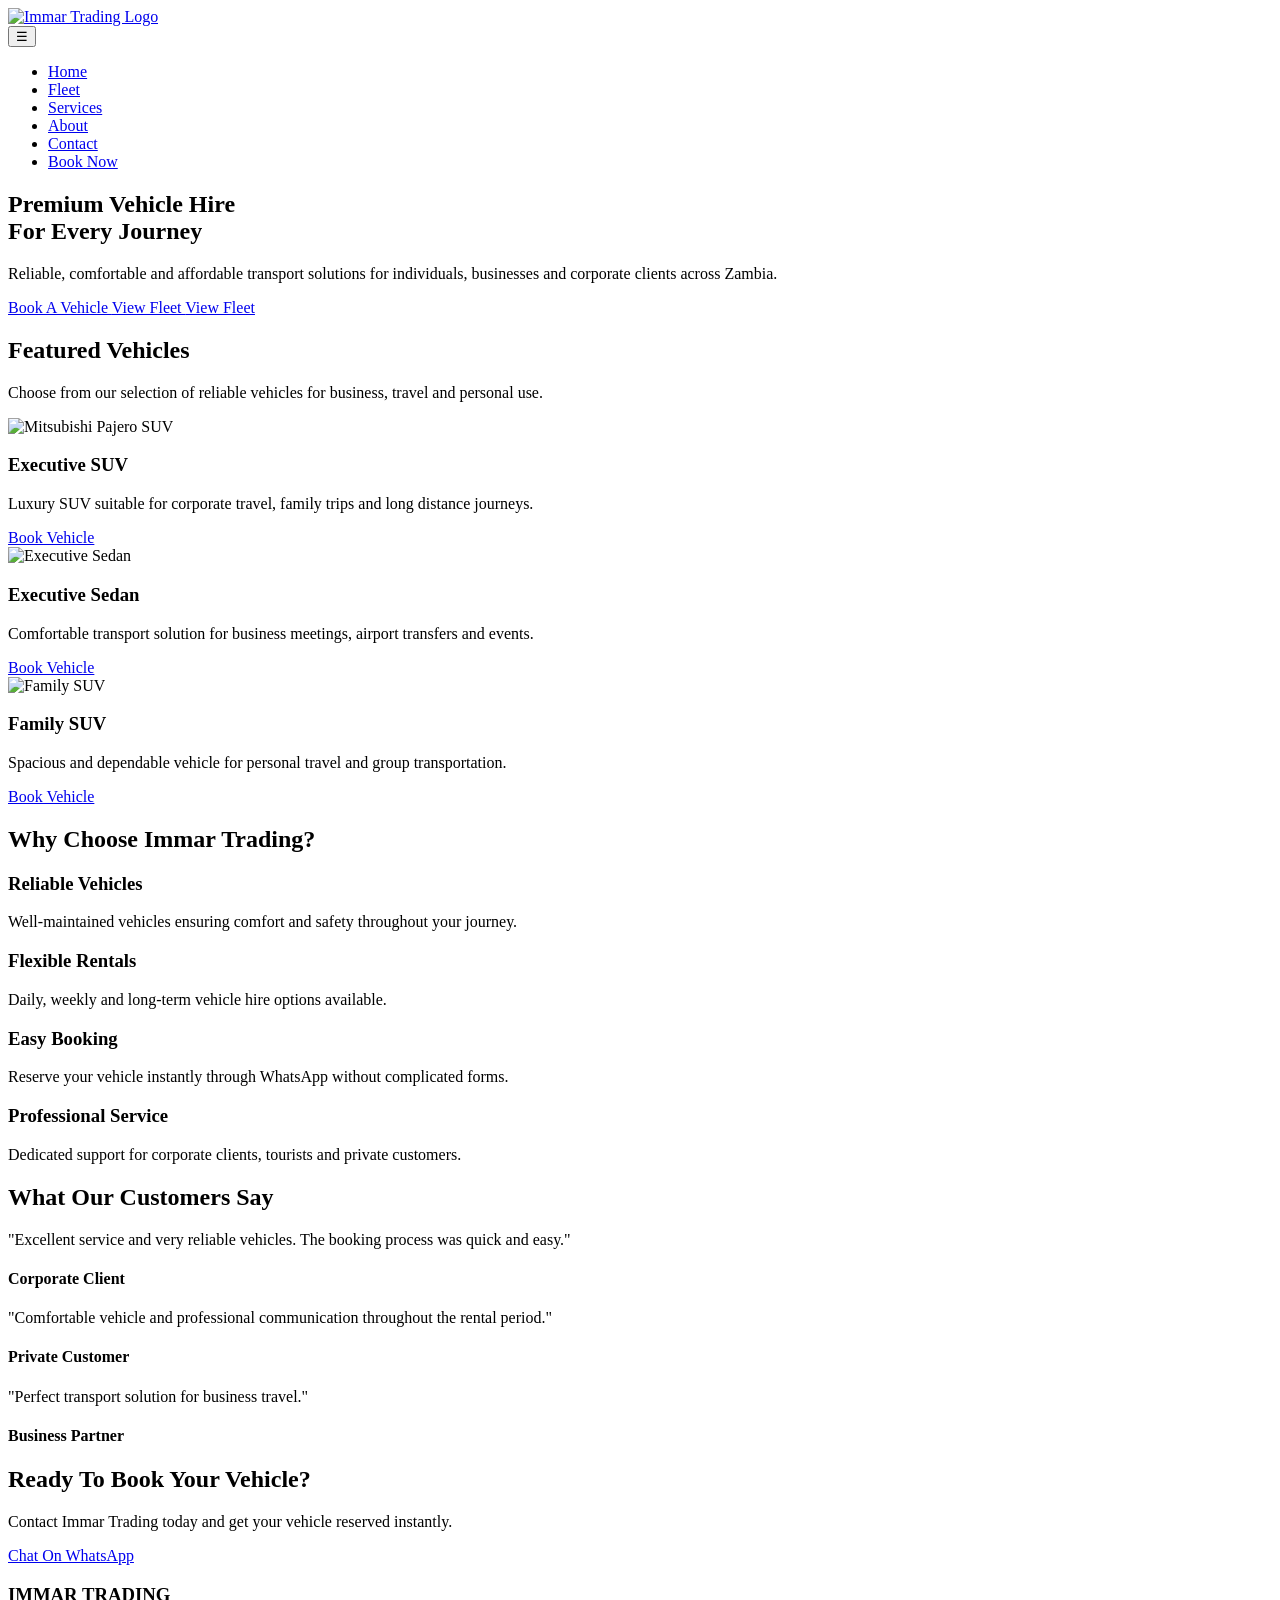
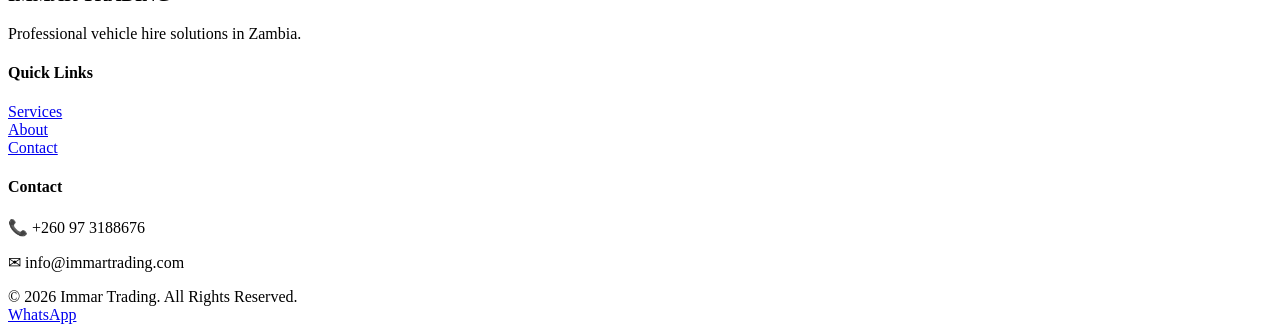
==== index.html @ 6af6c265 "Add files via upload" ====
<!DOCTYPE html>
<html lang="en">
<head>
<meta charset="UTF-8">
<meta name="viewport" content="width=device-width, initial-scale=1.0">

<title>Immar Trading | Professional Car Hire Zambia</title>

<meta name="description" content="Immar Trading provides reliable vehicle hire services in Zambia. Rent executive sedans, SUVs, and corporate vehicles with easy WhatsApp booking.">

<link rel="stylesheet" href="css/style.css">

<link rel="preconnect" href="https://fonts.googleapis.com">
<link rel="preconnect" href="https://fonts.gstatic.com" crossorigin>

<link href="https://fonts.googleapis.com/css2?family=Poppins:wght@400;500;600;700&display=swap" rel="stylesheet">

</head>


<body>


<!-- NAVIGATION -->

<header>

<nav class="navbar">

<div class="logo">

<a href="index.html">

<img src="images/logo.jpeg" alt="Immar Trading Logo">

</a>

</div>


<button class="menu-toggle" id="menu-toggle">
☰
</button>


<ul class="nav-links" id="nav-links">

<li>
<a href="index.html">Home</a>
</li>

<li>
<a href="fleet.html">Fleet</a>
</li>

<li>
<a href="services.html">Services</a>
</li>

<li>
<a href="about.html">About</a>
</li>

<li>
<a href="contact.html">Contact</a>
</li>

<li>

<a class="nav-book"
href="https://wa.me/+260973188676"
target="_blank">

Book Now

</a>

</li>

</ul>

</nav>

</header>



<!-- HERO SECTION -->


<section class="hero">


<div class="hero-overlay"></div>


<div class="hero-content">


<h1>
Premium Vehicle Hire<br>
For Every Journey
</h1>


<p>
Reliable, comfortable and affordable transport solutions for individuals, businesses and corporate clients across Zambia.
</p>


<div class="hero-buttons">


<a href="https://wa.me/+260973188676?text=Hello%20Immar%20Trading,%20I%20would%20like%20to%20hire%20a%20vehicle."
class="btn primary"
target="_blank">

Book A Vehicle

</a>


<a href="services.html"
class="btn secondary">

View Fleet

</a>
<a href="fleet.html" class="btn secondary">
View Fleet
</a>

</div>


</div>


</section>





<!-- FEATURED VEHICLES -->


<section class="fleet">


<div class="section-title">

<h2>
Featured Vehicles
</h2>

<p>
Choose from our selection of reliable vehicles for business, travel and personal use.
</p>

</div>




<div class="vehicle-grid">



<div class="vehicle-card">


<img src="images/pajero.jpeg"
alt="Mitsubishi Pajero SUV">


<div class="vehicle-info">

<h3>
Executive SUV
</h3>

<p>
Luxury SUV suitable for corporate travel, family trips and long distance journeys.
</p>


<a href="https://wa.me/+260 97 3188676?text=Hello%20Immar%20Trading,%20I%20would%20like%20to%20hire%20the%20Executive%20SUV."
target="_blank">

Book Vehicle

</a>


</div>


</div>





<div class="vehicle-card">


<img src="images/sedan.jpeg"
alt="Executive Sedan">


<div class="vehicle-info">

<h3>
Executive Sedan
</h3>

<p>
Comfortable transport solution for business meetings, airport transfers and events.
</p>


<a href="https://wa.me/260XXXXXXXXX?text=Hello%20Immar%20Trading,%20I%20would%20like%20to%20hire%20the%20Executive%20Sedan."
target="_blank">

Book Vehicle

</a>


</div>


</div>






<div class="vehicle-card">


<img src="images/suv.jpeg"
alt="Family SUV">


<div class="vehicle-info">

<h3>
Family SUV
</h3>


<p>
Spacious and dependable vehicle for personal travel and group transportation.
</p>


<a href="https://wa.me/260XXXXXXXXX?text=Hello%20Immar%20Trading,%20I%20would%20like%20to%20hire%20the%20Family%20SUV."
target="_blank">

Book Vehicle

</a>


</div>


</div>



</div>


</section>







<!-- WHY CHOOSE US -->


<section class="why">


<div class="section-title">

<h2>
Why Choose Immar Trading?
</h2>

</div>



<div class="features">


<div class="feature">

<h3>
Reliable Vehicles
</h3>

<p>
Well-maintained vehicles ensuring comfort and safety throughout your journey.
</p>

</div>




<div class="feature">

<h3>
Flexible Rentals
</h3>

<p>
Daily, weekly and long-term vehicle hire options available.
</p>

</div>




<div class="feature">

<h3>
Easy Booking
</h3>

<p>
Reserve your vehicle instantly through WhatsApp without complicated forms.
</p>

</div>




<div class="feature">

<h3>
Professional Service
</h3>

<p>
Dedicated support for corporate clients, tourists and private customers.
</p>

</div>



</div>


</section>








<!-- TESTIMONIALS -->


<section class="testimonials">


<div class="section-title">

<h2>
What Our Customers Say
</h2>

</div>



<div class="testimonial-grid">



<div class="testimonial">

<p>
"Excellent service and very reliable vehicles. The booking process was quick and easy."
</p>

<h4>
Corporate Client
</h4>

</div>




<div class="testimonial">

<p>
"Comfortable vehicle and professional communication throughout the rental period."
</p>

<h4>
Private Customer
</h4>

</div>




<div class="testimonial">

<p>
"Perfect transport solution for business travel."
</p>

<h4>
Business Partner
</h4>

</div>



</div>


</section>








<!-- CALL TO ACTION -->


<section class="cta">


<h2>
Ready To Book Your Vehicle?
</h2>


<p>
Contact Immar Trading today and get your vehicle reserved instantly.
</p>


<a href="https://wa.me/260XXXXXXXXX?text=Hello%20Immar%20Trading,%20I%20would%20like%20to%20make%20a%20booking."
target="_blank"
class="btn primary">

Chat On WhatsApp

</a>


</section>







<!-- FOOTER -->


<footer>


<div class="footer-content">


<div>

<h3>
IMMAR TRADING
</h3>

<p>
Professional vehicle hire solutions in Zambia.
</p>

</div>



<div>

<h4>
Quick Links
</h4>

<a href="services.html">
Services
</a>

<br>

<a href="about.html">
About
</a>

<br>

<a href="contact.html">
Contact
</a>


</div>




<div>

<h4>
Contact
</h4>


<p>
📞 +260 97 3188676
</p>

<p>
✉ info@immartrading.com
</p>


</div>



</div>



<div class="copyright">

© 2026 Immar Trading. All Rights Reserved.

</div>


</footer>







<!-- FLOATING WHATSAPP BUTTON -->


<a href="https://wa.me/+260973188676"
class="whatsapp"
target="_blank">

WhatsApp

</a>





<script src="js/script.js"></script>


</body>

</html>
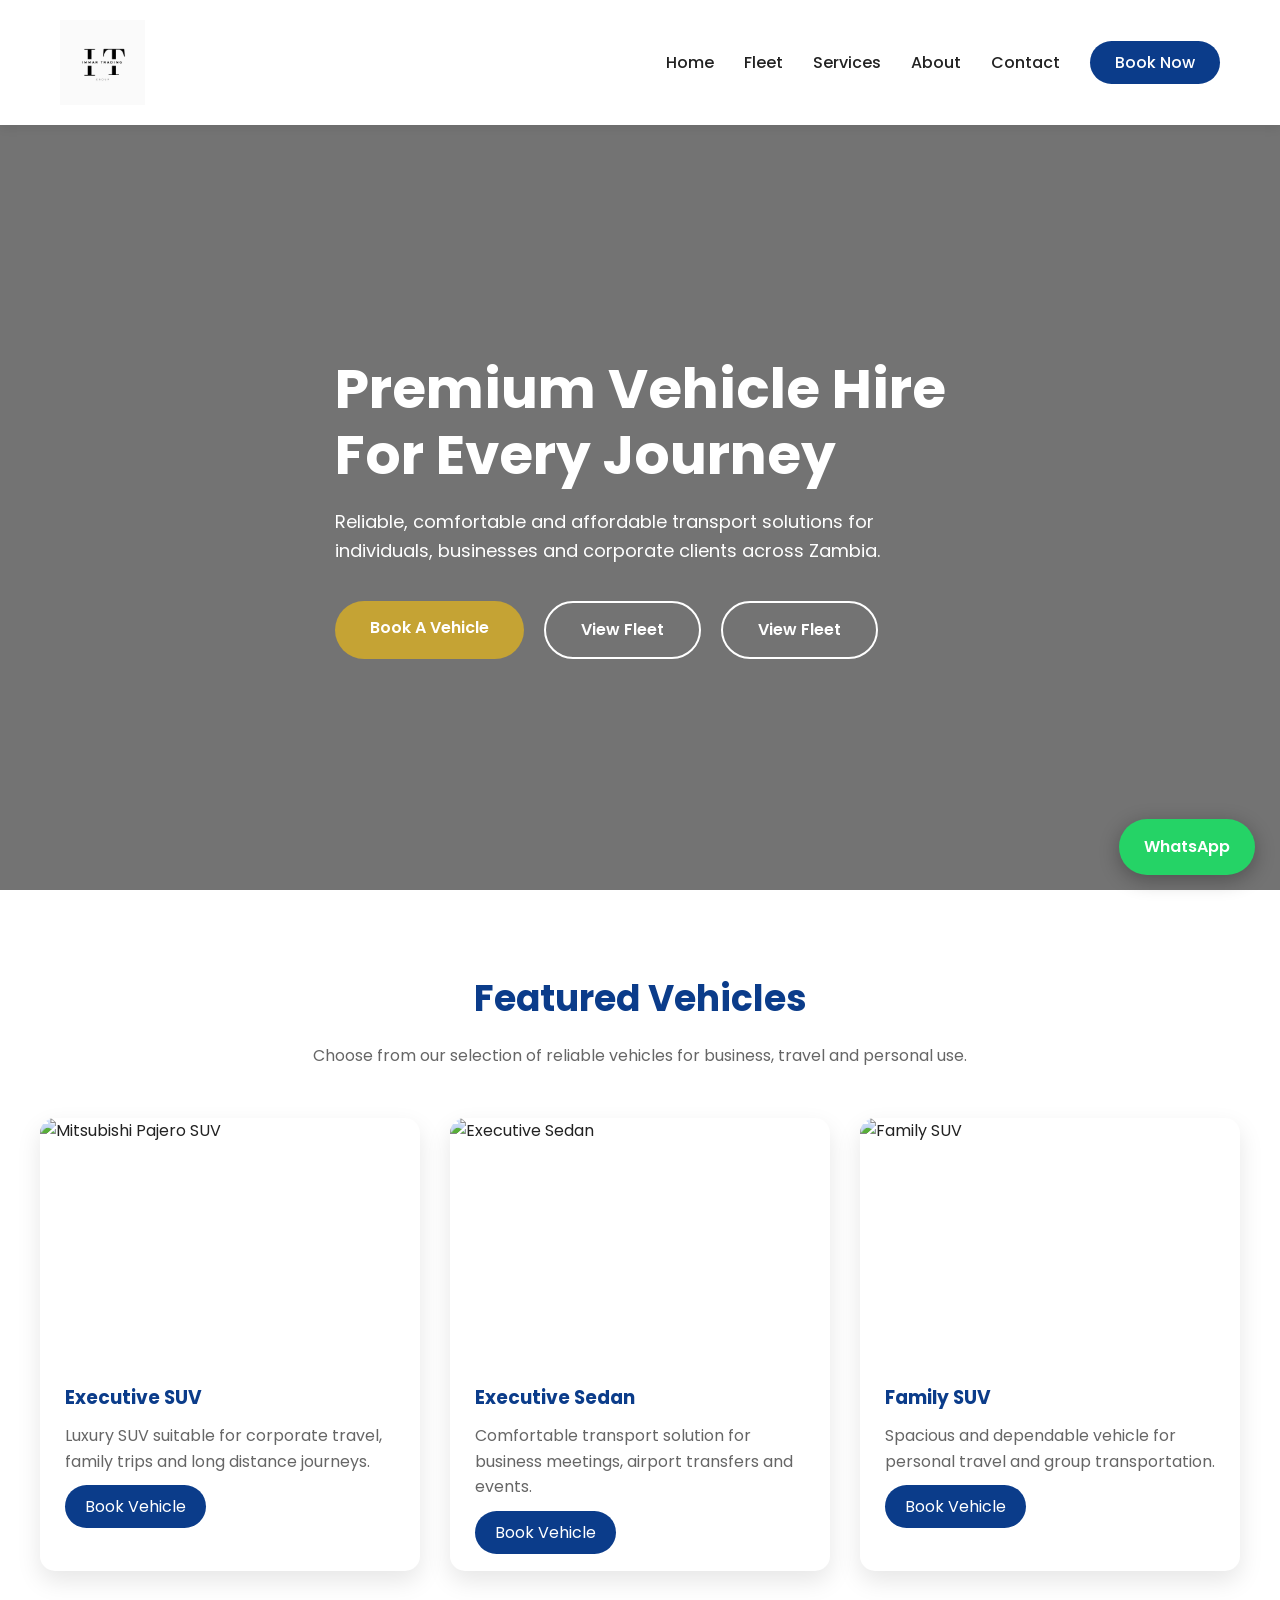
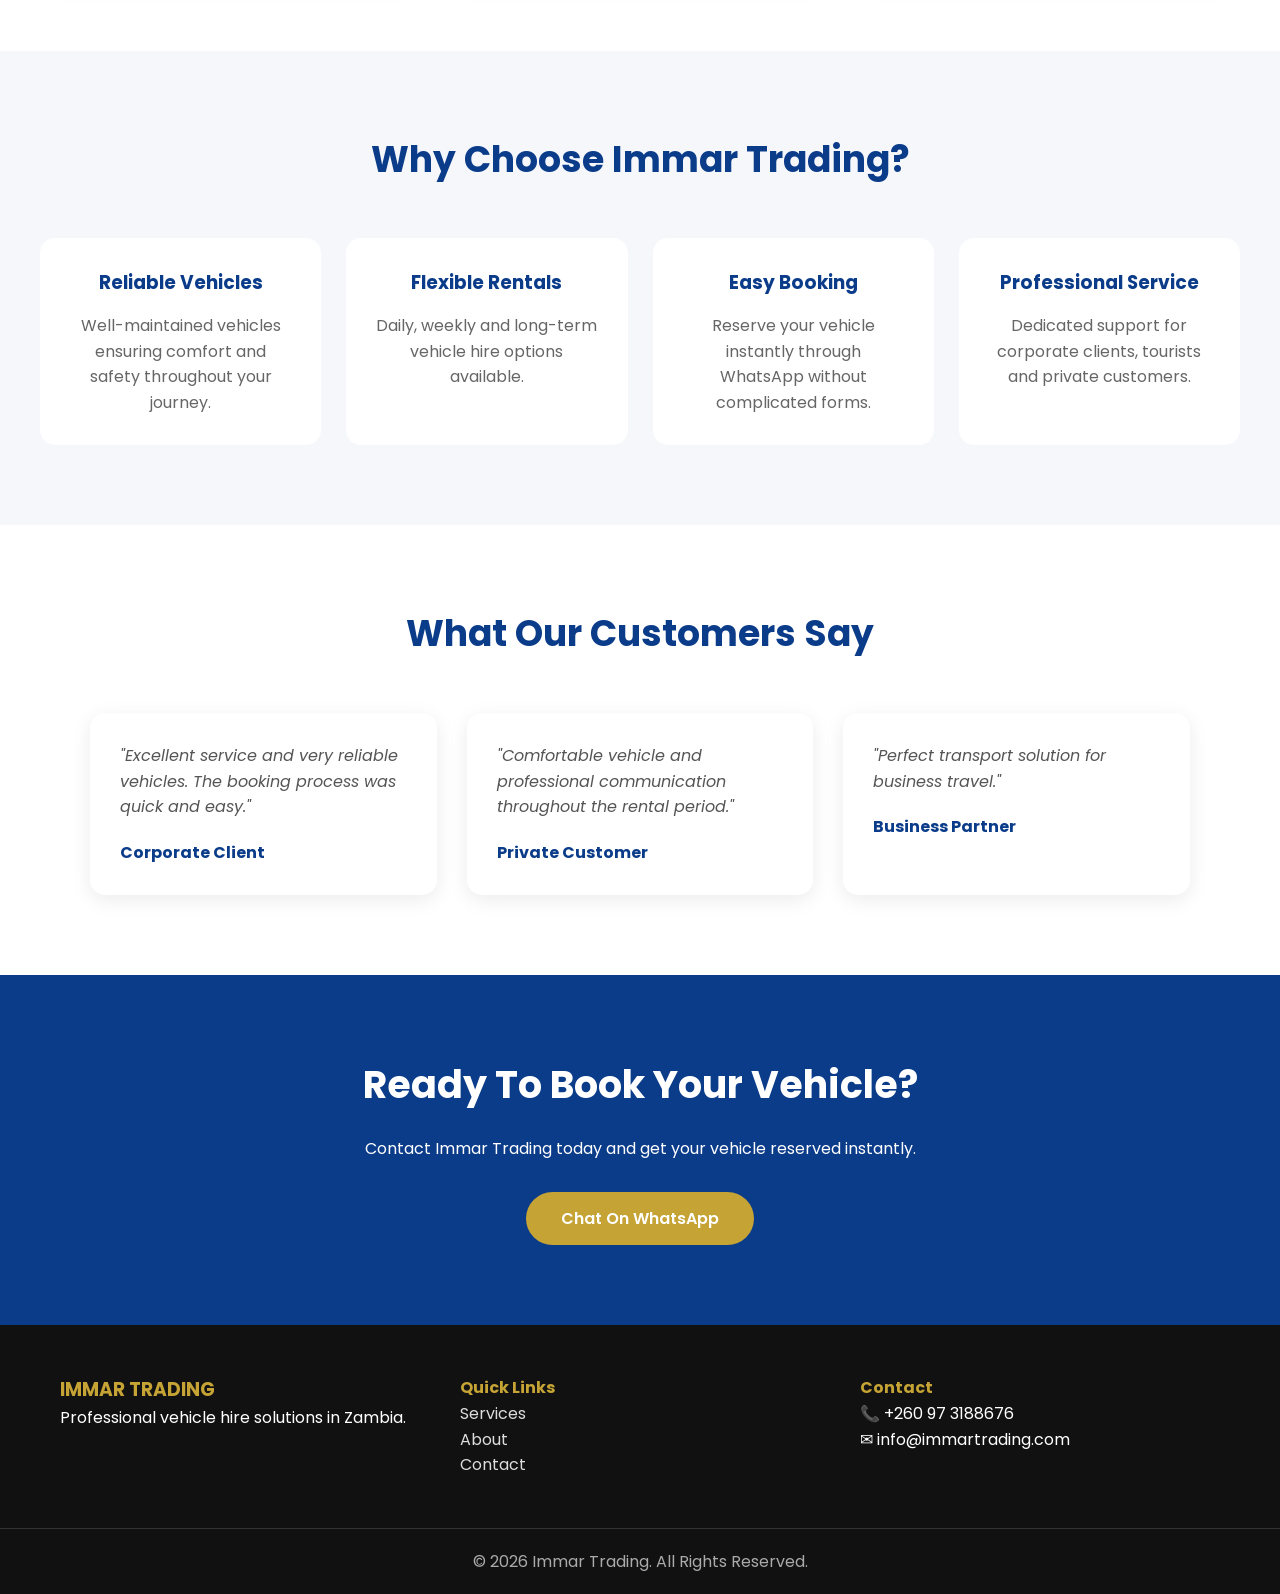
==== commit 153f0ad7: "Update index.html" ====
--- a/index.html
+++ b/index.html
@@ -8,7 +8,7 @@
 
 <meta name="description" content="Immar Trading provides reliable vehicle hire services in Zambia. Rent executive sedans, SUVs, and corporate vehicles with easy WhatsApp booking.">
 
-<link rel="stylesheet" href="css/style.css">
+<link rel="stylesheet" href="style.css">
 
 <link rel="preconnect" href="https://fonts.googleapis.com">
 <link rel="preconnect" href="https://fonts.gstatic.com" crossorigin>
@@ -31,7 +31,7 @@
 
 <a href="index.html">
 
-<img src="images/logo.jpeg" alt="Immar Trading Logo">
+<img src="logo.jpeg" alt="Immar Trading Logo">
 
 </a>
 
@@ -587,9 +587,9 @@
 
 
 
-<script src="js/script.js"></script>
+<script src="script.js"></script>
 
 
 </body>
 
-</html>+</html>
--- a/style.css
+++ b/style.css
@@ -0,0 +1,753 @@
+/* =========================
+   IMMAR TRADING WEBSITE CSS
+========================= */
+
+
+*{
+    margin:0;
+    padding:0;
+    box-sizing:border-box;
+}
+
+
+:root{
+
+    --primary:#0b3c8a;
+    --secondary:#1e73d8;
+    --gold:#c5a334;
+    --dark:#111;
+    --grey:#666;
+    --light:#f5f7fb;
+    --white:#ffffff;
+
+}
+
+
+
+body{
+
+    font-family:'Poppins',sans-serif;
+    color:#222;
+    background:white;
+    line-height:1.6;
+
+}
+
+
+a{
+
+    text-decoration:none;
+    color:inherit;
+
+}
+
+
+
+img{
+
+    width:100%;
+    display:block;
+
+}
+
+
+
+
+
+
+
+/* =========================
+NAVIGATION
+========================= */
+
+
+header{
+
+    position:relative;
+    width:100%;
+    background:white;
+    box-shadow:0 3px 10px rgba(0,0,0,.08);
+    z-index:1000;
+
+}
+
+
+
+.navbar{
+
+    max-width:1200px;
+    margin:auto;
+    padding:20px;
+    display:flex;
+    justify-content:space-between;
+    align-items:center;
+
+}
+
+.logo img{
+
+    height:85px;
+    width:auto;
+    display:block;
+
+}
+
+@media(max-width:900px){
+
+.logo img{
+
+    height:60px;
+
+}
+
+}
+
+.logo a{
+
+    font-size:28px;
+    font-weight:700;
+    color:var(--primary);
+
+}
+
+
+.logo span{
+
+    color:var(--gold);
+
+}
+
+
+
+.nav-links{
+
+    display:flex;
+    list-style:none;
+    gap:30px;
+    align-items:center;
+
+}
+
+
+
+.nav-links a{
+
+    font-weight:500;
+    transition:.3s;
+
+}
+
+
+
+.nav-links a:hover{
+
+    color:var(--primary);
+
+}
+
+
+
+.nav-book{
+
+    background:var(--primary);
+    color:white!important;
+    padding:10px 25px;
+    border-radius:30px;
+
+}
+
+
+
+.menu-toggle{
+
+    display:none;
+    font-size:28px;
+    background:none;
+    border:none;
+    cursor:pointer;
+
+}
+
+
+
+
+
+
+
+
+/* =========================
+HERO
+========================= */
+
+
+.hero{
+
+    height:85vh;
+    background:url("../images/hero-car.jpg");
+    background-size:cover;
+    background-position:center;
+    position:relative;
+    display:flex;
+    align-items:center;
+
+}
+
+
+
+.hero-overlay{
+
+    position:absolute;
+    inset:0;
+    background:rgba(0,0,0,.55);
+
+}
+
+
+
+.hero-content{
+
+    position:relative;
+    max-width:1200px;
+    padding:20px;
+    margin:auto;
+    color:white;
+
+}
+
+
+
+.hero h1{
+
+    font-size:55px;
+    line-height:1.2;
+    margin-bottom:20px;
+
+}
+
+
+
+.hero p{
+
+    max-width:600px;
+    font-size:18px;
+    margin-bottom:35px;
+
+}
+
+
+
+.hero-buttons{
+
+    display:flex;
+    gap:20px;
+
+}
+
+
+
+.btn{
+
+    padding:14px 35px;
+    border-radius:35px;
+    display:inline-block;
+    font-weight:600;
+    transition:.3s;
+
+}
+
+
+
+.primary{
+
+    background:var(--gold);
+    color:white;
+
+}
+
+
+
+.primary:hover{
+
+    background:#a88b20;
+
+}
+
+
+
+.secondary{
+
+    border:2px solid white;
+    color:white;
+
+}
+
+
+
+.secondary:hover{
+
+    background:white;
+    color:#111;
+
+}
+
+
+
+
+
+
+
+/* =========================
+SECTION GENERAL
+========================= */
+
+
+section{
+
+    padding:80px 20px;
+
+}
+
+
+
+.section-title{
+
+    text-align:center;
+    max-width:700px;
+    margin:0 auto 50px;
+
+}
+
+
+
+.section-title h2{
+
+    font-size:36px;
+    color:var(--primary);
+    margin-bottom:15px;
+
+}
+
+
+
+.section-title p{
+
+    color:var(--grey);
+
+}
+
+
+
+
+
+
+
+/* =========================
+FLEET
+========================= */
+
+
+.vehicle-grid{
+
+    max-width:1200px;
+    margin:auto;
+    display:grid;
+    grid-template-columns:repeat(3,1fr);
+    gap:30px;
+
+}
+
+
+
+.vehicle-card{
+
+    background:white;
+    border-radius:15px;
+    overflow:hidden;
+    box-shadow:0 10px 25px rgba(0,0,0,.1);
+    transition:.3s;
+
+}
+
+
+
+.vehicle-card:hover{
+
+    transform:translateY(-8px);
+
+}
+
+
+
+.vehicle-card img{
+
+    height:240px;
+    object-fit:cover;
+
+}
+
+
+
+.vehicle-info{
+
+    padding:25px;
+
+}
+
+
+
+.vehicle-info h3{
+
+    color:var(--primary);
+    margin-bottom:10px;
+
+}
+
+
+
+.vehicle-info p{
+
+    color:var(--grey);
+    margin-bottom:20px;
+
+}
+
+
+
+.vehicle-info a{
+
+    background:var(--primary);
+    color:white;
+    padding:10px 20px;
+    border-radius:25px;
+
+}
+
+
+
+
+
+
+
+
+/* =========================
+WHY CHOOSE US
+========================= */
+
+
+.why{
+
+    background:var(--light);
+
+}
+
+
+
+.features{
+
+    max-width:1200px;
+    margin:auto;
+    display:grid;
+    grid-template-columns:repeat(4,1fr);
+    gap:25px;
+
+}
+
+
+
+.feature{
+
+    background:white;
+    padding:30px;
+    border-radius:15px;
+    text-align:center;
+
+}
+
+
+
+.feature h3{
+
+    color:var(--primary);
+    margin-bottom:15px;
+
+}
+
+
+
+.feature p{
+
+    color:var(--grey);
+
+}
+
+
+
+
+
+
+
+
+/* =========================
+TESTIMONIALS
+========================= */
+
+
+.testimonial-grid{
+
+    max-width:1100px;
+    margin:auto;
+    display:grid;
+    grid-template-columns:repeat(3,1fr);
+    gap:30px;
+
+}
+
+
+
+.testimonial{
+
+    background:#fff;
+    padding:30px;
+    border-radius:15px;
+    box-shadow:0 5px 20px rgba(0,0,0,.08);
+
+}
+
+
+
+.testimonial p{
+
+    font-style:italic;
+    color:#555;
+
+}
+
+
+
+.testimonial h4{
+
+    margin-top:20px;
+    color:var(--primary);
+
+}
+
+
+
+
+
+
+
+
+/* =========================
+CTA
+========================= */
+
+
+.cta{
+
+    background:var(--primary);
+    color:white;
+    text-align:center;
+
+}
+
+
+
+.cta h2{
+
+    font-size:38px;
+
+}
+
+
+
+.cta p{
+
+    margin:20px 0 30px;
+
+}
+
+
+
+
+
+
+
+/* =========================
+FOOTER
+========================= */
+
+
+footer{
+
+    background:#111;
+    color:white;
+
+}
+
+
+
+.footer-content{
+
+    max-width:1200px;
+    margin:auto;
+    padding:50px 20px;
+    display:grid;
+    grid-template-columns:repeat(3,1fr);
+    gap:40px;
+
+}
+
+
+
+.footer-content h3,
+.footer-content h4{
+
+    color:var(--gold);
+
+}
+
+
+
+.footer-content a{
+
+    color:#ddd;
+
+}
+
+
+
+.copyright{
+
+    text-align:center;
+    padding:20px;
+    border-top:1px solid #333;
+    color:#aaa;
+
+}
+
+
+
+
+
+
+
+/* =========================
+WHATSAPP BUTTON
+========================= */
+
+
+.whatsapp{
+
+    position:fixed;
+    right:25px;
+    bottom:25px;
+    background:#25D366;
+    color:white;
+    padding:15px 25px;
+    border-radius:40px;
+    font-weight:600;
+    box-shadow:0 5px 20px rgba(0,0,0,.3);
+    z-index:999;
+
+}
+
+
+
+
+
+
+
+
+
+/* =========================
+MOBILE RESPONSIVE
+========================= */
+
+
+@media(max-width:900px){
+
+
+.navbar{
+
+    padding:15px 20px;
+
+}
+
+
+.menu-toggle{
+
+    display:block;
+
+}
+
+
+
+.nav-links{
+
+    position:absolute;
+    top:70px;
+    left:0;
+    width:100%;
+    background:white;
+    flex-direction:column;
+    padding:30px;
+    display:none;
+
+}
+
+
+
+.nav-links.active{
+
+    display:flex;
+
+}
+
+
+
+.hero{
+
+    height:75vh;
+
+}
+
+
+
+.hero h1{
+
+    font-size:38px;
+
+}
+
+
+
+.hero-buttons{
+
+    flex-direction:column;
+    width:220px;
+
+}
+
+
+
+.vehicle-grid,
+.features,
+.testimonial-grid,
+.footer-content{
+
+    grid-template-columns:1fr;
+
+}
+
+
+
+.section-title h2{
+
+    font-size:30px;
+
+}
+
+
+
+}
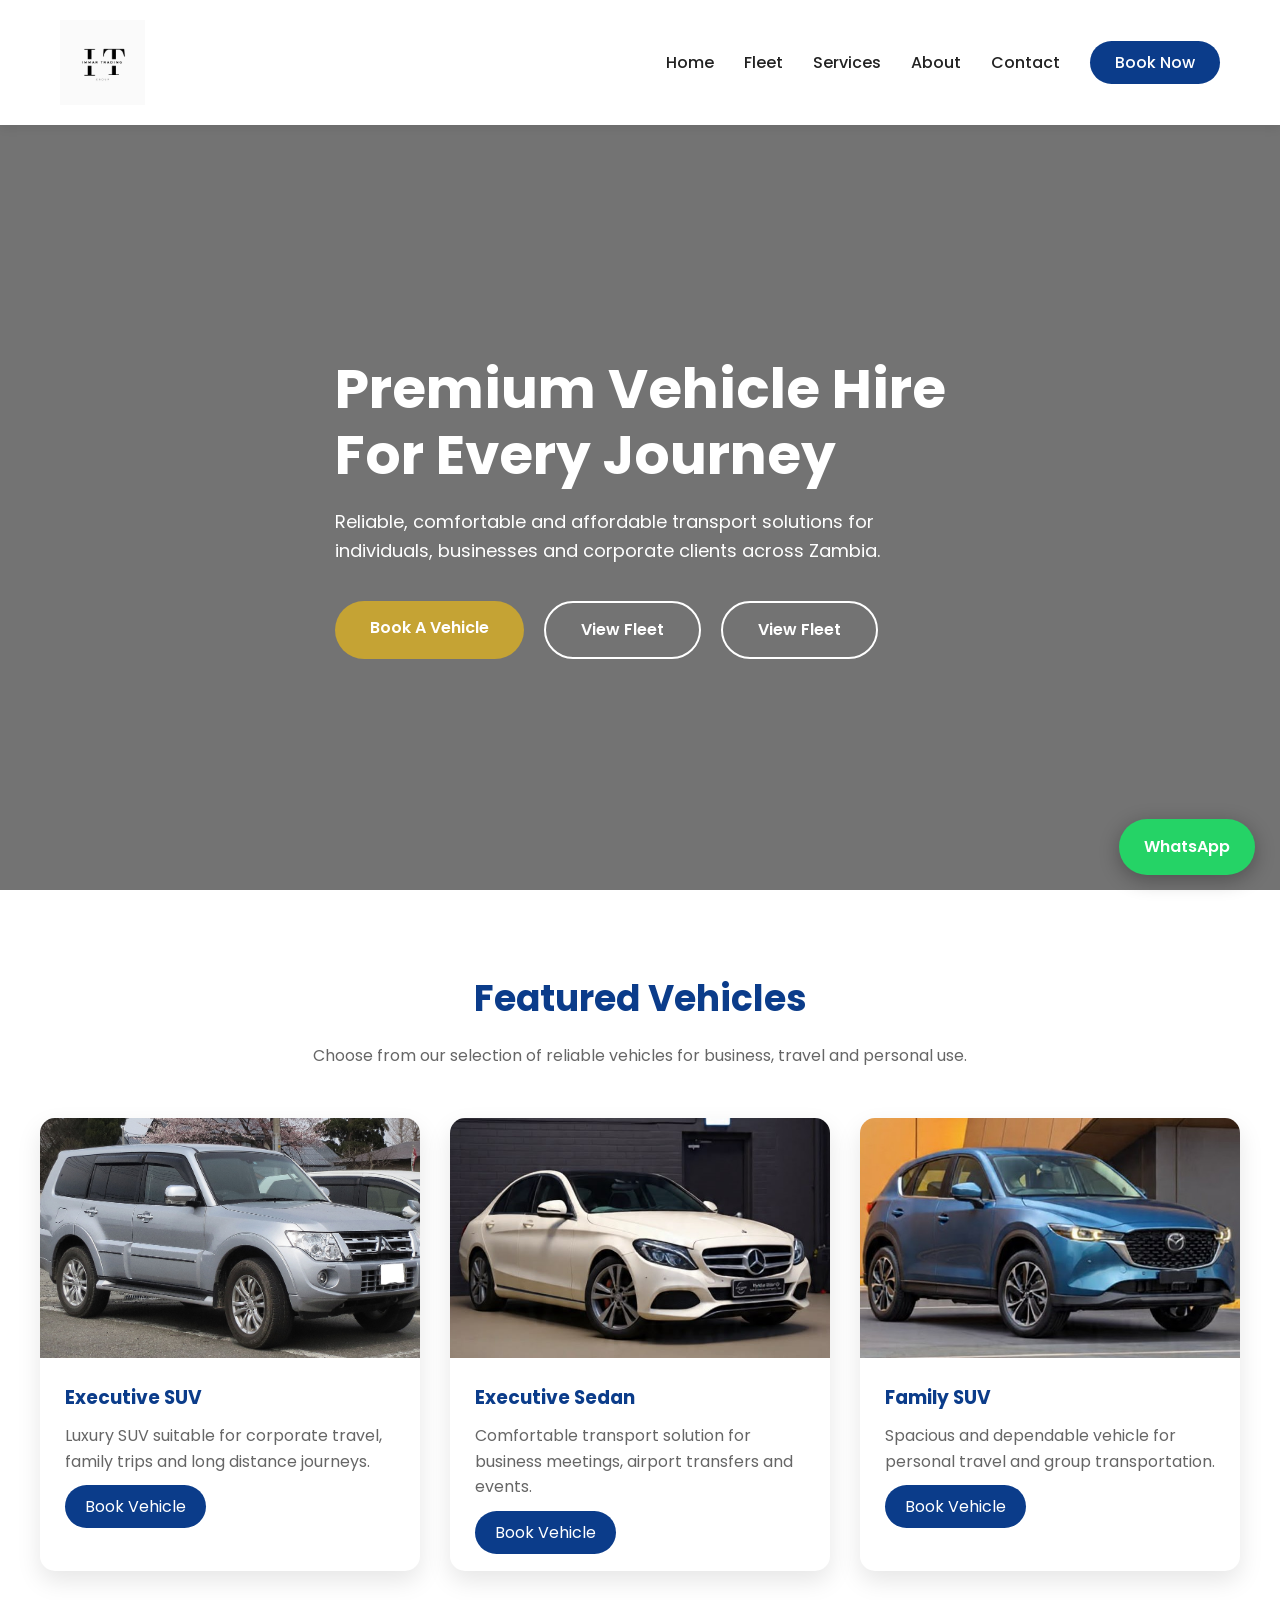
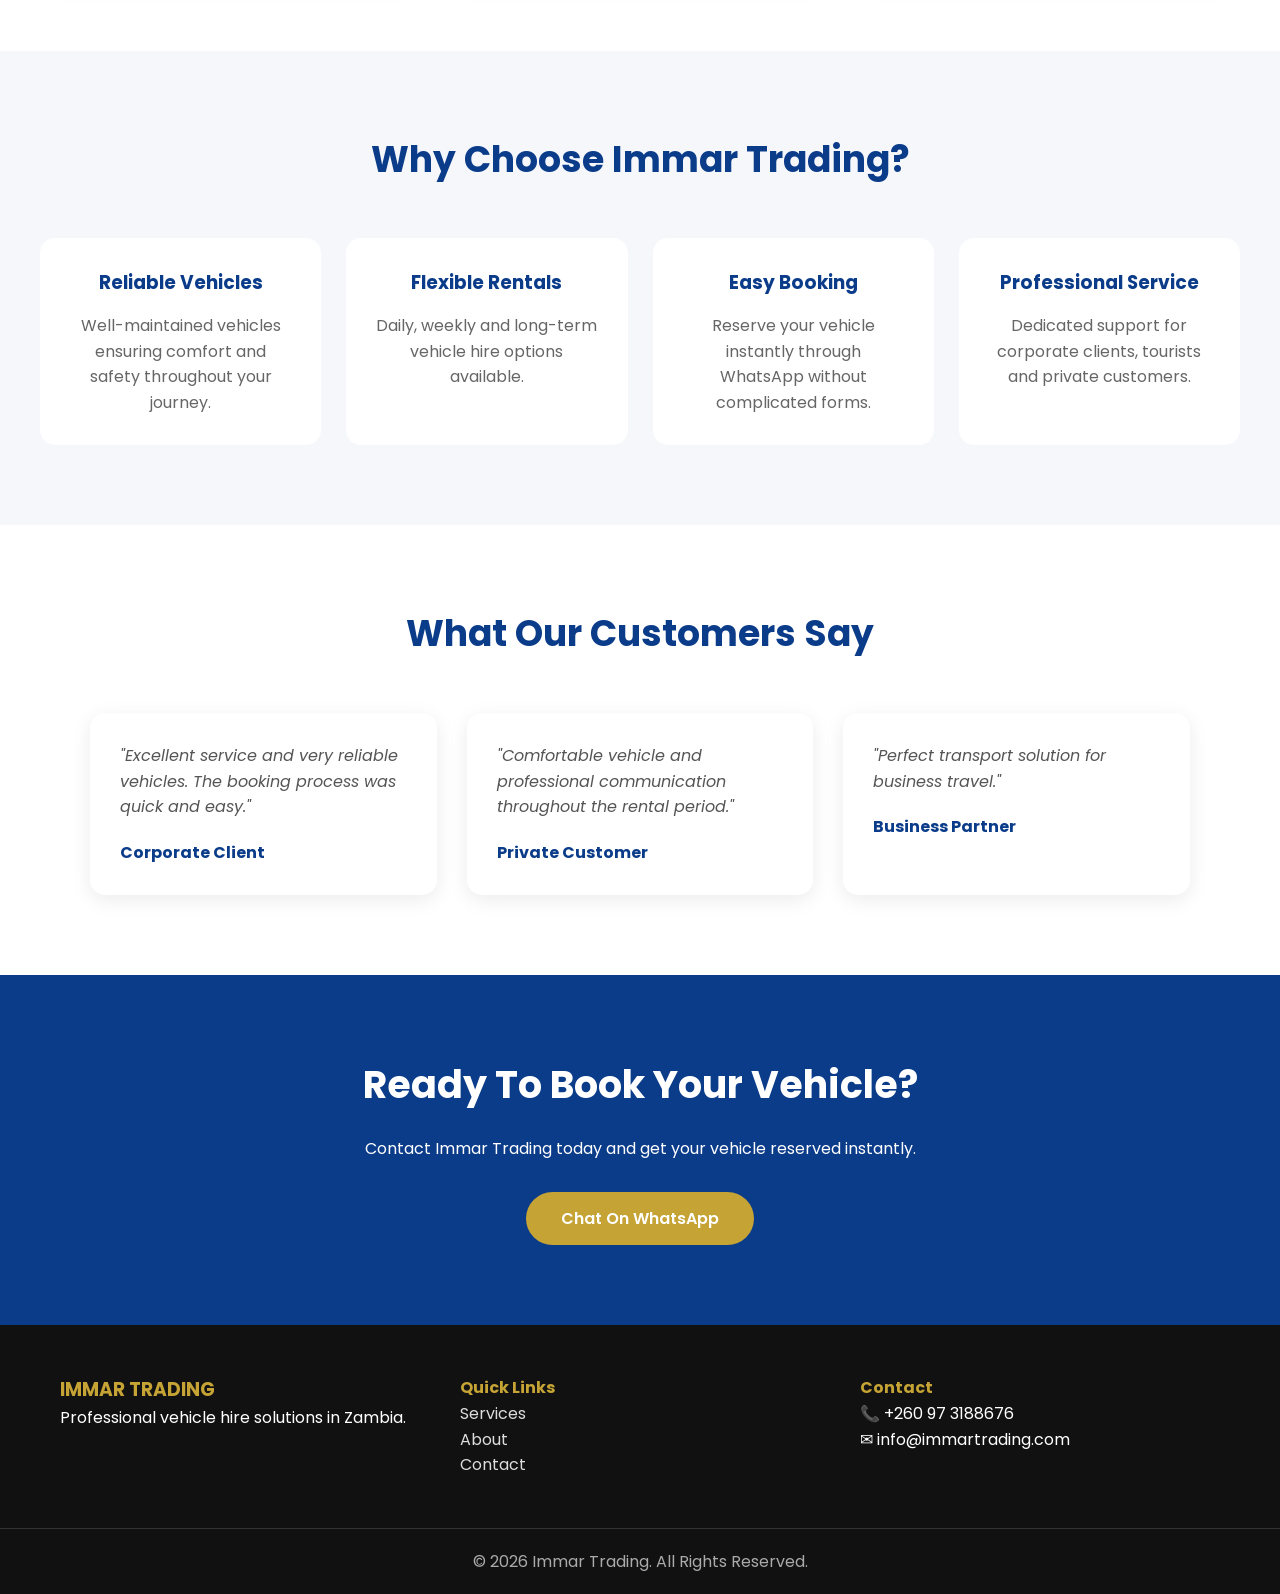
==== commit 0f10af2c: "Update index.html" ====
--- a/index.html
+++ b/index.html
@@ -170,7 +170,7 @@
 <div class="vehicle-card">
 
 
-<img src="images/pajero.jpeg"
+<img src="pajero.jpeg"
 alt="Mitsubishi Pajero SUV">
 
 
@@ -205,7 +205,7 @@
 <div class="vehicle-card">
 
 
-<img src="images/sedan.jpeg"
+<img src="sedan2.jpeg"
 alt="Executive Sedan">
 
 
@@ -220,7 +220,7 @@
 </p>
 
 
-<a href="https://wa.me/260XXXXXXXXX?text=Hello%20Immar%20Trading,%20I%20would%20like%20to%20hire%20the%20Executive%20Sedan."
+<a href="https://wa.me/+260973188676?text=Hello%20Immar%20Trading,%20I%20would%20like%20to%20hire%20the%20Executive%20Sedan."
 target="_blank">
 
 Book Vehicle
@@ -241,7 +241,7 @@
 <div class="vehicle-card">
 
 
-<img src="images/suv.jpeg"
+<img src="familysuv.jpeg"
 alt="Family SUV">
 
 
@@ -257,7 +257,7 @@
 </p>
 
 
-<a href="https://wa.me/260XXXXXXXXX?text=Hello%20Immar%20Trading,%20I%20would%20like%20to%20hire%20the%20Family%20SUV."
+<a href="https://wa.me/+260973188676?text=Hello%20Immar%20Trading,%20I%20would%20like%20to%20hire%20the%20Family%20SUV."
 target="_blank">
 
 Book Vehicle
@@ -465,7 +465,7 @@
 </p>
 
 
-<a href="https://wa.me/260XXXXXXXXX?text=Hello%20Immar%20Trading,%20I%20would%20like%20to%20make%20a%20booking."
+<a href="https://wa.me/+260973188676?text=Hello%20Immar%20Trading,%20I%20would%20like%20to%20make%20a%20booking."
 target="_blank"
 class="btn primary">
 
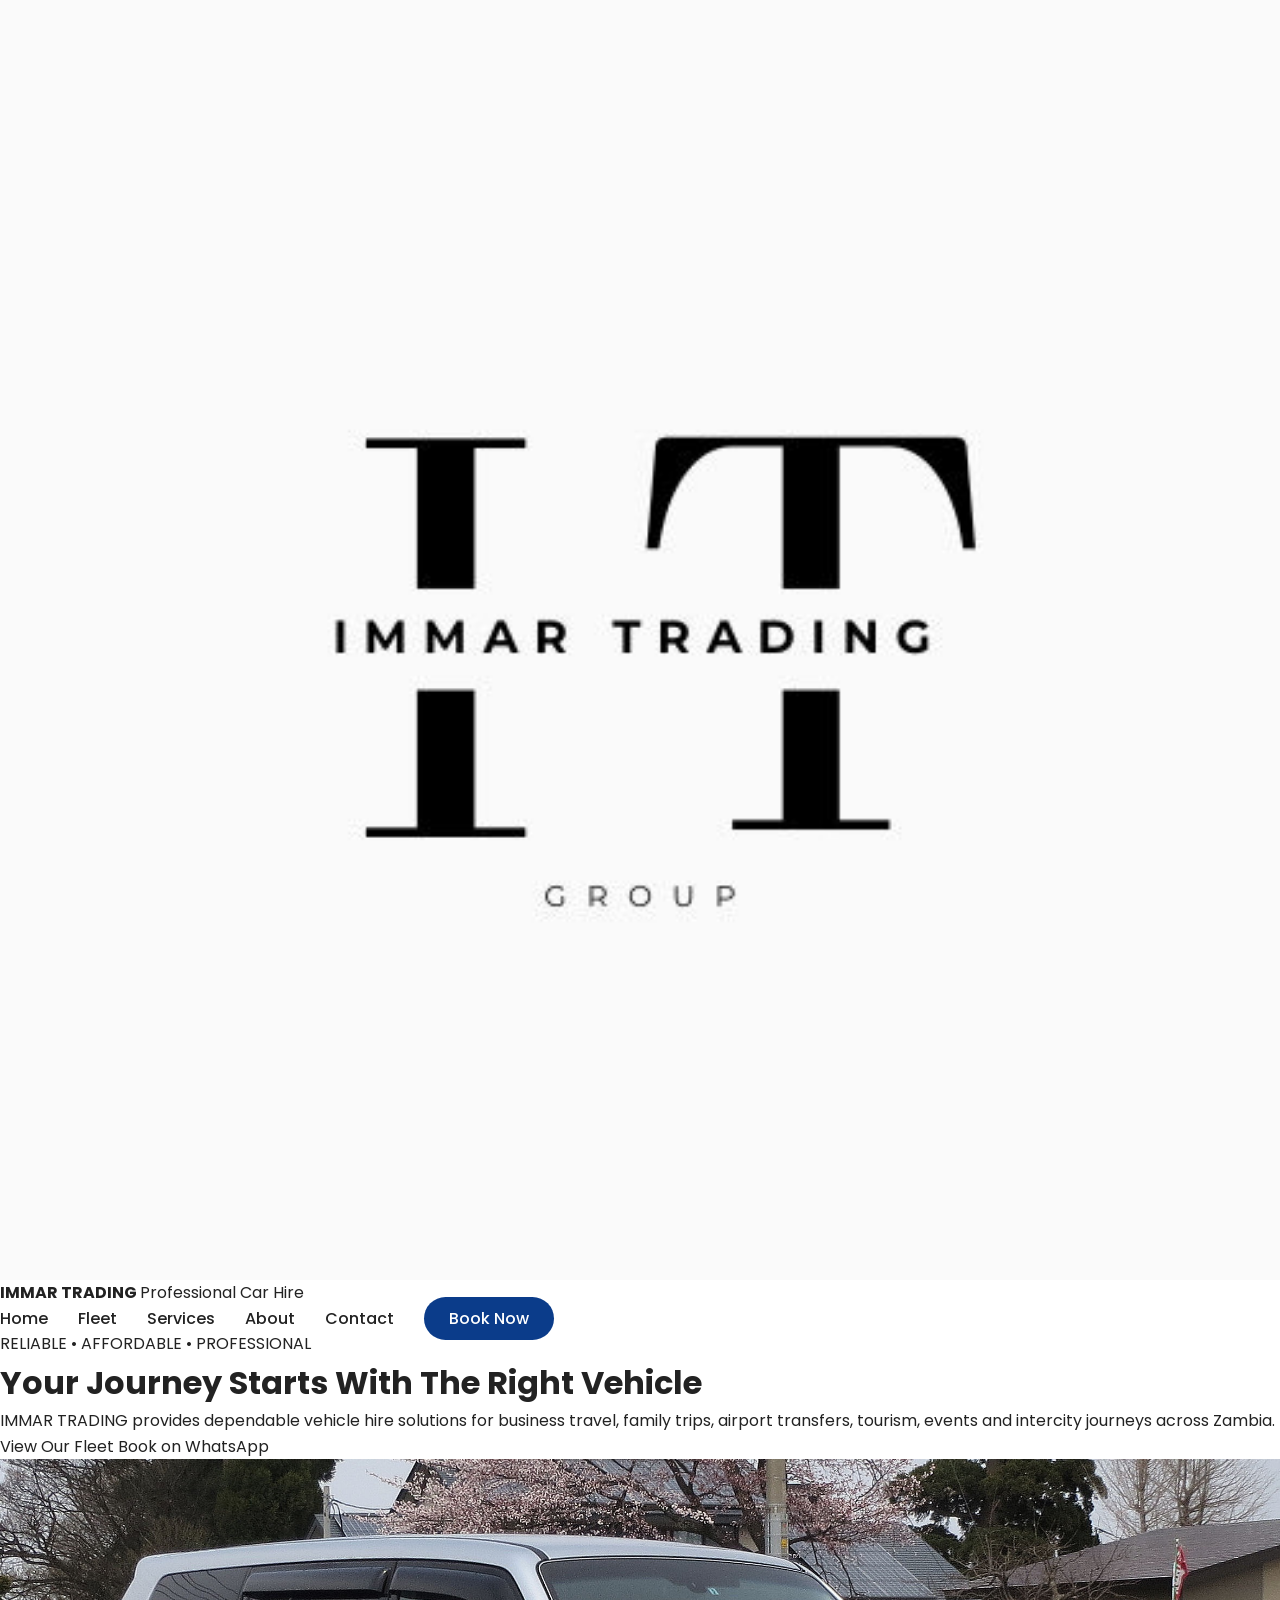
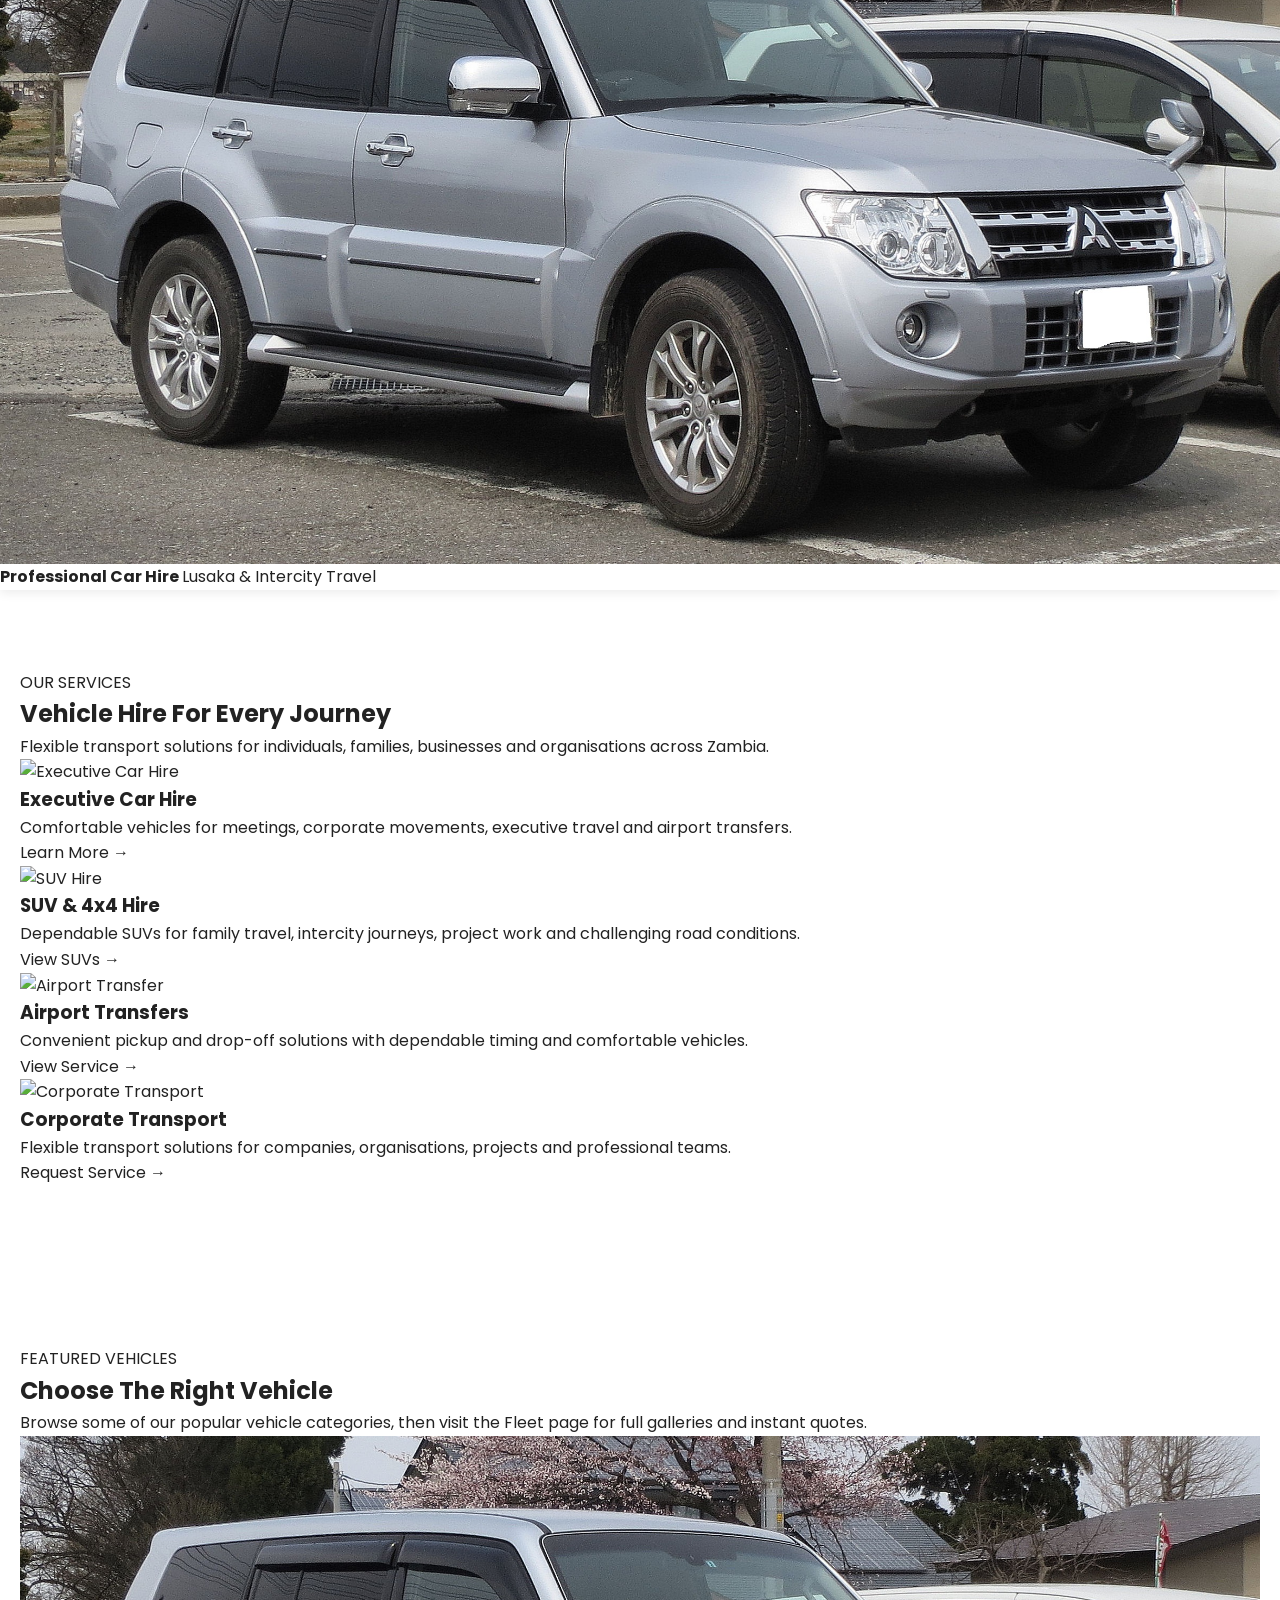
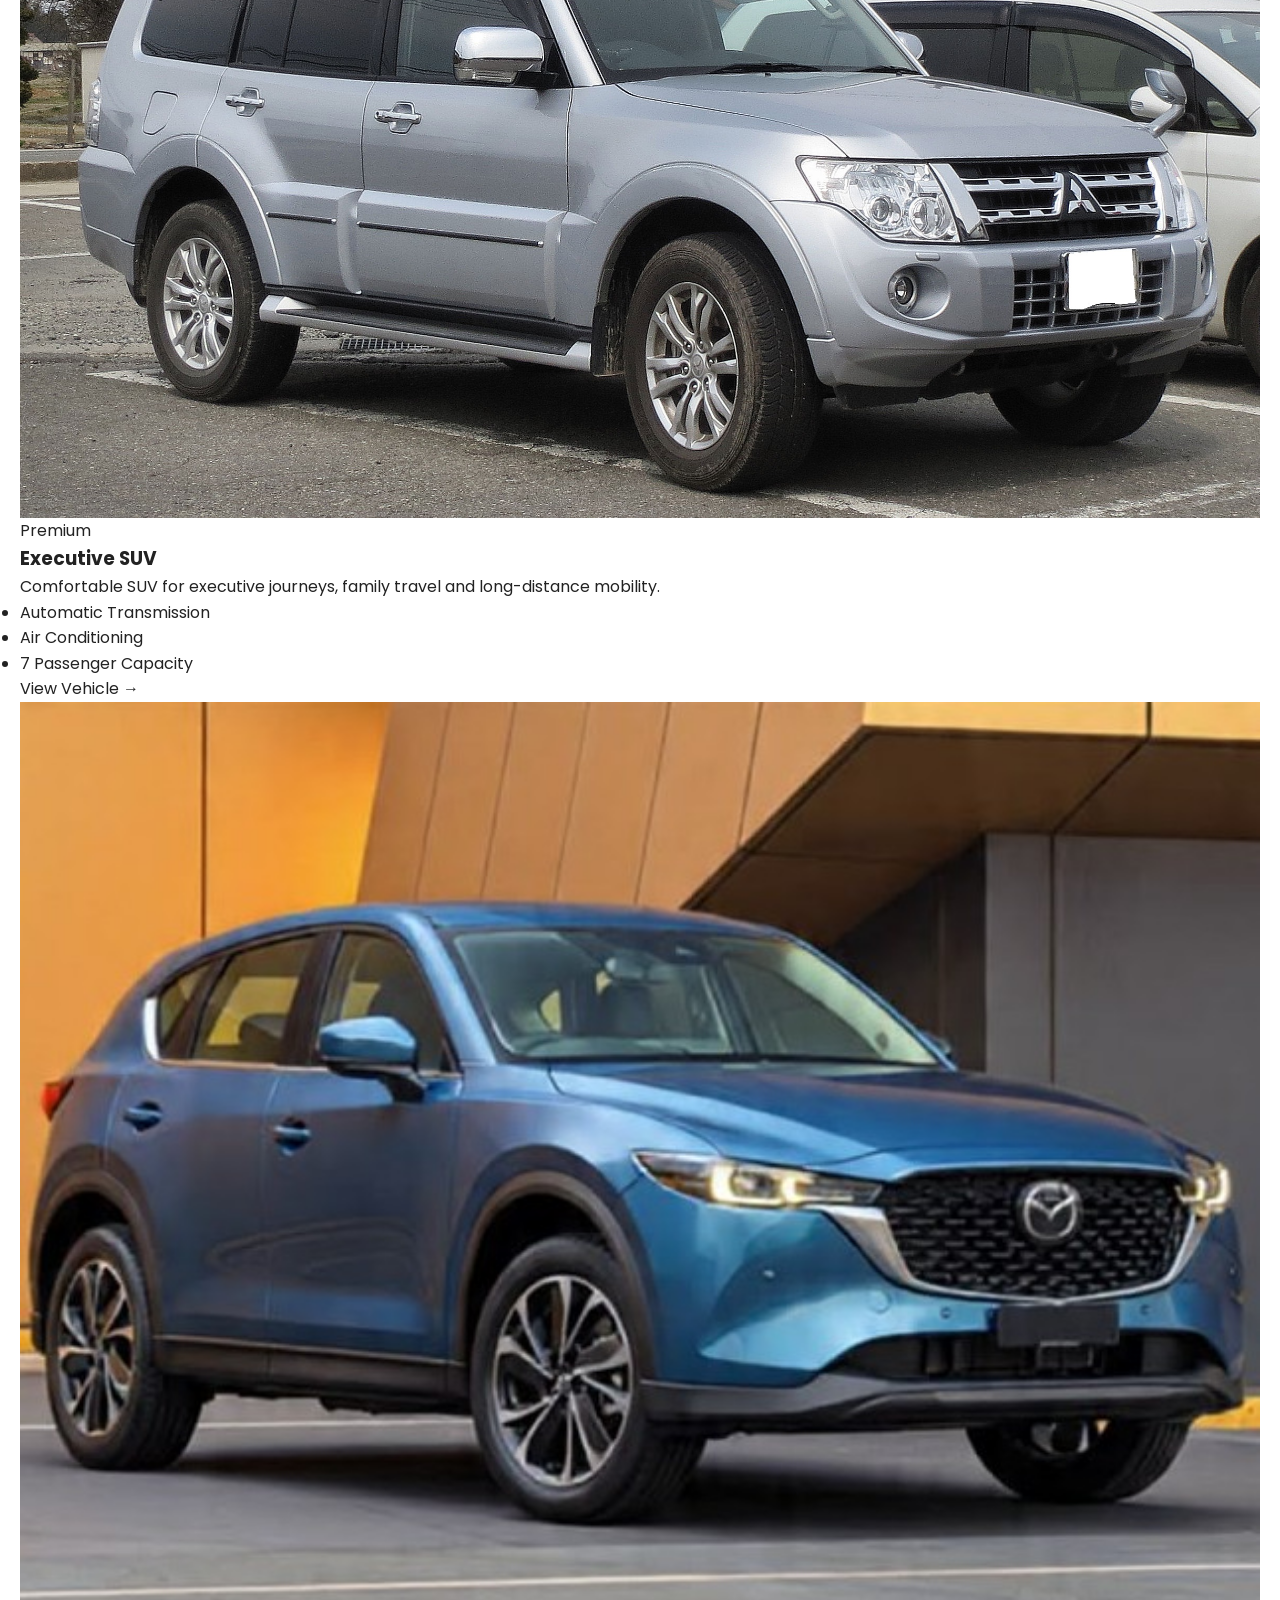
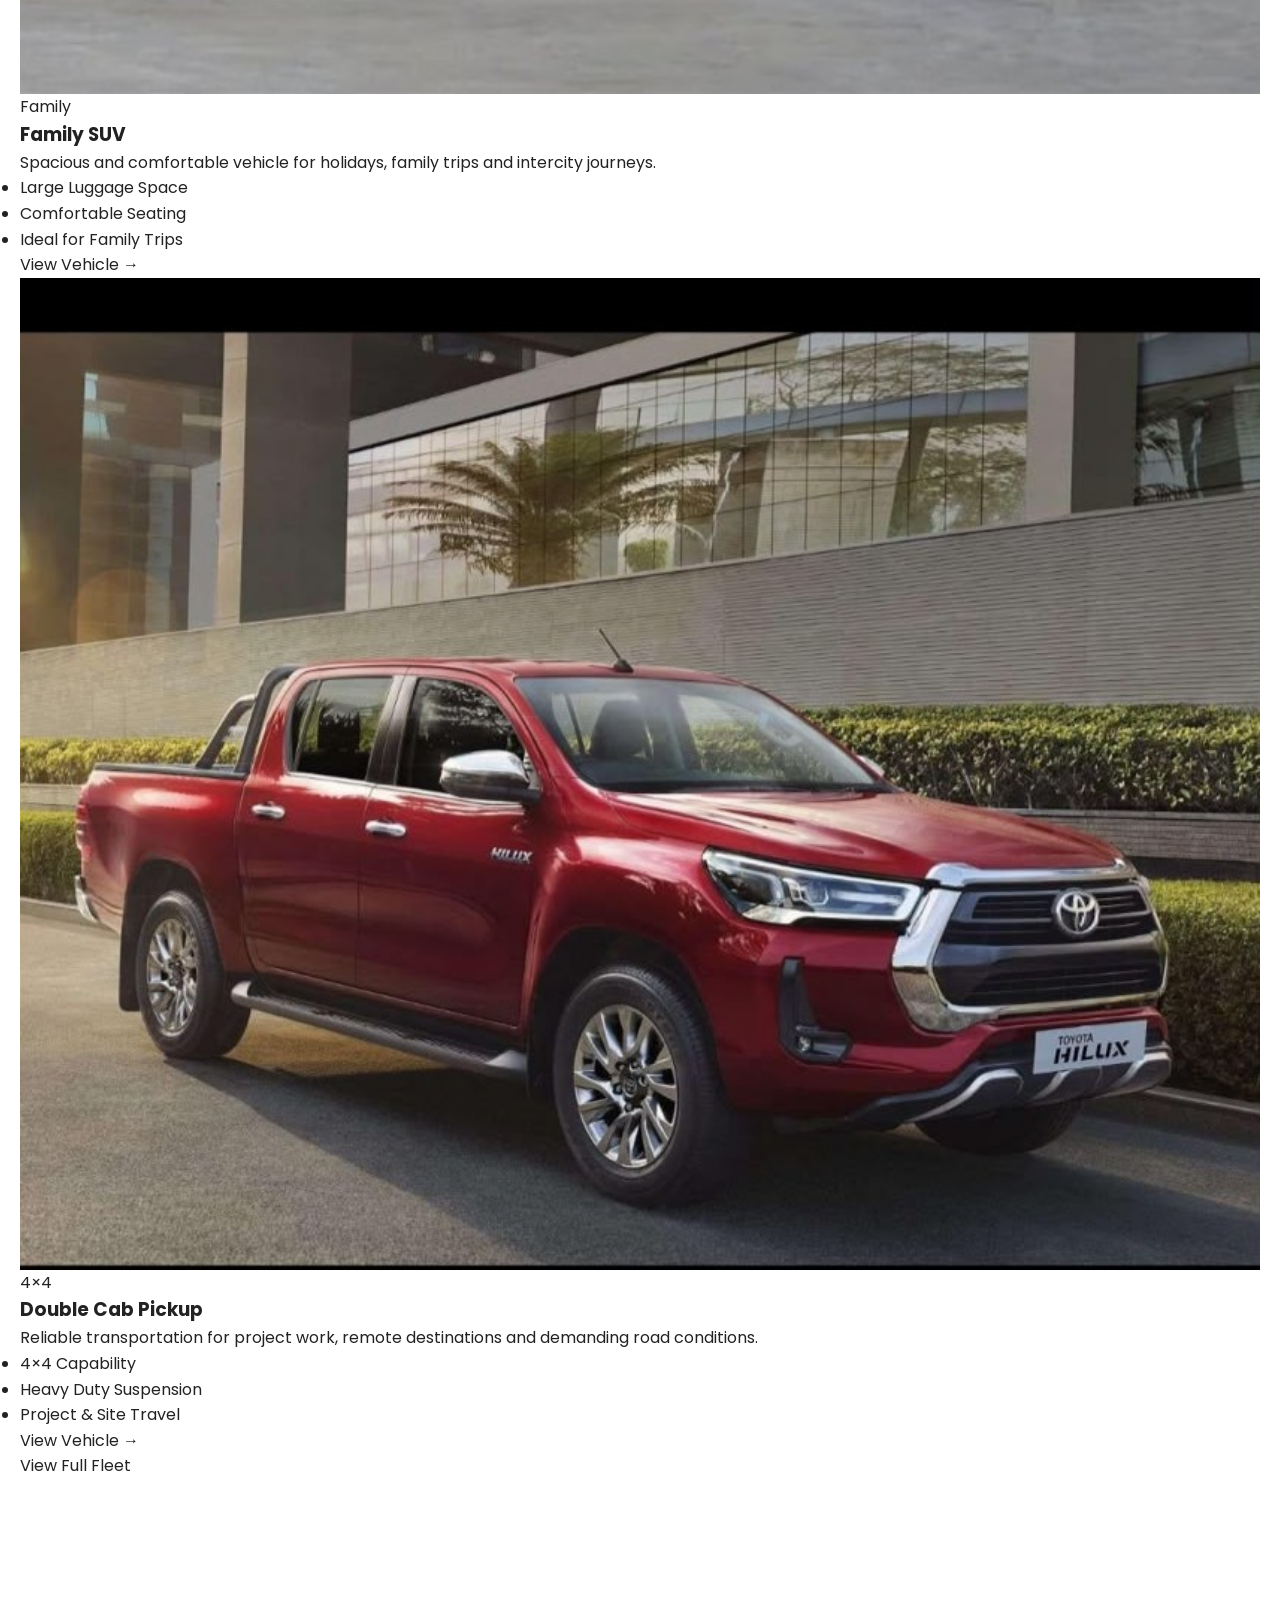
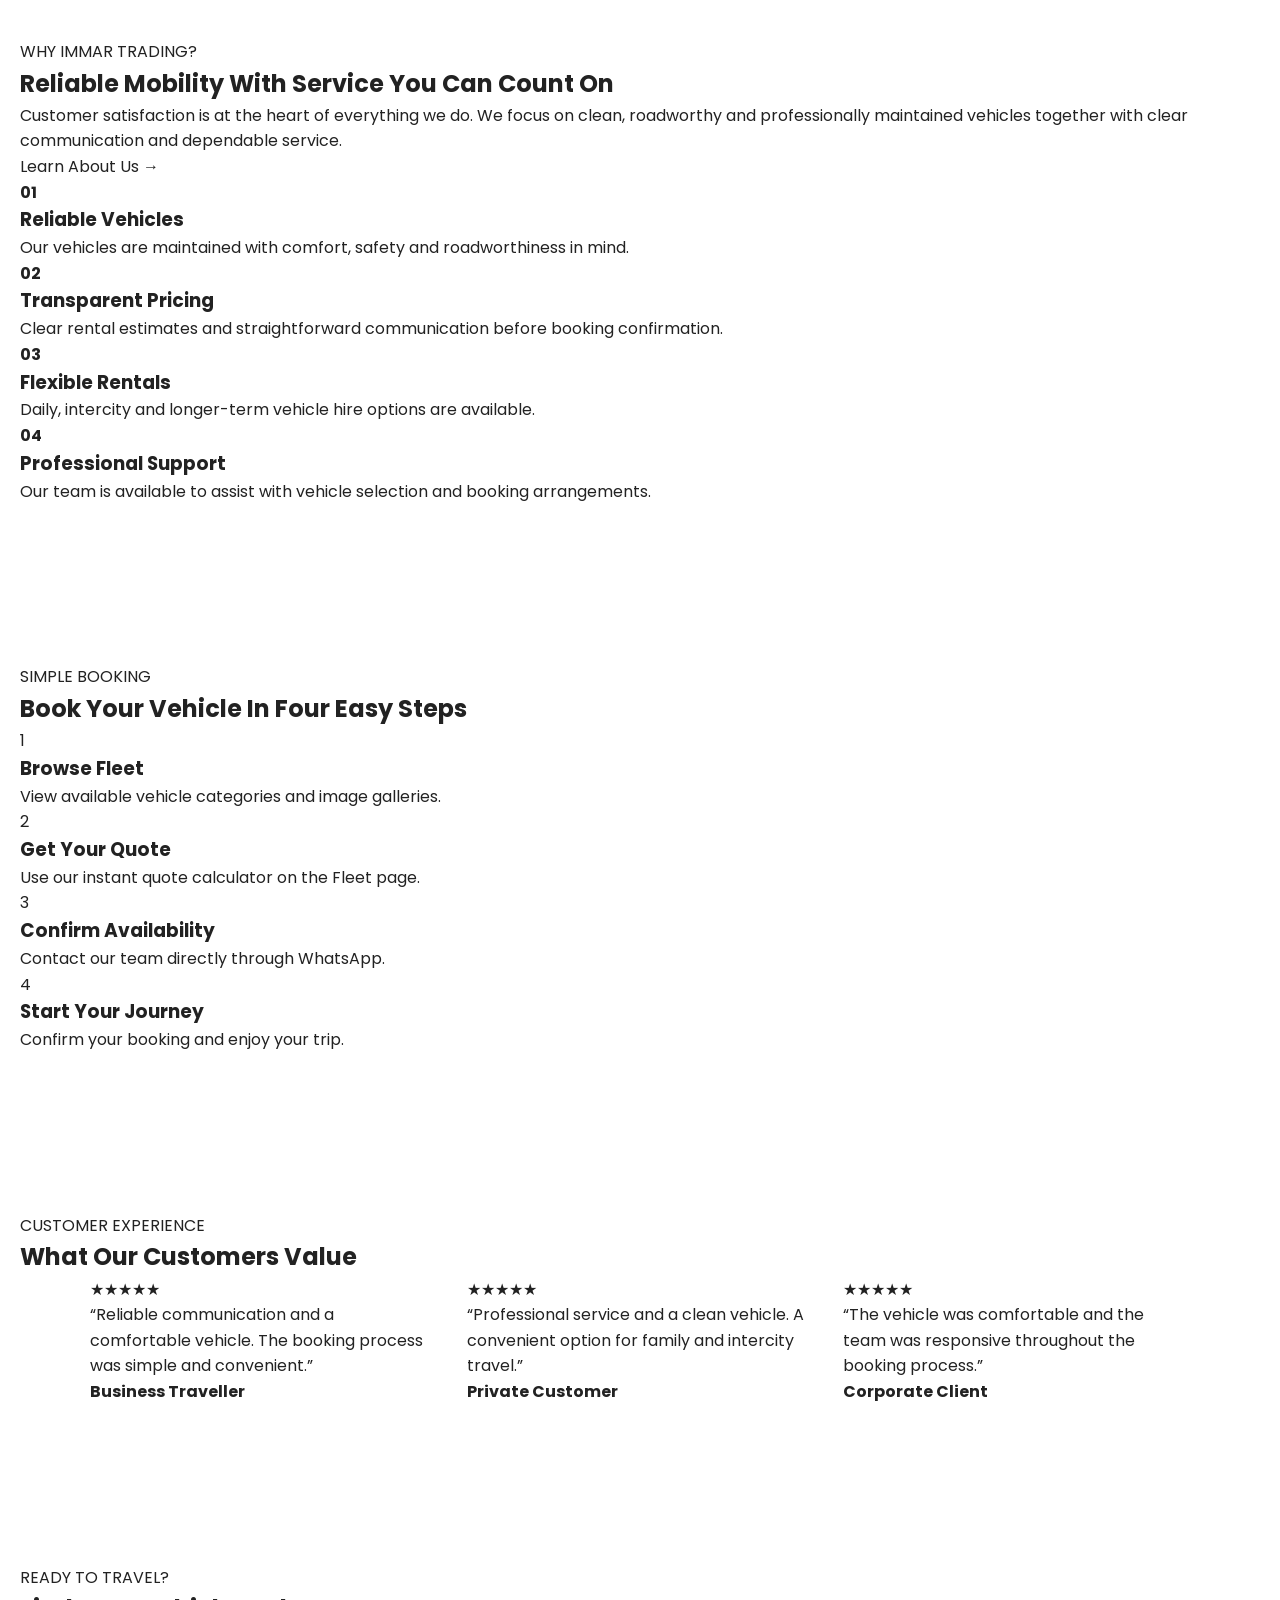
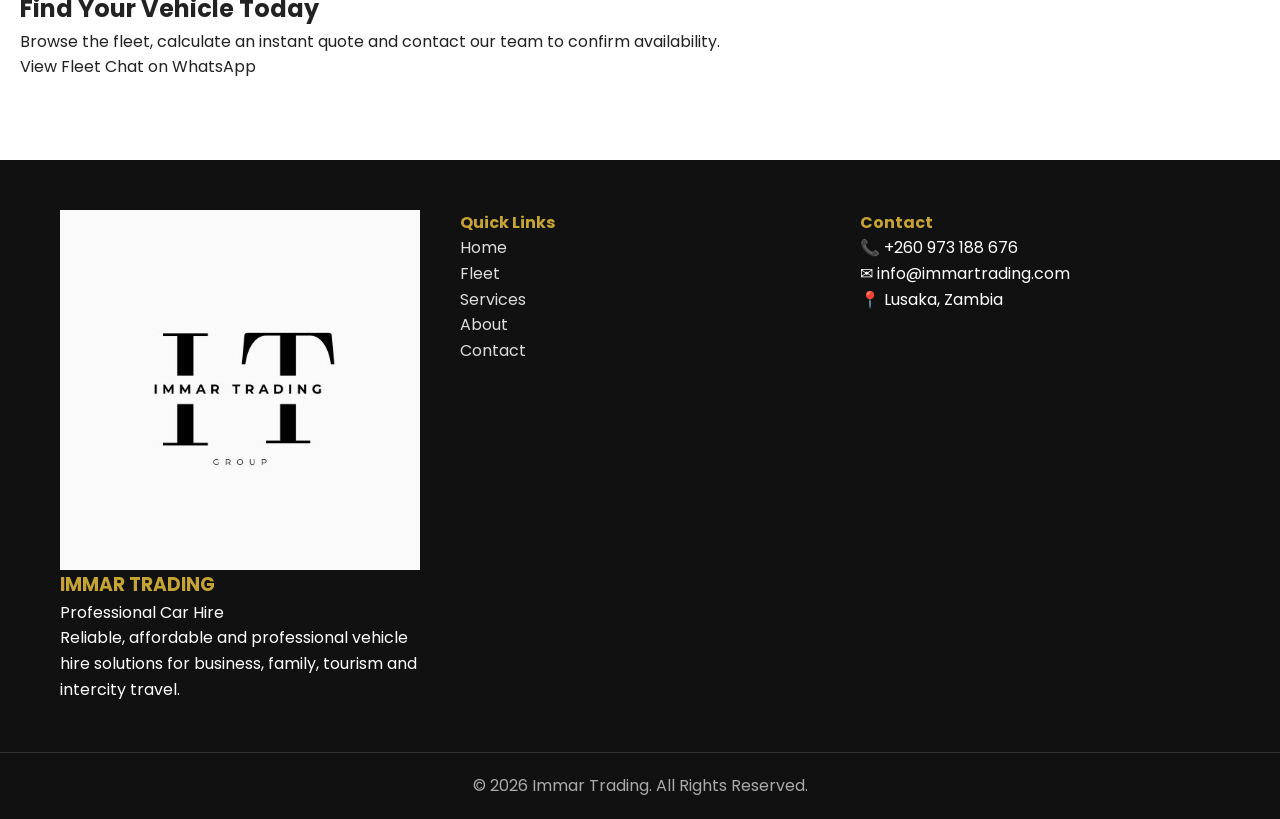
==== commit c19c36f7: "Update index.html" ====
--- a/index.html
+++ b/index.html
@@ -1,19 +1,29 @@
 <!DOCTYPE html>
 <html lang="en">
+
 <head>
+
 <meta charset="UTF-8">
-<meta name="viewport" content="width=device-width, initial-scale=1.0">
+
+<meta
+name="viewport"
+content="width=device-width, initial-scale=1.0, maximum-scale=5.0">
 
 <title>Immar Trading | Professional Car Hire Zambia</title>
 
-<meta name="description" content="Immar Trading provides reliable vehicle hire services in Zambia. Rent executive sedans, SUVs, and corporate vehicles with easy WhatsApp booking.">
+<meta
+name="description"
+content="IMMAR TRADING provides reliable, affordable and professional car hire services in Zambia for business travel, airport transfers, family trips, tourism and intercity travel.">
 
 <link rel="stylesheet" href="style.css">
 
 <link rel="preconnect" href="https://fonts.googleapis.com">
+
 <link rel="preconnect" href="https://fonts.gstatic.com" crossorigin>
 
-<link href="https://fonts.googleapis.com/css2?family=Poppins:wght@400;500;600;700&display=swap" rel="stylesheet">
+<link
+href="https://fonts.googleapis.com/css2?family=Poppins:wght@400;500;600;700&display=swap"
+rel="stylesheet">
 
 </head>
 
@@ -21,495 +31,1268 @@
 <body>
 
 
+<!-- =====================================================
+     HEADER
+===================================================== -->
+
+<header class="home-page-header">
+
+
+<nav class="home-navbar">
+
+
+<!-- BRAND -->
+
+<div class="home-brand">
+
+<a href="index.html">
+
+<img
+src="logo.jpeg"
+alt="IMMAR TRADING Logo">
+
+<div class="home-brand-text">
+
+<strong>
+IMMAR TRADING
+</strong>
+
+<span>
+Professional Car Hire
+</span>
+
+</div>
+
+</a>
+
+</div>
+
+
+<!-- MOBILE MENU -->
+
+<button
+class="menu-toggle"
+id="menu-toggle"
+type="button"
+aria-label="Open navigation menu"
+aria-expanded="false"
+aria-controls="nav-links">
+
+☰
+
+</button>
+
+
 <!-- NAVIGATION -->
 
-<header>
-
-<nav class="navbar">
-
-<div class="logo">
+<ul
+class="nav-links"
+id="nav-links">
+
+
+<li>
+
+<a
+href="index.html"
+class="active">
+
+Home
+
+</a>
+
+</li>
+
+
+<li>
+
+<a href="fleet.html">
+
+Fleet
+
+</a>
+
+</li>
+
+
+<li>
+
+<a href="services.html">
+
+Services
+
+</a>
+
+</li>
+
+
+<li>
+
+<a href="about.html">
+
+About
+
+</a>
+
+</li>
+
+
+<li>
+
+<a href="contact.html">
+
+Contact
+
+</a>
+
+</li>
+
+
+<li>
+
+<a
+class="nav-book"
+href="https://wa.me/260973188676?text=Hello%20IMMAR%20TRADING%2C%20I%20would%20like%20to%20book%20a%20vehicle."
+target="_blank"
+rel="noopener">
+
+Book Now
+
+</a>
+
+</li>
+
+
+</ul>
+
+
+</nav>
+
+
+
+<!-- =====================================================
+     HERO
+===================================================== -->
+
+<div class="home-hero">
+
+
+<div class="home-hero-content">
+
+
+<span class="home-hero-tag">
+
+RELIABLE • AFFORDABLE • PROFESSIONAL
+
+</span>
+
+
+<h1>
+
+Your Journey Starts With The Right Vehicle
+
+</h1>
+
+
+<p>
+
+IMMAR TRADING provides dependable vehicle hire solutions
+for business travel, family trips, airport transfers,
+tourism, events and intercity journeys across Zambia.
+
+</p>
+
+
+<div class="home-hero-buttons">
+
+
+<a
+href="fleet.html"
+class="home-primary-btn">
+
+View Our Fleet
+
+</a>
+
+
+<a
+href="https://wa.me/260973188676?text=Hello%20IMMAR%20TRADING%2C%20I%20would%20like%20to%20enquire%20about%20vehicle%20hire."
+target="_blank"
+rel="noopener"
+class="home-secondary-btn">
+
+Book on WhatsApp
+
+</a>
+
+
+</div>
+
+
+</div>
+
+
+
+<!-- HERO IMAGE -->
+
+<div class="home-hero-image">
+
+
+<img
+src="pajero.jpeg"
+alt="IMMAR TRADING Car Hire Vehicle">
+
+
+<div class="home-image-badge">
+
+<strong>
+Professional Car Hire
+</strong>
+
+<span>
+Lusaka & Intercity Travel
+</span>
+
+</div>
+
+
+</div>
+
+
+</div>
+
+
+</header>
+
+
+
+<!-- =====================================================
+     QUICK SERVICES
+===================================================== -->
+
+<section class="home-services">
+
+
+<div class="section-heading">
+
+
+<span class="section-label">
+
+OUR SERVICES
+
+</span>
+
+
+<h2>
+
+Vehicle Hire For Every Journey
+
+</h2>
+
+
+<p>
+
+Flexible transport solutions for individuals,
+families, businesses and organisations across Zambia.
+
+</p>
+
+
+</div>
+
+
+
+<div class="home-services-grid">
+
+
+
+<div class="home-service-card">
+
+
+<img
+src="executive-car.png"
+alt="Executive Car Hire"
+class="home-service-icon">
+
+
+<h3>
+
+Executive Car Hire
+
+</h3>
+
+
+<p>
+
+Comfortable vehicles for meetings, corporate movements,
+executive travel and airport transfers.
+
+</p>
+
+
+<a href="services.html">
+
+Learn More →
+
+</a>
+
+
+</div>
+
+
+
+<div class="home-service-card">
+
+
+<img
+src="suv.png"
+alt="SUV Hire"
+class="home-service-icon">
+
+
+<h3>
+
+SUV & 4x4 Hire
+
+</h3>
+
+
+<p>
+
+Dependable SUVs for family travel, intercity journeys,
+project work and challenging road conditions.
+
+</p>
+
+
+<a href="fleet.html">
+
+View SUVs →
+
+</a>
+
+
+</div>
+
+
+
+<div class="home-service-card">
+
+
+<img
+src="airport.png"
+alt="Airport Transfer"
+class="home-service-icon">
+
+
+<h3>
+
+Airport Transfers
+
+</h3>
+
+
+<p>
+
+Convenient pickup and drop-off solutions with dependable
+timing and comfortable vehicles.
+
+</p>
+
+
+<a href="services.html">
+
+View Service →
+
+</a>
+
+
+</div>
+
+
+
+<div class="home-service-card">
+
+
+<img
+src="corporate.png"
+alt="Corporate Transport"
+class="home-service-icon">
+
+
+<h3>
+
+Corporate Transport
+
+</h3>
+
+
+<p>
+
+Flexible transport solutions for companies,
+organisations, projects and professional teams.
+
+</p>
+
+
+<a href="services.html">
+
+Request Service →
+
+</a>
+
+
+</div>
+
+
+</div>
+
+
+</section>
+
+
+
+<!-- =====================================================
+     FEATURED FLEET
+===================================================== -->
+
+<section class="featured-fleet">
+
+
+<div class="section-heading">
+
+
+<span class="section-label">
+
+FEATURED VEHICLES
+
+</span>
+
+
+<h2>
+
+Choose The Right Vehicle
+
+</h2>
+
+
+<p>
+
+Browse some of our popular vehicle categories,
+then visit the Fleet page for full galleries and instant quotes.
+
+</p>
+
+
+</div>
+
+
+
+<div class="featured-grid">
+
+
+
+<!-- EXECUTIVE SUV -->
+
+<article class="featured-card">
+
+
+<div class="featured-image">
+
+<img
+src="pajero.jpeg"
+alt="Executive SUV">
+
+<span>
+Premium
+</span>
+
+</div>
+
+
+<div class="featured-content">
+
+
+<h3>
+Executive SUV
+</h3>
+
+
+<p>
+
+Comfortable SUV for executive journeys,
+family travel and long-distance mobility.
+
+</p>
+
+
+<ul>
+
+<li>
+Automatic Transmission
+</li>
+
+<li>
+Air Conditioning
+</li>
+
+<li>
+7 Passenger Capacity
+</li>
+
+</ul>
+
+
+<a href="fleet.html">
+
+View Vehicle →
+
+</a>
+
+
+</div>
+
+
+</article>
+
+
+
+<!-- FAMILY SUV -->
+
+<article class="featured-card">
+
+
+<div class="featured-image">
+
+<img
+src="familysuv.jpeg"
+alt="Family SUV">
+
+<span>
+Family
+</span>
+
+</div>
+
+
+<div class="featured-content">
+
+
+<h3>
+Family SUV
+</h3>
+
+
+<p>
+
+Spacious and comfortable vehicle for holidays,
+family trips and intercity journeys.
+
+</p>
+
+
+<ul>
+
+<li>
+Large Luggage Space
+</li>
+
+<li>
+Comfortable Seating
+</li>
+
+<li>
+Ideal for Family Trips
+</li>
+
+</ul>
+
+
+<a href="fleet.html">
+
+View Vehicle →
+
+</a>
+
+
+</div>
+
+
+</article>
+
+
+
+<!-- DOUBLE CAB -->
+
+<article class="featured-card">
+
+
+<div class="featured-image">
+
+<img
+src="doublecabpickup.jpeg"
+alt="Double Cab Pickup">
+
+<span>
+4×4
+</span>
+
+</div>
+
+
+<div class="featured-content">
+
+
+<h3>
+Double Cab Pickup
+</h3>
+
+
+<p>
+
+Reliable transportation for project work,
+remote destinations and demanding road conditions.
+
+</p>
+
+
+<ul>
+
+<li>
+4×4 Capability
+</li>
+
+<li>
+Heavy Duty Suspension
+</li>
+
+<li>
+Project & Site Travel
+</li>
+
+</ul>
+
+
+<a href="fleet.html">
+
+View Vehicle →
+
+</a>
+
+
+</div>
+
+
+</article>
+
+
+</div>
+
+
+
+<div class="featured-action">
+
+
+<a href="fleet.html">
+
+View Full Fleet
+
+</a>
+
+
+</div>
+
+
+</section>
+
+
+
+<!-- =====================================================
+     WHY CHOOSE US
+===================================================== -->
+
+<section class="home-why">
+
+
+<div class="home-why-container">
+
+
+<div class="home-why-copy">
+
+
+<span class="light-section-label">
+
+WHY IMMAR TRADING?
+
+</span>
+
+
+<h2>
+
+Reliable Mobility With Service You Can Count On
+
+</h2>
+
+
+<p>
+
+Customer satisfaction is at the heart of everything we do.
+We focus on clean, roadworthy and professionally maintained
+vehicles together with clear communication and dependable service.
+
+</p>
+
+
+<a href="about.html">
+
+Learn About Us →
+
+</a>
+
+
+</div>
+
+
+
+<div class="home-why-grid">
+
+
+
+<div class="home-why-card">
+
+
+<strong>
+01
+</strong>
+
+
+<h3>
+
+Reliable Vehicles
+
+</h3>
+
+
+<p>
+
+Our vehicles are maintained with comfort,
+safety and roadworthiness in mind.
+
+</p>
+
+
+</div>
+
+
+
+<div class="home-why-card">
+
+
+<strong>
+02
+</strong>
+
+
+<h3>
+
+Transparent Pricing
+
+</h3>
+
+
+<p>
+
+Clear rental estimates and straightforward
+communication before booking confirmation.
+
+</p>
+
+
+</div>
+
+
+
+<div class="home-why-card">
+
+
+<strong>
+03
+</strong>
+
+
+<h3>
+
+Flexible Rentals
+
+</h3>
+
+
+<p>
+
+Daily, intercity and longer-term vehicle
+hire options are available.
+
+</p>
+
+
+</div>
+
+
+
+<div class="home-why-card">
+
+
+<strong>
+04
+</strong>
+
+
+<h3>
+
+Professional Support
+
+</h3>
+
+
+<p>
+
+Our team is available to assist with
+vehicle selection and booking arrangements.
+
+</p>
+
+
+</div>
+
+
+</div>
+
+
+</div>
+
+
+</section>
+
+
+
+<!-- =====================================================
+     HOW IT WORKS
+===================================================== -->
+
+<section class="home-process">
+
+
+<div class="section-heading">
+
+
+<span class="section-label">
+
+SIMPLE BOOKING
+
+</span>
+
+
+<h2>
+
+Book Your Vehicle In Four Easy Steps
+
+</h2>
+
+
+</div>
+
+
+
+<div class="home-process-grid">
+
+
+
+<div class="process-step">
+
+
+<span>
+1
+</span>
+
+
+<h3>
+
+Browse Fleet
+
+</h3>
+
+
+<p>
+
+View available vehicle categories and image galleries.
+
+</p>
+
+
+</div>
+
+
+
+<div class="process-step">
+
+
+<span>
+2
+</span>
+
+
+<h3>
+
+Get Your Quote
+
+</h3>
+
+
+<p>
+
+Use our instant quote calculator on the Fleet page.
+
+</p>
+
+
+</div>
+
+
+
+<div class="process-step">
+
+
+<span>
+3
+</span>
+
+
+<h3>
+
+Confirm Availability
+
+</h3>
+
+
+<p>
+
+Contact our team directly through WhatsApp.
+
+</p>
+
+
+</div>
+
+
+
+<div class="process-step">
+
+
+<span>
+4
+</span>
+
+
+<h3>
+
+Start Your Journey
+
+</h3>
+
+
+<p>
+
+Confirm your booking and enjoy your trip.
+
+</p>
+
+
+</div>
+
+
+</div>
+
+
+</section>
+
+
+
+<!-- =====================================================
+     TESTIMONIALS
+===================================================== -->
+
+<section class="home-testimonials">
+
+
+<div class="section-heading">
+
+
+<span class="section-label">
+
+CUSTOMER EXPERIENCE
+
+</span>
+
+
+<h2>
+
+What Our Customers Value
+
+</h2>
+
+
+</div>
+
+
+
+<div class="testimonial-grid">
+
+
+
+<div class="testimonial-card">
+
+
+<div class="testimonial-stars">
+
+★★★★★
+
+</div>
+
+
+<p>
+
+“Reliable communication and a comfortable vehicle.
+The booking process was simple and convenient.”
+
+</p>
+
+
+<strong>
+
+Business Traveller
+
+</strong>
+
+
+</div>
+
+
+
+<div class="testimonial-card">
+
+
+<div class="testimonial-stars">
+
+★★★★★
+
+</div>
+
+
+<p>
+
+“Professional service and a clean vehicle.
+A convenient option for family and intercity travel.”
+
+</p>
+
+
+<strong>
+
+Private Customer
+
+</strong>
+
+
+</div>
+
+
+
+<div class="testimonial-card">
+
+
+<div class="testimonial-stars">
+
+★★★★★
+
+</div>
+
+
+<p>
+
+“The vehicle was comfortable and the team was responsive
+throughout the booking process.”
+
+</p>
+
+
+<strong>
+
+Corporate Client
+
+</strong>
+
+
+</div>
+
+
+</div>
+
+
+</section>
+
+
+
+<!-- =====================================================
+     CTA
+===================================================== -->
+
+<section class="home-cta">
+
+
+<div class="home-cta-content">
+
+
+<div>
+
+
+<span>
+
+READY TO TRAVEL?
+
+</span>
+
+
+<h2>
+
+Find Your Vehicle Today
+
+</h2>
+
+
+<p>
+
+Browse the fleet, calculate an instant quote
+and contact our team to confirm availability.
+
+</p>
+
+
+</div>
+
+
+
+<div class="home-cta-buttons">
+
+
+<a
+href="fleet.html"
+class="home-cta-primary">
+
+View Fleet
+
+</a>
+
+
+<a
+href="https://wa.me/260973188676?text=Hello%20IMMAR%20TRADING%2C%20I%20would%20like%20to%20book%20a%20vehicle."
+target="_blank"
+rel="noopener"
+class="home-cta-secondary">
+
+Chat on WhatsApp
+
+</a>
+
+
+</div>
+
+
+</div>
+
+
+</section>
+
+
+
+<!-- =====================================================
+     FOOTER
+===================================================== -->
+
+<footer>
+
+
+<div class="footer-content">
+
+
+
+<div>
+
+
+<div class="footer-brand-home">
+
+
+<img
+src="logo.jpeg"
+alt="IMMAR TRADING Logo">
+
+
+<div>
+
+
+<h3>
+
+IMMAR TRADING
+
+</h3>
+
+
+<span>
+
+Professional Car Hire
+
+</span>
+
+
+</div>
+
+
+</div>
+
+
+<p>
+
+Reliable, affordable and professional vehicle hire
+solutions for business, family, tourism and intercity travel.
+
+</p>
+
+
+</div>
+
+
+
+<div>
+
+
+<h4>
+
+Quick Links
+
+</h4>
+
 
 <a href="index.html">
-
-<img src="logo.jpeg" alt="Immar Trading Logo">
-
-</a>
-
-</div>
-
-
-<button class="menu-toggle" id="menu-toggle">
-☰
-</button>
-
-
-<ul class="nav-links" id="nav-links">
-
-<li>
-<a href="index.html">Home</a>
-</li>
-
-<li>
-<a href="fleet.html">Fleet</a>
-</li>
-
-<li>
-<a href="services.html">Services</a>
-</li>
-
-<li>
-<a href="about.html">About</a>
-</li>
-
-<li>
-<a href="contact.html">Contact</a>
-</li>
-
-<li>
-
-<a class="nav-book"
-href="https://wa.me/+260973188676"
-target="_blank">
-
-Book Now
-
-</a>
-
-</li>
-
-</ul>
-
-</nav>
-
-</header>
-
-
-
-<!-- HERO SECTION -->
-
-
-<section class="hero">
-
-
-<div class="hero-overlay"></div>
-
-
-<div class="hero-content">
-
-
-<h1>
-Premium Vehicle Hire<br>
-For Every Journey
-</h1>
-
-
-<p>
-Reliable, comfortable and affordable transport solutions for individuals, businesses and corporate clients across Zambia.
-</p>
-
-
-<div class="hero-buttons">
-
-
-<a href="https://wa.me/+260973188676?text=Hello%20Immar%20Trading,%20I%20would%20like%20to%20hire%20a%20vehicle."
-class="btn primary"
-target="_blank">
-
-Book A Vehicle
-
-</a>
-
-
-<a href="services.html"
-class="btn secondary">
-
-View Fleet
-
-</a>
-<a href="fleet.html" class="btn secondary">
-View Fleet
-</a>
-
-</div>
-
-
-</div>
-
-
-</section>
-
-
-
-
-
-<!-- FEATURED VEHICLES -->
-
-
-<section class="fleet">
-
-
-<div class="section-title">
-
-<h2>
-Featured Vehicles
-</h2>
-
-<p>
-Choose from our selection of reliable vehicles for business, travel and personal use.
-</p>
-
-</div>
-
-
-
-
-<div class="vehicle-grid">
-
-
-
-<div class="vehicle-card">
-
-
-<img src="pajero.jpeg"
-alt="Mitsubishi Pajero SUV">
-
-
-<div class="vehicle-info">
-
-<h3>
-Executive SUV
-</h3>
-
-<p>
-Luxury SUV suitable for corporate travel, family trips and long distance journeys.
-</p>
-
-
-<a href="https://wa.me/+260 97 3188676?text=Hello%20Immar%20Trading,%20I%20would%20like%20to%20hire%20the%20Executive%20SUV."
-target="_blank">
-
-Book Vehicle
-
-</a>
-
-
-</div>
-
-
-</div>
-
-
-
-
-
-<div class="vehicle-card">
-
-
-<img src="sedan2.jpeg"
-alt="Executive Sedan">
-
-
-<div class="vehicle-info">
-
-<h3>
-Executive Sedan
-</h3>
-
-<p>
-Comfortable transport solution for business meetings, airport transfers and events.
-</p>
-
-
-<a href="https://wa.me/+260973188676?text=Hello%20Immar%20Trading,%20I%20would%20like%20to%20hire%20the%20Executive%20Sedan."
-target="_blank">
-
-Book Vehicle
-
-</a>
-
-
-</div>
-
-
-</div>
-
-
-
-
-
-
-<div class="vehicle-card">
-
-
-<img src="familysuv.jpeg"
-alt="Family SUV">
-
-
-<div class="vehicle-info">
-
-<h3>
-Family SUV
-</h3>
-
-
-<p>
-Spacious and dependable vehicle for personal travel and group transportation.
-</p>
-
-
-<a href="https://wa.me/+260973188676?text=Hello%20Immar%20Trading,%20I%20would%20like%20to%20hire%20the%20Family%20SUV."
-target="_blank">
-
-Book Vehicle
-
-</a>
-
-
-</div>
-
-
-</div>
-
-
-
-</div>
-
-
-</section>
-
-
-
-
-
-
-
-<!-- WHY CHOOSE US -->
-
-
-<section class="why">
-
-
-<div class="section-title">
-
-<h2>
-Why Choose Immar Trading?
-</h2>
-
-</div>
-
-
-
-<div class="features">
-
-
-<div class="feature">
-
-<h3>
-Reliable Vehicles
-</h3>
-
-<p>
-Well-maintained vehicles ensuring comfort and safety throughout your journey.
-</p>
-
-</div>
-
-
-
-
-<div class="feature">
-
-<h3>
-Flexible Rentals
-</h3>
-
-<p>
-Daily, weekly and long-term vehicle hire options available.
-</p>
-
-</div>
-
-
-
-
-<div class="feature">
-
-<h3>
-Easy Booking
-</h3>
-
-<p>
-Reserve your vehicle instantly through WhatsApp without complicated forms.
-</p>
-
-</div>
-
-
-
-
-<div class="feature">
-
-<h3>
-Professional Service
-</h3>
-
-<p>
-Dedicated support for corporate clients, tourists and private customers.
-</p>
-
-</div>
-
-
-
-</div>
-
-
-</section>
-
-
-
-
-
-
-
-
-<!-- TESTIMONIALS -->
-
-
-<section class="testimonials">
-
-
-<div class="section-title">
-
-<h2>
-What Our Customers Say
-</h2>
-
-</div>
-
-
-
-<div class="testimonial-grid">
-
-
-
-<div class="testimonial">
-
-<p>
-"Excellent service and very reliable vehicles. The booking process was quick and easy."
-</p>
-
-<h4>
-Corporate Client
-</h4>
-
-</div>
-
-
-
-
-<div class="testimonial">
-
-<p>
-"Comfortable vehicle and professional communication throughout the rental period."
-</p>
-
-<h4>
-Private Customer
-</h4>
-
-</div>
-
-
-
-
-<div class="testimonial">
-
-<p>
-"Perfect transport solution for business travel."
-</p>
-
-<h4>
-Business Partner
-</h4>
-
-</div>
-
-
-
-</div>
-
-
-</section>
-
-
-
-
-
-
-
-
-<!-- CALL TO ACTION -->
-
-
-<section class="cta">
-
-
-<h2>
-Ready To Book Your Vehicle?
-</h2>
-
-
-<p>
-Contact Immar Trading today and get your vehicle reserved instantly.
-</p>
-
-
-<a href="https://wa.me/+260973188676?text=Hello%20Immar%20Trading,%20I%20would%20like%20to%20make%20a%20booking."
-target="_blank"
-class="btn primary">
-
-Chat On WhatsApp
-
-</a>
-
-
-</section>
-
-
-
-
-
-
-
-<!-- FOOTER -->
-
-
-<footer>
-
-
-<div class="footer-content">
-
-
-<div>
-
-<h3>
-IMMAR TRADING
-</h3>
-
-<p>
-Professional vehicle hire solutions in Zambia.
-</p>
-
-</div>
-
-
-
-<div>
-
-<h4>
-Quick Links
-</h4>
+Home
+</a>
+
+<br>
+
+
+<a href="fleet.html">
+Fleet
+</a>
+
+<br>
+
 
 <a href="services.html">
 Services
@@ -517,12 +1300,14 @@
 
 <br>
 
+
 <a href="about.html">
 About
 </a>
 
 <br>
 
+
 <a href="contact.html">
 Contact
 </a>
@@ -532,25 +1317,38 @@
 
 
 
-
 <div>
 
+
 <h4>
+
 Contact
+
 </h4>
 
 
 <p>
-📞 +260 97 3188676
-</p>
-
-<p>
+
+📞 +260 973 188 676
+
+</p>
+
+
+<p>
+
 ✉ info@immartrading.com
-</p>
-
-
-</div>
-
+
+</p>
+
+
+<p>
+
+📍 Lusaka, Zambia
+
+</p>
+
+
+</div>
 
 
 </div>
@@ -559,7 +1357,7 @@
 
 <div class="copyright">
 
-© 2026 Immar Trading. All Rights Reserved.
+© 2026 IMMAR TRADING Car Hire. All Rights Reserved.
 
 </div>
 
@@ -568,16 +1366,15 @@
 
 
 
-
-
-
-
-<!-- FLOATING WHATSAPP BUTTON -->
-
-
-<a href="https://wa.me/+260973188676"
+<!-- =====================================================
+     FLOATING WHATSAPP
+===================================================== -->
+
+<a
+href="https://wa.me/260973188676?text=Hello%20IMMAR%20TRADING%2C%20I%20would%20like%20to%20make%20a%20vehicle%20hire%20enquiry."
 class="whatsapp"
-target="_blank">
+target="_blank"
+rel="noopener">
 
 WhatsApp
 
@@ -585,7 +1382,9 @@
 
 
 
-
+<!-- =====================================================
+     JAVASCRIPT
+===================================================== -->
 
 <script src="script.js"></script>
 
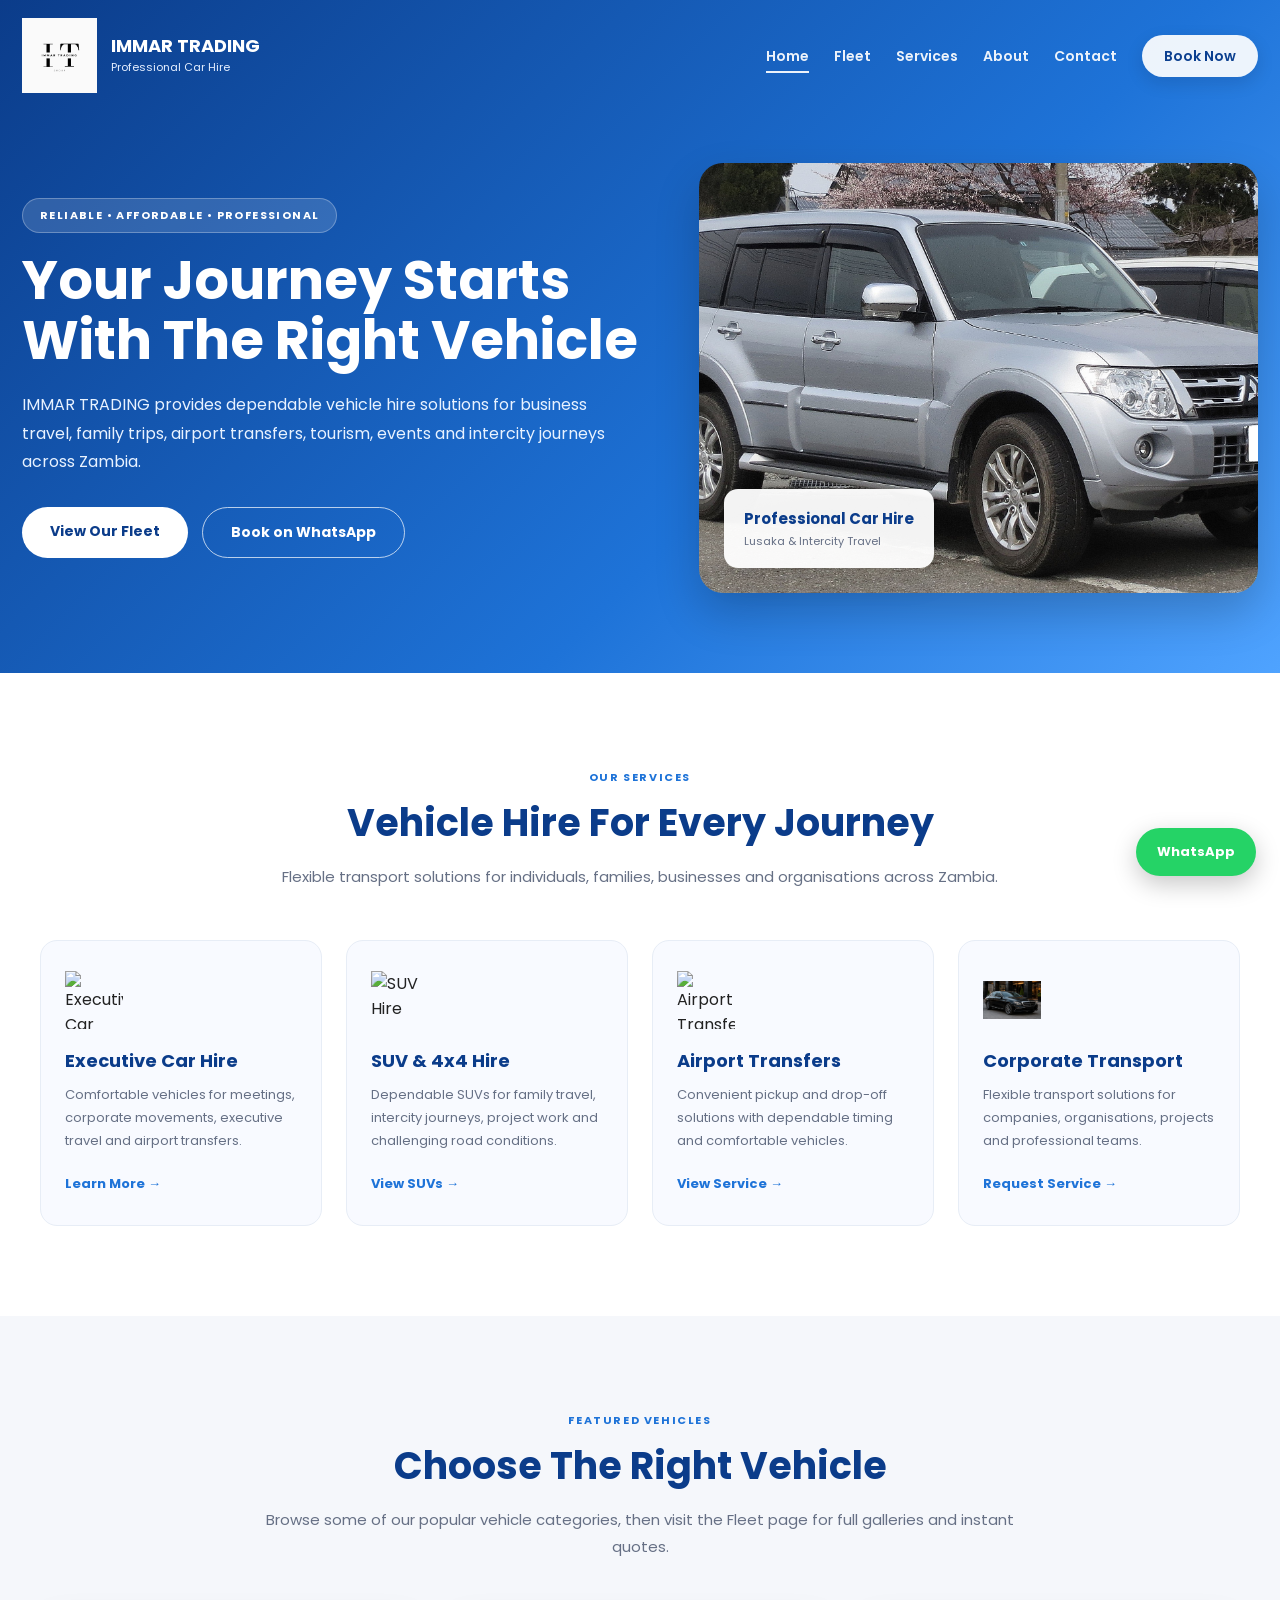
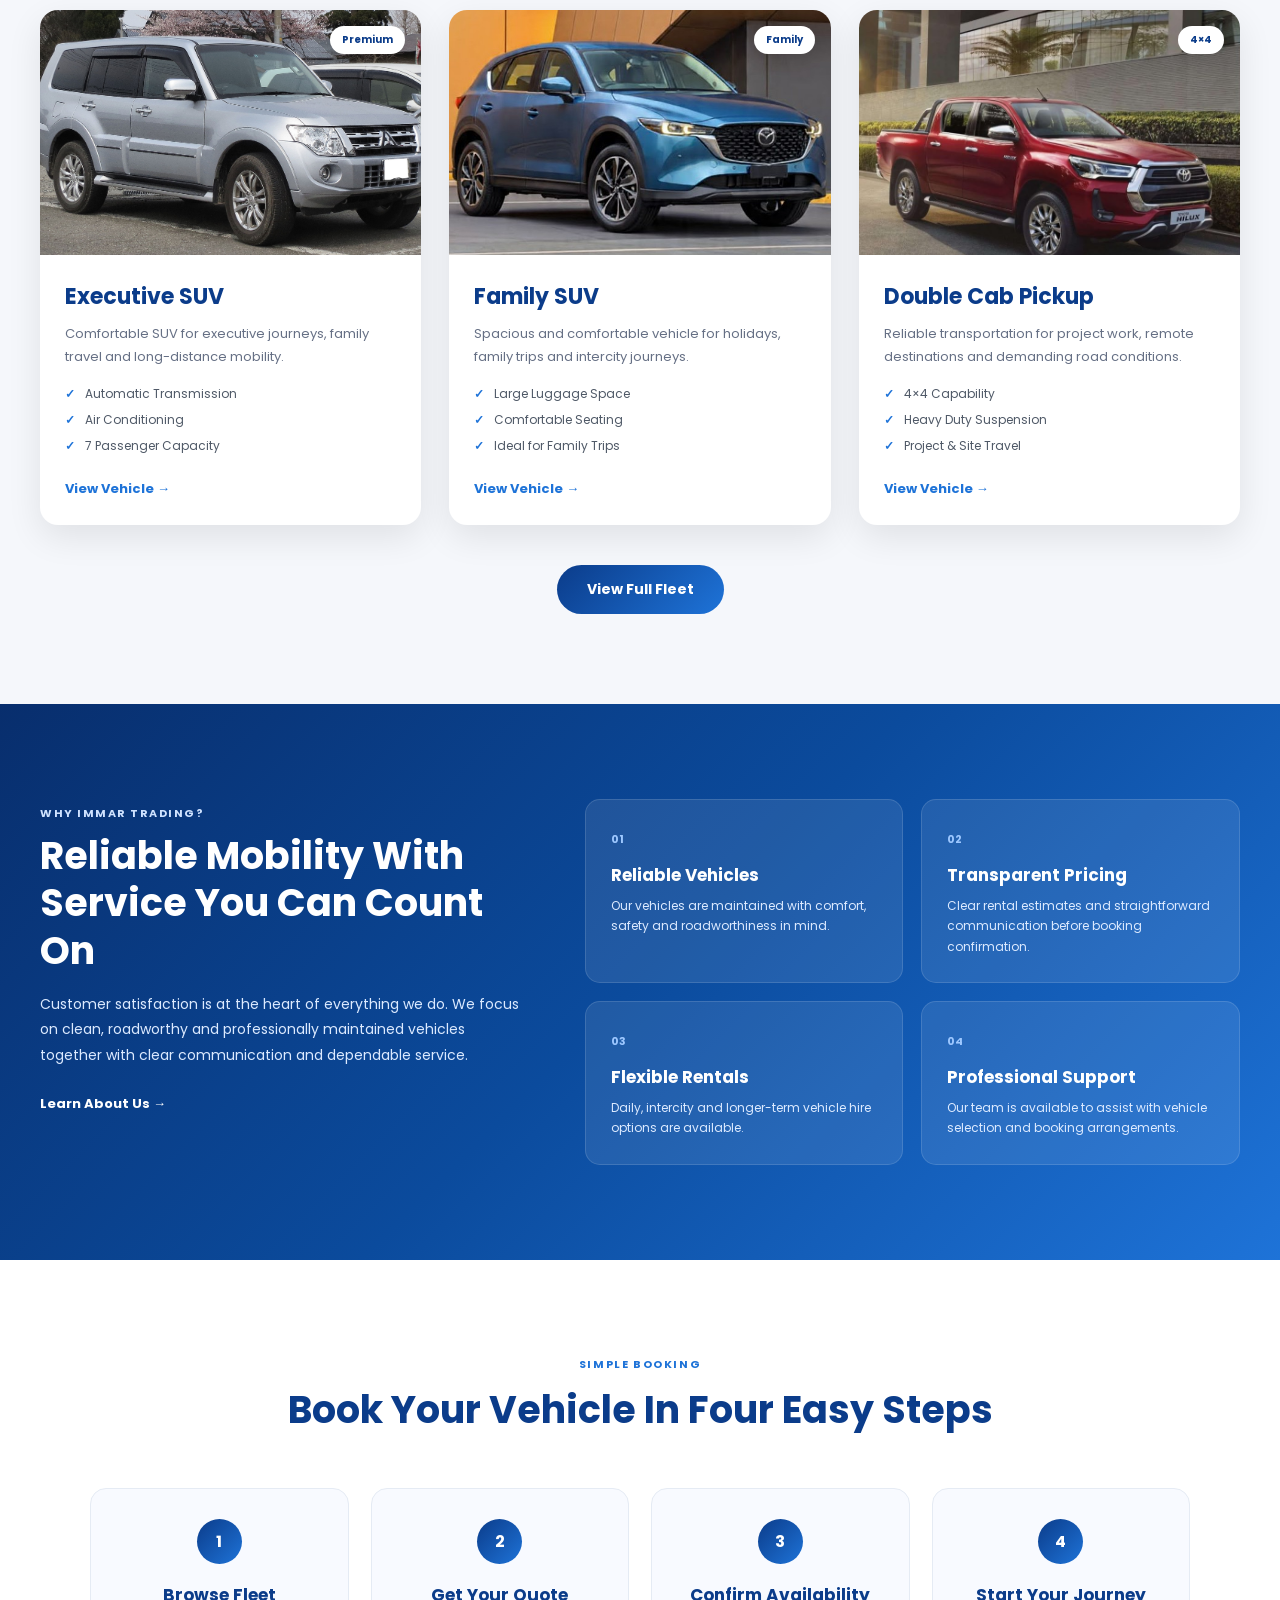
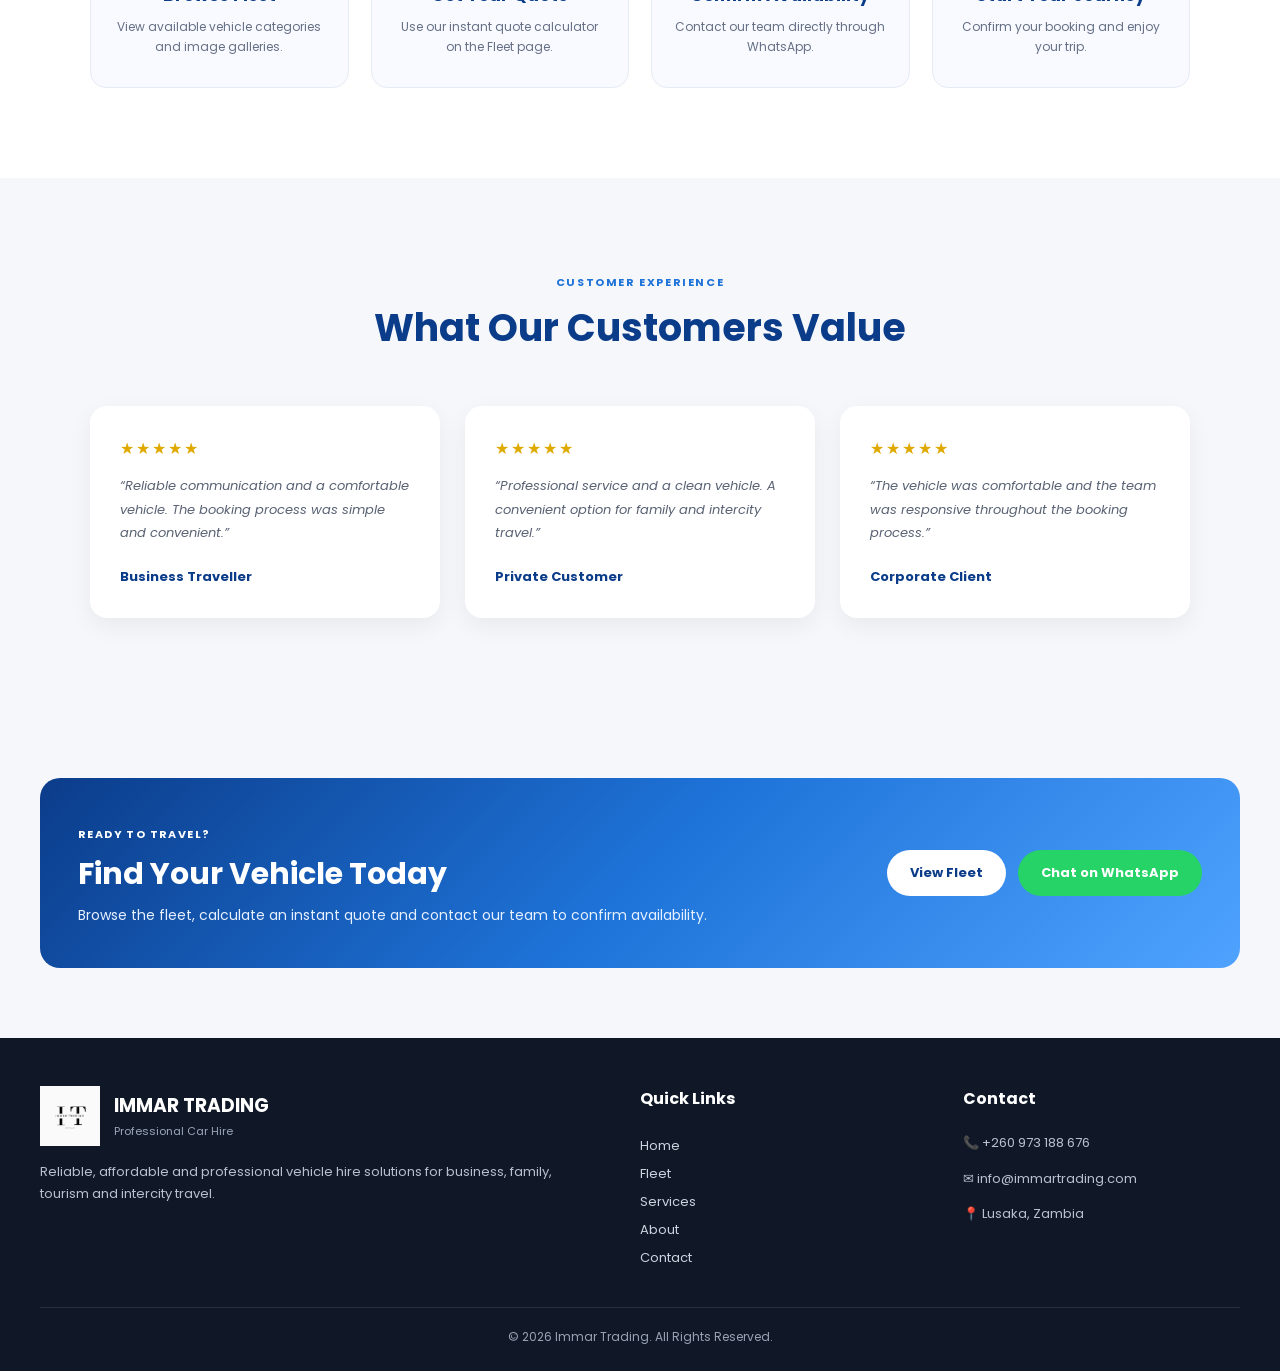
==== commit 4f425713: "Update index.html" ====
--- a/index.html
+++ b/index.html
@@ -344,7 +344,7 @@
 
 
 <img
-src="suv.png"
+src="suv4X4.jpeg"
 alt="SUV Hire"
 class="home-service-icon">
 
@@ -414,7 +414,7 @@
 
 
 <img
-src="corporate.png"
+src="exec.jpeg"
 alt="Corporate Transport"
 class="home-service-icon">
 
--- a/style.css
+++ b/style.css
@@ -1,753 +1,1527 @@
-/* =========================
-   IMMAR TRADING WEBSITE CSS
-========================= */
-
+/* ==========================================
+   IMMAR TRADING - GLOBAL / HOME PAGE CSS
+========================================== */
+
+:root{
+    --blue1:#0b3c8a;
+    --blue2:#1e73d8;
+    --blue3:#4fa3ff;
+
+    --white:#ffffff;
+    --light:#f5f7fb;
+    --light2:#edf4ff;
+
+    --dark:#172033;
+    --grey:#667085;
+
+    --green:#25D366;
+    --gold:#c5a334;
+
+    --shadow:0 12px 35px rgba(0,0,0,.09);
+}
+
+
+/* ==========================================
+   GLOBAL
+========================================== */
 
 *{
+    box-sizing:border-box;
+}
+
+html{
+    scroll-behavior:smooth;
+}
+
+body{
+    margin:0;
+    font-family:'Poppins',sans-serif;
+    color:#222;
+    background:var(--light);
+}
+
+a{
+    text-decoration:none;
+}
+
+img{
+    max-width:100%;
+    display:block;
+}
+
+
+/* ==========================================
+   HOME HEADER
+========================================== */
+
+.home-page-header{
+    background:
+    linear-gradient(
+        135deg,
+        var(--blue1) 0%,
+        var(--blue2) 62%,
+        var(--blue3) 100%
+    );
+
+    color:white;
+
+    padding:18px 22px 80px;
+}
+
+
+/* ==========================================
+   HOME NAVIGATION
+========================================== */
+
+.home-navbar{
+    max-width:1250px;
+    margin:auto;
+
+    display:flex;
+    align-items:center;
+    justify-content:space-between;
+
+    position:relative;
+}
+
+
+.home-brand a{
+    display:flex;
+    align-items:center;
+    gap:14px;
+
+    color:white;
+}
+
+
+.home-brand img{
+    height:75px;
+    width:auto;
+    object-fit:contain;
+}
+
+
+.home-brand-text{
+    display:flex;
+    flex-direction:column;
+}
+
+
+.home-brand-text strong{
+    font-size:18px;
+    line-height:1.2;
+}
+
+
+.home-brand-text span{
+    margin-top:3px;
+    color:#e5efff;
+    font-size:11px;
+}
+
+
+/* NAV LINKS */
+
+.home-navbar .nav-links{
+    display:flex;
+    align-items:center;
+    gap:25px;
+
+    list-style:none;
+
     margin:0;
     padding:0;
-    box-sizing:border-box;
-}
-
-
-:root{
-
-    --primary:#0b3c8a;
-    --secondary:#1e73d8;
-    --gold:#c5a334;
-    --dark:#111;
-    --grey:#666;
-    --light:#f5f7fb;
-    --white:#ffffff;
-
-}
-
-
-
-body{
-
-    font-family:'Poppins',sans-serif;
-    color:#222;
+}
+
+
+.home-navbar .nav-links li{
+    list-style:none;
+}
+
+
+.home-navbar .nav-links a{
+    color:white;
+
+    font-size:14px;
+    font-weight:600;
+
+    opacity:.92;
+
+    transition:.3s;
+}
+
+
+.home-navbar .nav-links a:hover{
+    opacity:1;
+}
+
+
+.home-navbar .nav-links a.active{
+    border-bottom:2px solid white;
+    padding-bottom:5px;
+}
+
+
+/* BOOK BUTTON */
+
+.home-navbar .nav-book{
     background:white;
-    line-height:1.6;
-
-}
-
-
-a{
-
-    text-decoration:none;
-    color:inherit;
-
-}
-
-
-
-img{
-
+
+    color:var(--blue1) !important;
+
+    padding:11px 22px;
+
+    border-radius:30px;
+
+    font-weight:700;
+
+    box-shadow:0 6px 18px rgba(0,0,0,.12);
+}
+
+
+.home-navbar .nav-book:hover{
+    transform:translateY(-2px);
+}
+
+
+/* MOBILE MENU BUTTON */
+
+.menu-toggle{
+    display:none;
+
+    border:none;
+    background:transparent;
+
+    color:white;
+
+    font-size:30px;
+
+    cursor:pointer;
+}
+
+
+/* ==========================================
+   HOME HERO
+========================================== */
+
+.home-hero{
+    max-width:1250px;
+
+    margin:70px auto 0;
+
+    display:grid;
+
+    grid-template-columns:1.05fr .95fr;
+
+    gap:60px;
+
+    align-items:center;
+}
+
+
+.home-hero-content{
+    max-width:650px;
+}
+
+
+.home-hero-tag{
+    display:inline-block;
+
+    margin-bottom:17px;
+
+    padding:8px 17px;
+
+    border-radius:30px;
+
+    background:rgba(255,255,255,.14);
+
+    border:1px solid rgba(255,255,255,.28);
+
+    font-size:11px;
+    font-weight:700;
+
+    letter-spacing:1.4px;
+}
+
+
+.home-hero h1{
+    margin:0 0 20px;
+
+    font-size:54px;
+    line-height:1.12;
+}
+
+
+.home-hero p{
+    max-width:620px;
+
+    margin:0;
+
+    color:#e8f2ff;
+
+    font-size:16px;
+    line-height:1.8;
+}
+
+
+/* HERO BUTTONS */
+
+.home-hero-buttons{
+    display:flex;
+
+    gap:14px;
+
+    margin-top:30px;
+
+    flex-wrap:wrap;
+}
+
+
+.home-primary-btn,
+.home-secondary-btn{
+    display:inline-block;
+
+    padding:14px 28px;
+
+    border-radius:30px;
+
+    font-size:14px;
+    font-weight:700;
+
+    transition:.3s;
+}
+
+
+.home-primary-btn{
+    background:white;
+    color:var(--blue1);
+}
+
+
+.home-secondary-btn{
+    border:1px solid rgba(255,255,255,.7);
+    color:white;
+}
+
+
+.home-primary-btn:hover,
+.home-secondary-btn:hover{
+    transform:translateY(-2px);
+}
+
+
+.home-secondary-btn:hover{
+    background:white;
+    color:var(--blue1);
+}
+
+
+/* ==========================================
+   HERO IMAGE
+========================================== */
+
+.home-hero-image{
+    position:relative;
+}
+
+
+.home-hero-image > img{
     width:100%;
+    height:430px;
+
+    object-fit:cover;
+
+    border-radius:24px;
+
+    box-shadow:
+    0 20px 45px rgba(0,0,0,.20);
+}
+
+
+.home-image-badge{
+    position:absolute;
+
+    left:25px;
+    bottom:25px;
+
+    padding:18px 20px;
+
+    border-radius:14px;
+
+    background:rgba(255,255,255,.95);
+
+    color:var(--blue1);
+
+    box-shadow:0 10px 30px rgba(0,0,0,.15);
+}
+
+
+.home-image-badge strong{
     display:block;
 
-}
-
-
-
-
-
-
-
-/* =========================
-NAVIGATION
-========================= */
-
-
-header{
-
+    font-size:15px;
+}
+
+
+.home-image-badge span{
+    display:block;
+
+    margin-top:3px;
+
+    color:var(--grey);
+
+    font-size:11px;
+}
+
+
+/* ==========================================
+   COMMON SECTION HEADING
+========================================== */
+
+.section-heading{
+    max-width:760px;
+
+    margin:0 auto 50px;
+
+    text-align:center;
+}
+
+
+.section-label{
+    display:inline-block;
+
+    color:var(--blue2);
+
+    font-size:11px;
+    font-weight:700;
+
+    letter-spacing:1.6px;
+}
+
+
+.section-heading h2{
+    margin:6px 0 12px;
+
+    color:var(--blue1);
+
+    font-size:38px;
+}
+
+
+.section-heading p{
+    margin:0;
+
+    color:var(--grey);
+
+    font-size:15px;
+    line-height:1.8;
+}
+
+
+/* ==========================================
+   SERVICES
+========================================== */
+
+.home-services{
+    padding:90px 22px;
+
+    background:white;
+}
+
+
+.home-services-grid{
+    max-width:1200px;
+
+    margin:auto;
+
+    display:grid;
+
+    grid-template-columns:repeat(4,1fr);
+
+    gap:24px;
+}
+
+
+.home-service-card{
+    padding:30px 24px;
+
+    border-radius:17px;
+
+    background:#f8faff;
+
+    border:1px solid #e7edf6;
+
+    transition:.35s;
+}
+
+
+.home-service-card:hover{
+    transform:translateY(-7px);
+
+    background:white;
+
+    box-shadow:var(--shadow);
+}
+
+
+.home-service-icon{
+    width:58px;
+    height:58px;
+
+    object-fit:contain;
+
+    margin-bottom:18px;
+}
+
+
+.home-service-card h3{
+    margin:0 0 10px;
+
+    color:var(--blue1);
+
+    font-size:18px;
+}
+
+
+.home-service-card p{
+    margin:0 0 18px;
+
+    color:var(--grey);
+
+    font-size:13px;
+    line-height:1.75;
+}
+
+
+.home-service-card a{
+    color:var(--blue2);
+
+    font-size:13px;
+    font-weight:700;
+}
+
+
+/* ==========================================
+   FEATURED FLEET
+========================================== */
+
+.featured-fleet{
+    padding:90px 22px;
+
+    background:var(--light);
+}
+
+
+.featured-grid{
+    max-width:1200px;
+
+    margin:auto;
+
+    display:grid;
+
+    grid-template-columns:repeat(3,1fr);
+
+    gap:28px;
+}
+
+
+.featured-card{
+    background:white;
+
+    border-radius:18px;
+
+    overflow:hidden;
+
+    box-shadow:var(--shadow);
+
+    transition:.35s;
+}
+
+
+.featured-card:hover{
+    transform:translateY(-7px);
+
+    box-shadow:
+    0 18px 45px rgba(0,0,0,.13);
+}
+
+
+.featured-image{
     position:relative;
+
+    height:245px;
+
+    overflow:hidden;
+}
+
+
+.featured-image img{
     width:100%;
+    height:100%;
+
+    object-fit:cover;
+
+    transition:.4s;
+}
+
+
+.featured-card:hover .featured-image img{
+    transform:scale(1.04);
+}
+
+
+.featured-image span{
+    position:absolute;
+
+    top:16px;
+    right:16px;
+
+    padding:6px 12px;
+
+    border-radius:30px;
+
     background:white;
-    box-shadow:0 3px 10px rgba(0,0,0,.08);
-    z-index:1000;
-
-}
-
-
-
-.navbar{
-
+
+    color:var(--blue1);
+
+    font-size:10px;
+    font-weight:700;
+
+    box-shadow:0 5px 15px rgba(0,0,0,.10);
+}
+
+
+.featured-content{
+    padding:25px;
+}
+
+
+.featured-content h3{
+    margin:0 0 10px;
+
+    color:var(--blue1);
+
+    font-size:22px;
+}
+
+
+.featured-content p{
+    margin:0 0 16px;
+
+    color:var(--grey);
+
+    font-size:13px;
+    line-height:1.75;
+}
+
+
+.featured-content ul{
+    padding:0;
+
+    margin:0 0 20px;
+
+    list-style:none;
+}
+
+
+.featured-content li{
+    position:relative;
+
+    margin:8px 0;
+
+    padding-left:20px;
+
+    color:#4f5967;
+
+    font-size:12px;
+}
+
+
+.featured-content li::before{
+    content:"✓";
+
+    position:absolute;
+
+    left:0;
+
+    color:var(--blue2);
+
+    font-weight:700;
+}
+
+
+.featured-content a{
+    color:var(--blue2);
+
+    font-size:13px;
+    font-weight:700;
+}
+
+
+.featured-action{
+    margin-top:40px;
+
+    text-align:center;
+}
+
+
+.featured-action a{
+    display:inline-block;
+
+    padding:14px 30px;
+
+    border-radius:30px;
+
+    background:
+    linear-gradient(
+        135deg,
+        var(--blue1),
+        var(--blue2)
+    );
+
+    color:white;
+
+    font-size:14px;
+    font-weight:700;
+
+    transition:.3s;
+}
+
+
+.featured-action a:hover{
+    transform:translateY(-2px);
+}
+
+
+/* ==========================================
+   WHY CHOOSE US
+========================================== */
+
+.home-why{
+    padding:95px 22px;
+
+    background:
+    linear-gradient(
+        135deg,
+        #082e6d,
+        #0b4b9d,
+        var(--blue2)
+    );
+
+    color:white;
+}
+
+
+.home-why-container{
     max-width:1200px;
+
     margin:auto;
-    padding:20px;
-    display:flex;
-    justify-content:space-between;
-    align-items:center;
-
-}
-
-.logo img{
-
-    height:85px;
-    width:auto;
-    display:block;
-
-}
-
-@media(max-width:900px){
-
-.logo img{
-
-    height:60px;
-
-}
-
-}
-
-.logo a{
-
-    font-size:28px;
+
+    display:grid;
+
+    grid-template-columns:.85fr 1.15fr;
+
+    gap:60px;
+
+    align-items:start;
+}
+
+
+.light-section-label{
+    display:inline-block;
+
+    color:#cfe2ff;
+
+    font-size:11px;
     font-weight:700;
-    color:var(--primary);
-
-}
-
-
-.logo span{
-
-    color:var(--gold);
-
-}
-
-
-
-.nav-links{
-
-    display:flex;
-    list-style:none;
-    gap:30px;
-    align-items:center;
-
-}
-
-
-
-.nav-links a{
-
-    font-weight:500;
+
+    letter-spacing:1.5px;
+}
+
+
+.home-why-copy h2{
+    margin:8px 0 18px;
+
+    font-size:38px;
+
+    line-height:1.25;
+}
+
+
+.home-why-copy p{
+    margin:0 0 22px;
+
+    color:#dceaff;
+
+    font-size:14px;
+    line-height:1.8;
+}
+
+
+.home-why-copy a{
+    color:white;
+
+    font-size:13px;
+    font-weight:700;
+}
+
+
+.home-why-grid{
+    display:grid;
+
+    grid-template-columns:1fr 1fr;
+
+    gap:18px;
+}
+
+
+.home-why-card{
+    padding:25px;
+
+    border-radius:15px;
+
+    background:rgba(255,255,255,.09);
+
+    border:1px solid rgba(255,255,255,.13);
+
     transition:.3s;
-
-}
-
-
-
-.nav-links a:hover{
-
-    color:var(--primary);
-
-}
-
-
-
-.nav-book{
-
-    background:var(--primary);
-    color:white!important;
-    padding:10px 25px;
-    border-radius:30px;
-
-}
-
-
-
-.menu-toggle{
-
-    display:none;
-    font-size:28px;
-    background:none;
-    border:none;
-    cursor:pointer;
-
-}
-
-
-
-
-
-
-
-
-/* =========================
-HERO
-========================= */
-
-
-.hero{
-
-    height:85vh;
-    background:url("../images/hero-car.jpg");
-    background-size:cover;
-    background-position:center;
-    position:relative;
+}
+
+
+.home-why-card:hover{
+    transform:translateY(-4px);
+
+    background:rgba(255,255,255,.14);
+}
+
+
+.home-why-card strong{
+    color:#9ec8ff;
+
+    font-size:11px;
+}
+
+
+.home-why-card h3{
+    margin:12px 0 8px;
+
+    font-size:17px;
+}
+
+
+.home-why-card p{
+    margin:0;
+
+    color:#dceaff;
+
+    font-size:12px;
+    line-height:1.7;
+}
+
+
+/* ==========================================
+   BOOKING PROCESS
+========================================== */
+
+.home-process{
+    padding:90px 22px;
+
+    background:white;
+}
+
+
+.home-process-grid{
+    max-width:1100px;
+
+    margin:auto;
+
+    display:grid;
+
+    grid-template-columns:repeat(4,1fr);
+
+    gap:22px;
+}
+
+
+.process-step{
+    padding:30px 22px;
+
+    border-radius:16px;
+
+    background:#f8faff;
+
+    text-align:center;
+
+    border:1px solid #e5ebf4;
+}
+
+
+.process-step > span{
+    width:45px;
+    height:45px;
+
+    margin:0 auto 18px;
+
+    border-radius:50%;
+
     display:flex;
     align-items:center;
-
-}
-
-
-
-.hero-overlay{
-
-    position:absolute;
-    inset:0;
-    background:rgba(0,0,0,.55);
-
-}
-
-
-
-.hero-content{
-
-    position:relative;
+    justify-content:center;
+
+    background:
+    linear-gradient(
+        135deg,
+        var(--blue1),
+        var(--blue2)
+    );
+
+    color:white;
+
+    font-weight:700;
+}
+
+
+.process-step h3{
+    margin:0 0 9px;
+
+    color:var(--blue1);
+
+    font-size:17px;
+}
+
+
+.process-step p{
+    margin:0;
+
+    color:var(--grey);
+
+    font-size:12px;
+    line-height:1.7;
+}
+
+
+/* ==========================================
+   TESTIMONIALS
+========================================== */
+
+.home-testimonials{
+    padding:90px 22px;
+
+    background:var(--light);
+}
+
+
+.testimonial-grid{
+    max-width:1100px;
+
+    margin:auto;
+
+    display:grid;
+
+    grid-template-columns:repeat(3,1fr);
+
+    gap:25px;
+}
+
+
+.testimonial-card{
+    padding:30px;
+
+    border-radius:17px;
+
+    background:white;
+
+    box-shadow:
+    0 8px 25px rgba(0,0,0,.06);
+}
+
+
+.testimonial-stars{
+    margin-bottom:13px;
+
+    color:#e0a900;
+
+    letter-spacing:2px;
+}
+
+
+.testimonial-card p{
+    margin:0 0 18px;
+
+    color:#596273;
+
+    font-size:13px;
+    line-height:1.8;
+
+    font-style:italic;
+}
+
+
+.testimonial-card strong{
+    color:var(--blue1);
+
+    font-size:13px;
+}
+
+
+/* ==========================================
+   HOME CTA
+========================================== */
+
+.home-cta{
+    padding:70px 22px;
+}
+
+
+.home-cta-content{
     max-width:1200px;
-    padding:20px;
+
     margin:auto;
+
+    padding:42px 38px;
+
+    border-radius:20px;
+
+    background:
+    linear-gradient(
+        135deg,
+        var(--blue1),
+        var(--blue2),
+        var(--blue3)
+    );
+
     color:white;
 
-}
-
-
-
-.hero h1{
-
-    font-size:55px;
-    line-height:1.2;
-    margin-bottom:20px;
-
-}
-
-
-
-.hero p{
-
-    max-width:600px;
-    font-size:18px;
-    margin-bottom:35px;
-
-}
-
-
-
-.hero-buttons{
-
     display:flex;
-    gap:20px;
-
-}
-
-
-
-.btn{
-
-    padding:14px 35px;
-    border-radius:35px;
-    display:inline-block;
-    font-weight:600;
-    transition:.3s;
-
-}
-
-
-
-.primary{
-
-    background:var(--gold);
+
+    align-items:center;
+    justify-content:space-between;
+
+    gap:35px;
+}
+
+
+.home-cta-content span{
+    font-size:11px;
+    font-weight:700;
+    letter-spacing:1.4px;
+}
+
+
+.home-cta-content h2{
+    margin:7px 0 8px;
+
+    font-size:30px;
+}
+
+
+.home-cta-content p{
+    margin:0;
+
+    color:#e6f0ff;
+
+    font-size:14px;
+}
+
+
+.home-cta-buttons{
+    display:flex;
+
+    gap:12px;
+
+    flex-shrink:0;
+}
+
+
+.home-cta-primary,
+.home-cta-secondary{
+    padding:13px 23px;
+
+    border-radius:30px;
+
+    font-size:13px;
+    font-weight:700;
+}
+
+
+.home-cta-primary{
+    background:white;
+
+    color:var(--blue1);
+}
+
+
+.home-cta-secondary{
+    background:var(--green);
+
     color:white;
-
-}
-
-
-
-.primary:hover{
-
-    background:#a88b20;
-
-}
-
-
-
-.secondary{
-
-    border:2px solid white;
+}
+
+
+/* ==========================================
+   FOOTER
+========================================== */
+
+footer{
+    background:#101828;
+
     color:white;
 
-}
-
-
-
-.secondary:hover{
-
-    background:white;
-    color:#111;
-
-}
-
-
-
-
-
-
-
-/* =========================
-SECTION GENERAL
-========================= */
-
-
-section{
-
-    padding:80px 20px;
-
-}
-
-
-
-.section-title{
-
-    text-align:center;
-    max-width:700px;
-    margin:0 auto 50px;
-
-}
-
-
-
-.section-title h2{
-
-    font-size:36px;
-    color:var(--primary);
+    padding:48px 22px 25px;
+}
+
+
+.footer-content{
+    max-width:1200px;
+
+    margin:auto;
+
+    display:grid;
+
+    grid-template-columns:2fr 1fr 1fr;
+
+    gap:45px;
+}
+
+
+.footer-brand-home{
+    display:flex;
+
+    align-items:center;
+
+    gap:14px;
+
     margin-bottom:15px;
-
-}
-
-
-
-.section-title p{
-
-    color:var(--grey);
-
-}
-
-
-
-
-
-
-
-/* =========================
-FLEET
-========================= */
-
-
-.vehicle-grid{
-
-    max-width:1200px;
-    margin:auto;
-    display:grid;
-    grid-template-columns:repeat(3,1fr);
-    gap:30px;
-
-}
-
-
-
-.vehicle-card{
-
-    background:white;
-    border-radius:15px;
-    overflow:hidden;
-    box-shadow:0 10px 25px rgba(0,0,0,.1);
-    transition:.3s;
-
-}
-
-
-
-.vehicle-card:hover{
-
-    transform:translateY(-8px);
-
-}
-
-
-
-.vehicle-card img{
-
-    height:240px;
-    object-fit:cover;
-
-}
-
-
-
-.vehicle-info{
-
-    padding:25px;
-
-}
-
-
-
-.vehicle-info h3{
-
-    color:var(--primary);
-    margin-bottom:10px;
-
-}
-
-
-
-.vehicle-info p{
-
-    color:var(--grey);
-    margin-bottom:20px;
-
-}
-
-
-
-.vehicle-info a{
-
-    background:var(--primary);
-    color:white;
-    padding:10px 20px;
-    border-radius:25px;
-
-}
-
-
-
-
-
-
-
-
-/* =========================
-WHY CHOOSE US
-========================= */
-
-
-.why{
-
-    background:var(--light);
-
-}
-
-
-
-.features{
-
-    max-width:1200px;
-    margin:auto;
-    display:grid;
-    grid-template-columns:repeat(4,1fr);
-    gap:25px;
-
-}
-
-
-
-.feature{
-
-    background:white;
-    padding:30px;
-    border-radius:15px;
-    text-align:center;
-
-}
-
-
-
-.feature h3{
-
-    color:var(--primary);
-    margin-bottom:15px;
-
-}
-
-
-
-.feature p{
-
-    color:var(--grey);
-
-}
-
-
-
-
-
-
-
-
-/* =========================
-TESTIMONIALS
-========================= */
-
-
-.testimonial-grid{
-
-    max-width:1100px;
-    margin:auto;
-    display:grid;
-    grid-template-columns:repeat(3,1fr);
-    gap:30px;
-
-}
-
-
-
-.testimonial{
-
-    background:#fff;
-    padding:30px;
-    border-radius:15px;
-    box-shadow:0 5px 20px rgba(0,0,0,.08);
-
-}
-
-
-
-.testimonial p{
-
-    font-style:italic;
-    color:#555;
-
-}
-
-
-
-.testimonial h4{
-
-    margin-top:20px;
-    color:var(--primary);
-
-}
-
-
-
-
-
-
-
-
-/* =========================
-CTA
-========================= */
-
-
-.cta{
-
-    background:var(--primary);
-    color:white;
-    text-align:center;
-
-}
-
-
-
-.cta h2{
-
-    font-size:38px;
-
-}
-
-
-
-.cta p{
-
-    margin:20px 0 30px;
-
-}
-
-
-
-
-
-
-
-/* =========================
-FOOTER
-========================= */
-
-
-footer{
-
-    background:#111;
-    color:white;
-
-}
-
-
-
-.footer-content{
-
-    max-width:1200px;
-    margin:auto;
-    padding:50px 20px;
-    display:grid;
-    grid-template-columns:repeat(3,1fr);
-    gap:40px;
-
-}
-
+}
+
+
+.footer-brand-home img{
+    height:60px;
+    width:auto;
+}
+
+
+.footer-brand-home h3{
+    margin:0;
+}
+
+
+.footer-brand-home span{
+    display:block;
+
+    margin-top:3px;
+
+    color:#9aa6b7;
+
+    font-size:11px;
+}
 
 
 .footer-content h3,
 .footer-content h4{
-
-    color:var(--gold);
-
-}
-
+    margin-top:0;
+}
+
+
+.footer-content p{
+    color:#b7c0cf;
+
+    font-size:13px;
+    line-height:1.75;
+}
 
 
 .footer-content a{
-
-    color:#ddd;
-
-}
-
+    display:inline-block;
+
+    margin:4px 0;
+
+    color:#cbd3df;
+
+    font-size:13px;
+}
+
+
+.footer-content a:hover{
+    color:white;
+}
 
 
 .copyright{
+    max-width:1200px;
+
+    margin:35px auto 0;
+
+    padding-top:20px;
+
+    border-top:1px solid #263043;
 
     text-align:center;
-    padding:20px;
-    border-top:1px solid #333;
-    color:#aaa;
-
-}
-
-
-
-
-
-
-
-/* =========================
-WHATSAPP BUTTON
-========================= */
-
+
+    color:#98a2b3;
+
+    font-size:12px;
+}
+
+
+/* ==========================================
+   FLOATING WHATSAPP
+========================================== */
 
 .whatsapp{
-
     position:fixed;
-    right:25px;
-    bottom:25px;
-    background:#25D366;
+
+    right:24px;
+    bottom:24px;
+
+    z-index:1000;
+
+    padding:14px 21px;
+
+    border-radius:50px;
+
+    background:var(--green);
+
     color:white;
-    padding:15px 25px;
-    border-radius:40px;
-    font-weight:600;
-    box-shadow:0 5px 20px rgba(0,0,0,.3);
-    z-index:999;
-
-}
-
-
-
-
-
-
-
-
-
-/* =========================
-MOBILE RESPONSIVE
-========================= */
-
+
+    font-size:13px;
+    font-weight:700;
+
+    box-shadow:
+    0 8px 24px rgba(0,0,0,.22);
+
+    transition:.3s;
+}
+
+
+.whatsapp:hover{
+    transform:translateY(-3px);
+}
+
+
+/* ==========================================
+   TABLET
+========================================== */
+
+@media(max-width:1050px){
+
+    .home-services-grid{
+        grid-template-columns:repeat(2,1fr);
+    }
+
+    .featured-grid{
+        grid-template-columns:repeat(2,1fr);
+    }
+
+    .home-process-grid{
+        grid-template-columns:repeat(2,1fr);
+    }
+
+    .home-hero{
+        gap:40px;
+    }
+
+    .home-hero h1{
+        font-size:45px;
+    }
+
+}
+
+
+/* ==========================================
+   MOBILE NAV
+========================================== */
 
 @media(max-width:900px){
 
-
-.navbar{
-
-    padding:15px 20px;
-
-}
-
-
-.menu-toggle{
-
-    display:block;
-
-}
-
-
-
-.nav-links{
-
-    position:absolute;
-    top:70px;
-    left:0;
-    width:100%;
-    background:white;
-    flex-direction:column;
-    padding:30px;
-    display:none;
-
-}
-
-
-
-.nav-links.active{
-
-    display:flex;
-
-}
-
-
-
-.hero{
-
-    height:75vh;
-
-}
-
-
-
-.hero h1{
-
-    font-size:38px;
-
-}
-
-
-
-.hero-buttons{
-
-    flex-direction:column;
-    width:220px;
-
-}
-
-
-
-.vehicle-grid,
-.features,
-.testimonial-grid,
-.footer-content{
-
-    grid-template-columns:1fr;
-
-}
-
-
-
-.section-title h2{
-
-    font-size:30px;
-
-}
-
-
-
-}+    .home-brand img{
+        height:60px;
+    }
+
+    .home-brand-text{
+        display:none;
+    }
+
+    .menu-toggle{
+        display:block;
+    }
+
+    .home-navbar .nav-links{
+        display:none;
+
+        position:absolute;
+
+        top:78px;
+
+        left:0;
+        right:0;
+
+        flex-direction:column;
+
+        align-items:flex-start;
+
+        gap:4px;
+
+        padding:20px;
+
+        border-radius:13px;
+
+        background:white;
+
+        box-shadow:
+        0 12px 35px rgba(0,0,0,.17);
+
+        z-index:100;
+    }
+
+    .home-navbar .nav-links.active{
+        display:flex;
+    }
+
+    .home-navbar .nav-links li{
+        width:100%;
+    }
+
+    .home-navbar .nav-links a{
+        display:block;
+
+        width:100%;
+
+        padding:9px 5px;
+
+        color:var(--blue1);
+    }
+
+    .home-navbar .nav-links a.active{
+        border-bottom:none;
+
+        background:#edf4ff;
+
+        border-radius:7px;
+
+        padding:9px 10px;
+    }
+
+    .home-navbar .nav-book{
+        width:100%;
+
+        margin-top:7px;
+
+        background:var(--blue1);
+
+        color:white !important;
+
+        text-align:center;
+    }
+
+
+    /* HERO */
+
+    .home-hero{
+        grid-template-columns:1fr;
+
+        margin-top:55px;
+
+        text-align:center;
+    }
+
+    .home-hero-content{
+        margin:auto;
+    }
+
+    .home-hero-buttons{
+        justify-content:center;
+    }
+
+    .home-hero-image{
+        max-width:650px;
+
+        margin:auto;
+
+        width:100%;
+    }
+
+
+    /* WHY */
+
+    .home-why-container{
+        grid-template-columns:1fr;
+    }
+
+
+    /* CTA */
+
+    .home-cta-content{
+        flex-direction:column;
+
+        text-align:center;
+    }
+
+
+    /* FOOTER */
+
+    .footer-content{
+        grid-template-columns:1fr 1fr;
+    }
+
+}
+
+
+/* ==========================================
+   SMALL MOBILE
+========================================== */
+
+@media(max-width:600px){
+
+    .home-page-header{
+        padding:14px 18px 55px;
+    }
+
+    .home-brand img{
+        height:55px;
+    }
+
+
+    /* HERO */
+
+    .home-hero{
+        margin-top:48px;
+    }
+
+    .home-hero h1{
+        font-size:32px;
+    }
+
+    .home-hero p{
+        font-size:14px;
+    }
+
+    .home-hero-buttons{
+        flex-direction:column;
+    }
+
+    .home-primary-btn,
+    .home-secondary-btn{
+        width:100%;
+    }
+
+    .home-hero-image > img{
+        height:300px;
+    }
+
+
+    /* COMMON HEADING */
+
+    .section-heading h2{
+        font-size:30px;
+    }
+
+
+    /* SERVICES */
+
+    .home-services{
+        padding:65px 18px;
+    }
+
+    .home-services-grid{
+        grid-template-columns:1fr;
+    }
+
+
+    /* FEATURED */
+
+    .featured-fleet{
+        padding:65px 18px;
+    }
+
+    .featured-grid{
+        grid-template-columns:1fr;
+    }
+
+    .featured-image{
+        height:225px;
+    }
+
+
+    /* WHY */
+
+    .home-why{
+        padding:70px 18px;
+    }
+
+    .home-why-copy h2{
+        font-size:30px;
+    }
+
+    .home-why-grid{
+        grid-template-columns:1fr;
+    }
+
+
+    /* PROCESS */
+
+    .home-process{
+        padding:65px 18px;
+    }
+
+    .home-process-grid{
+        grid-template-columns:1fr;
+    }
+
+
+    /* TESTIMONIALS */
+
+    .home-testimonials{
+        padding:65px 18px;
+    }
+
+    .testimonial-grid{
+        grid-template-columns:1fr;
+    }
+
+
+    /* CTA */
+
+    .home-cta{
+        padding:45px 18px;
+    }
+
+    .home-cta-content{
+        padding:32px 22px;
+    }
+
+    .home-cta-content h2{
+        font-size:26px;
+    }
+
+    .home-cta-buttons{
+        width:100%;
+
+        flex-direction:column;
+    }
+
+    .home-cta-primary,
+    .home-cta-secondary{
+        width:100%;
+
+        text-align:center;
+    }
+
+
+    /* FOOTER */
+
+    .footer-content{
+        grid-template-columns:1fr;
+    }
+
+
+    .whatsapp{
+        right:17px;
+        bottom:17px;
+
+        padding:12px 17px;
+
+        font-size:12px;
+    }
+
+}
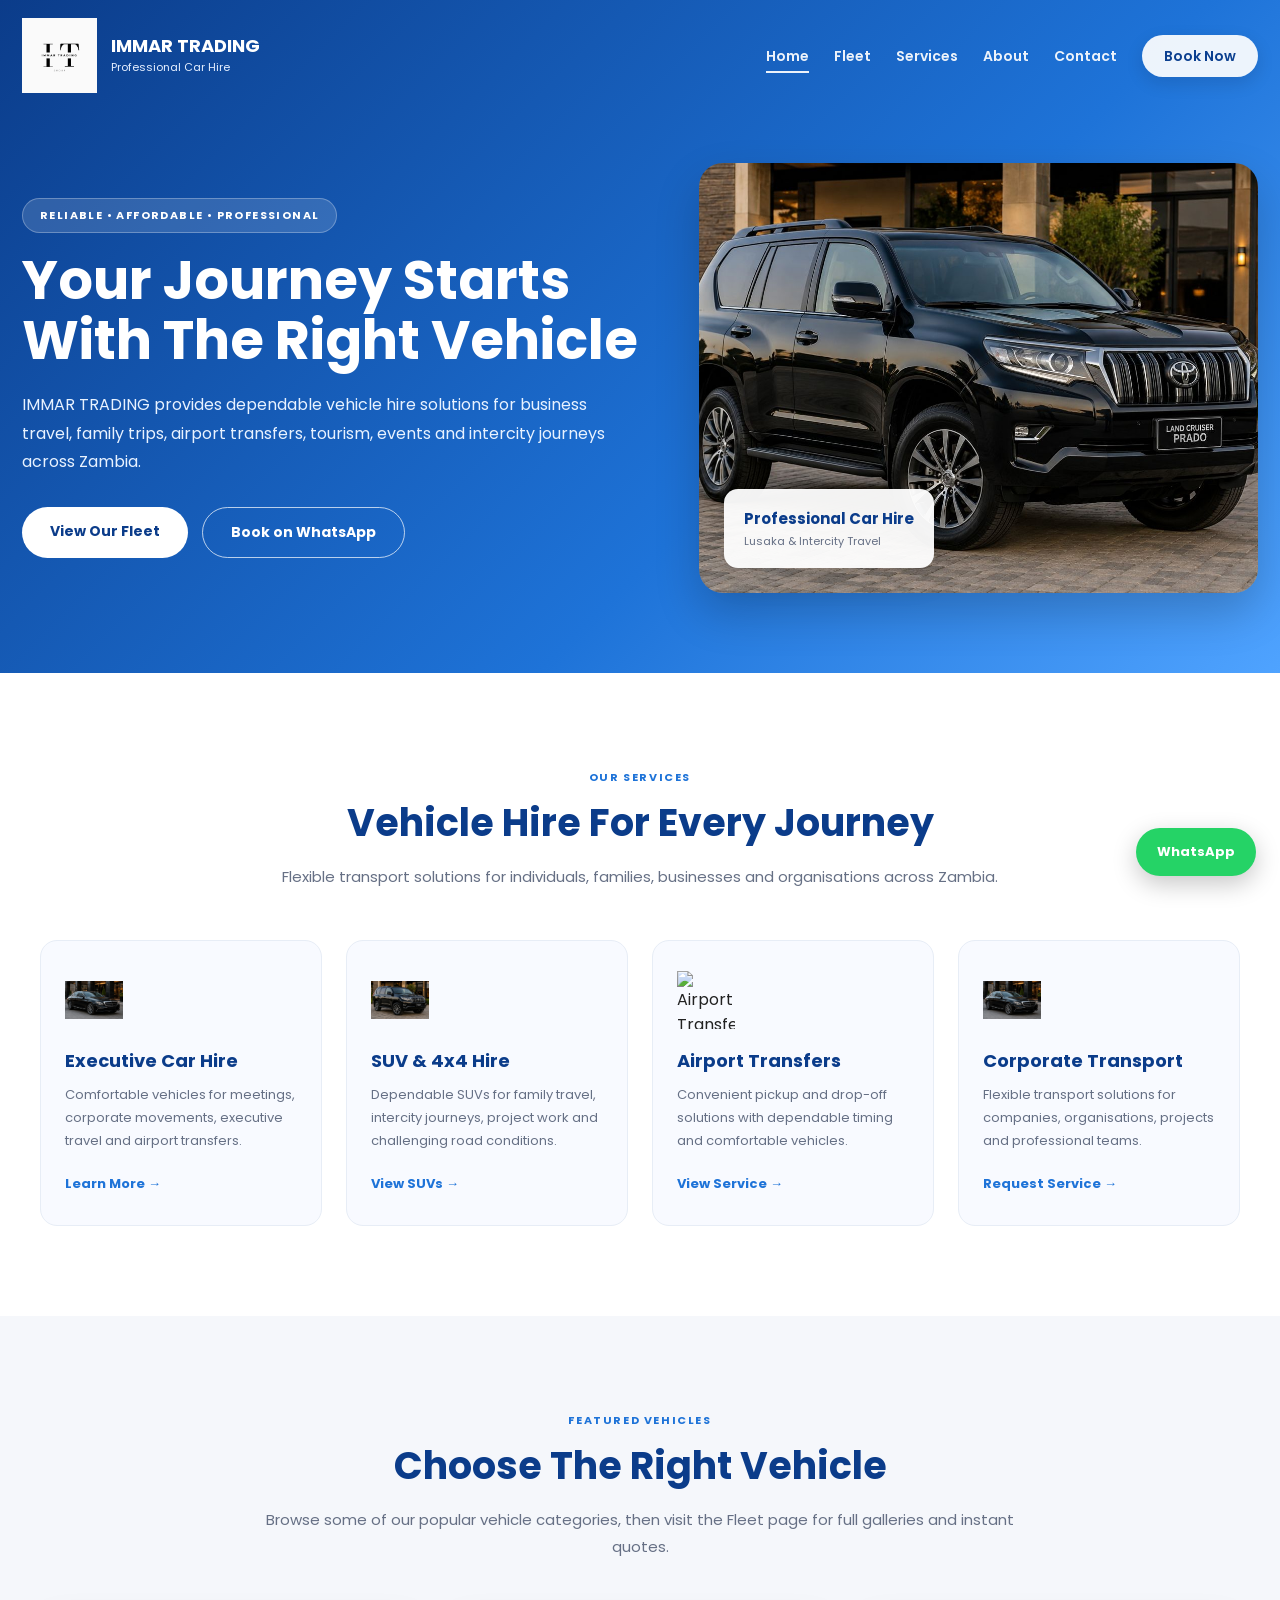
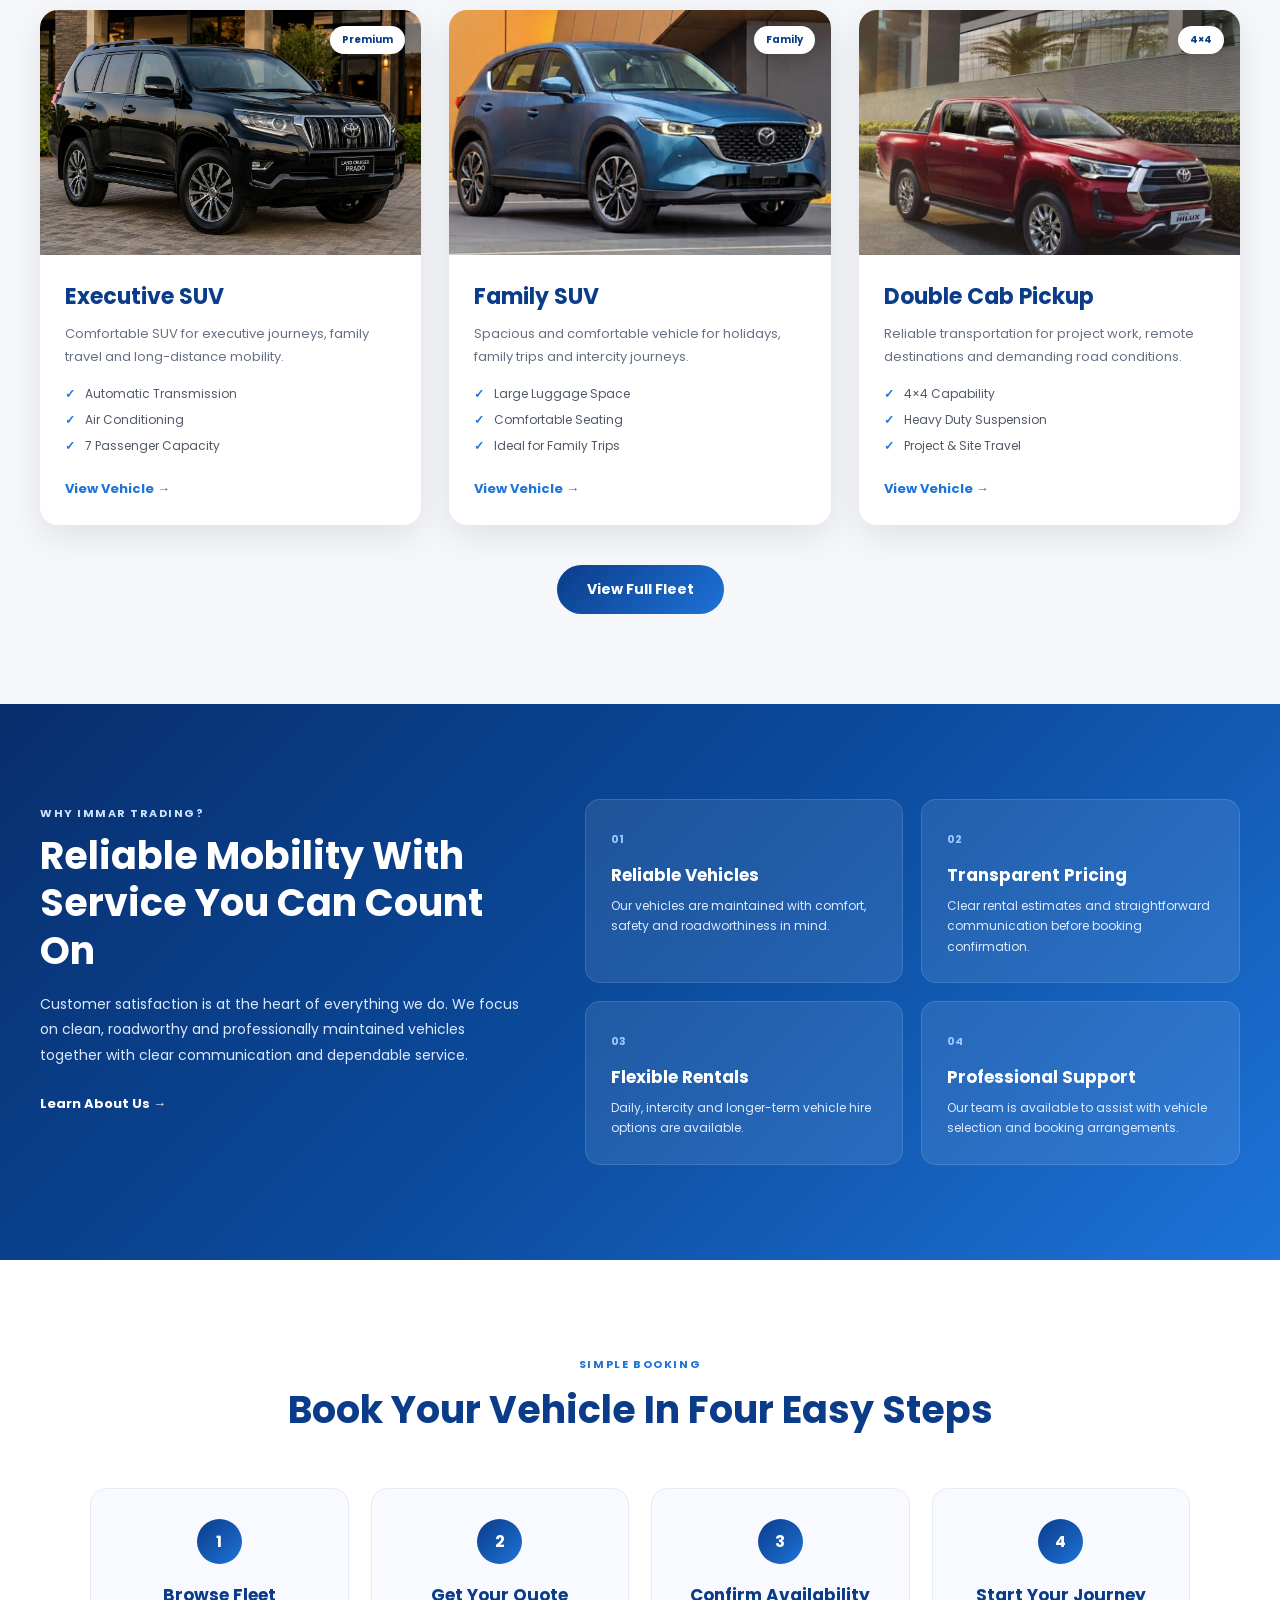
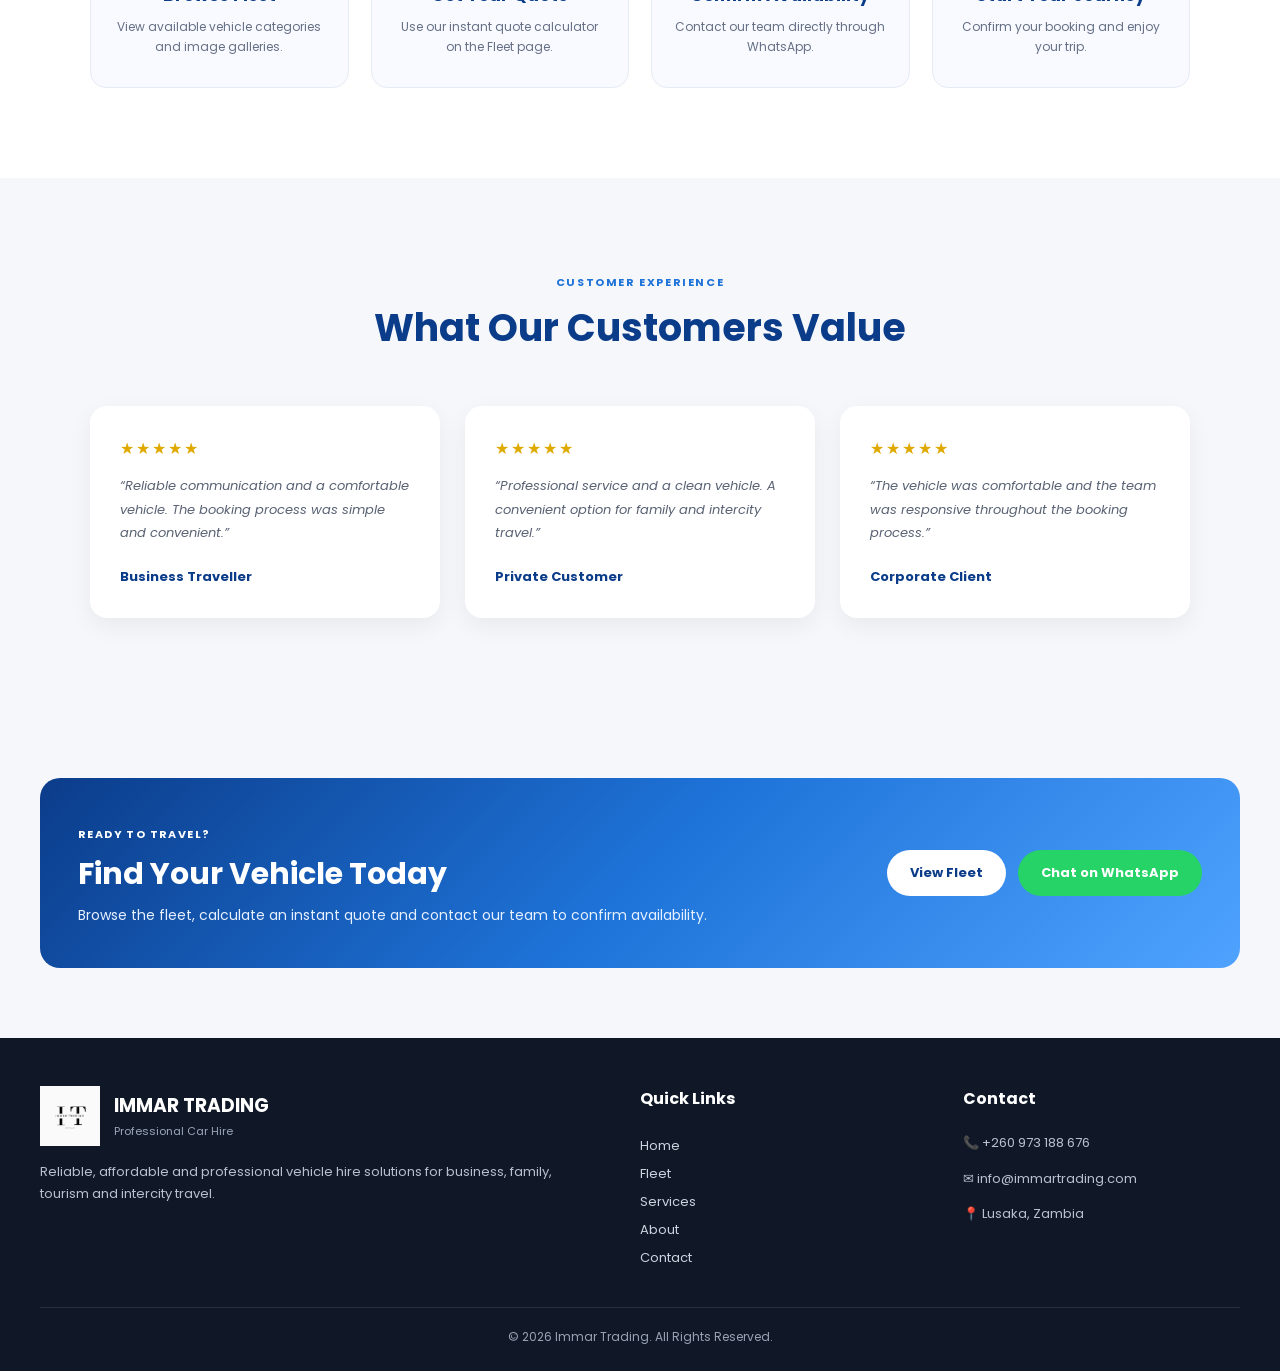
==== commit 7d249f0f: "Update index.html" ====
--- a/index.html
+++ b/index.html
@@ -238,7 +238,7 @@
 
 
 <img
-src="pajero.jpeg"
+src="suv4x4.jpeg"
 alt="IMMAR TRADING Car Hire Vehicle">
 
 
@@ -309,7 +309,7 @@
 
 
 <img
-src="executive-car.png"
+src="exec.jpeg"
 alt="Executive Car Hire"
 class="home-service-icon">
 
@@ -344,7 +344,7 @@
 
 
 <img
-src="suv4X4.jpeg"
+src="suv4x4.jpeg"
 alt="SUV Hire"
 class="home-service-icon">
 
@@ -499,7 +499,7 @@
 <div class="featured-image">
 
 <img
-src="pajero.jpeg"
+src="suv4x4.jpeg"
 alt="Executive SUV">
 
 <span>
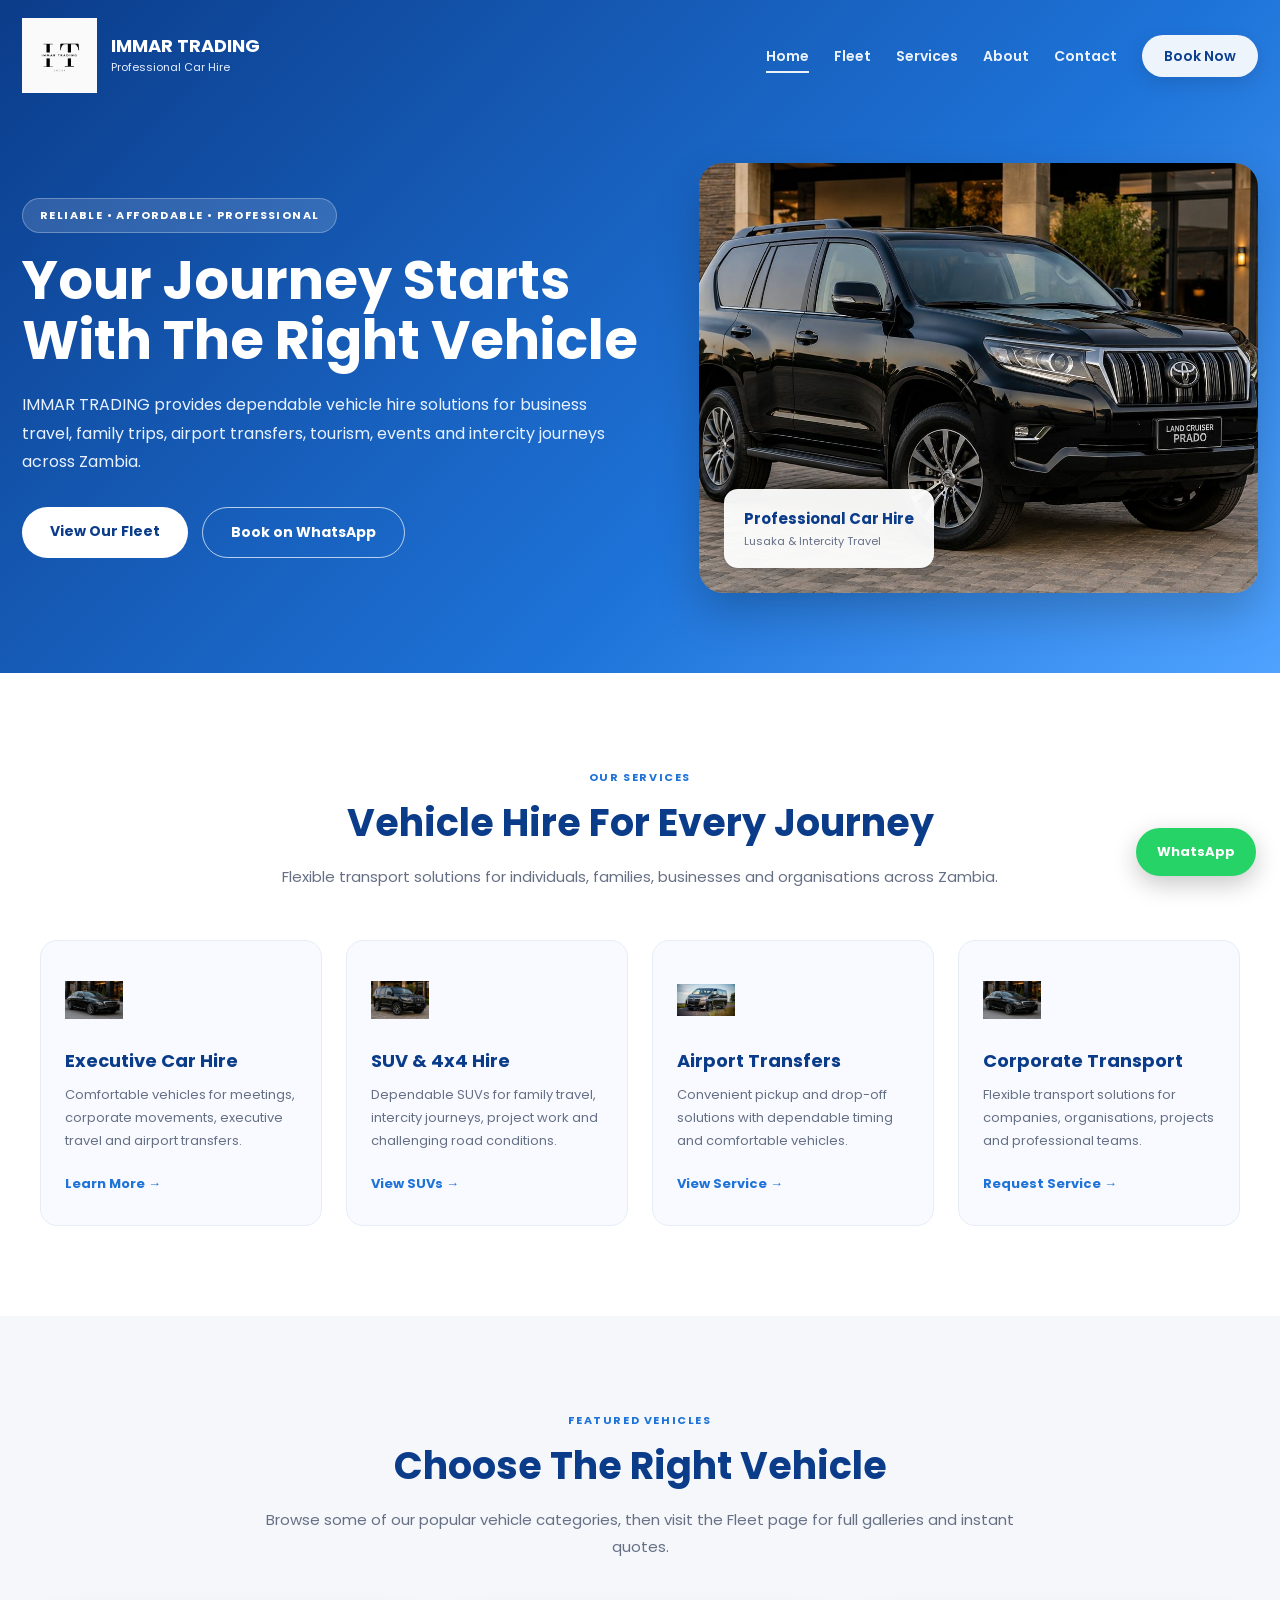
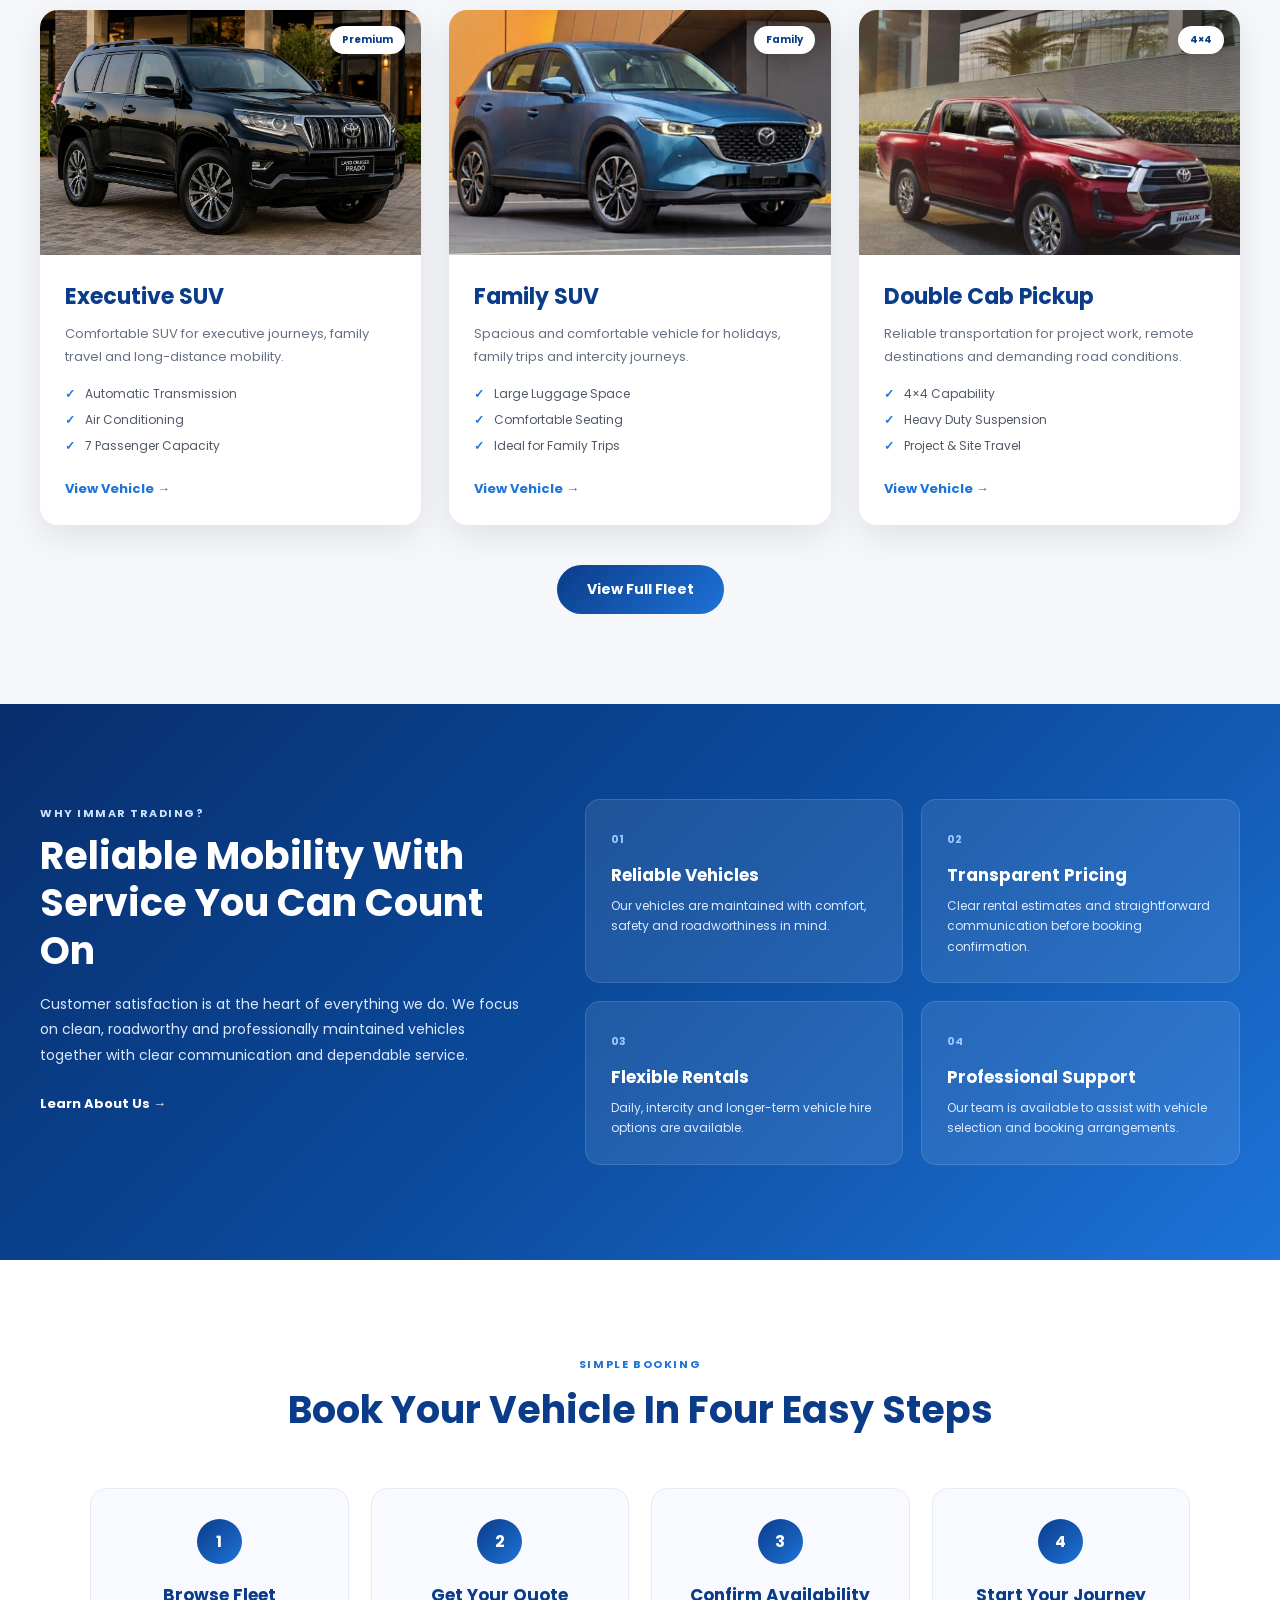
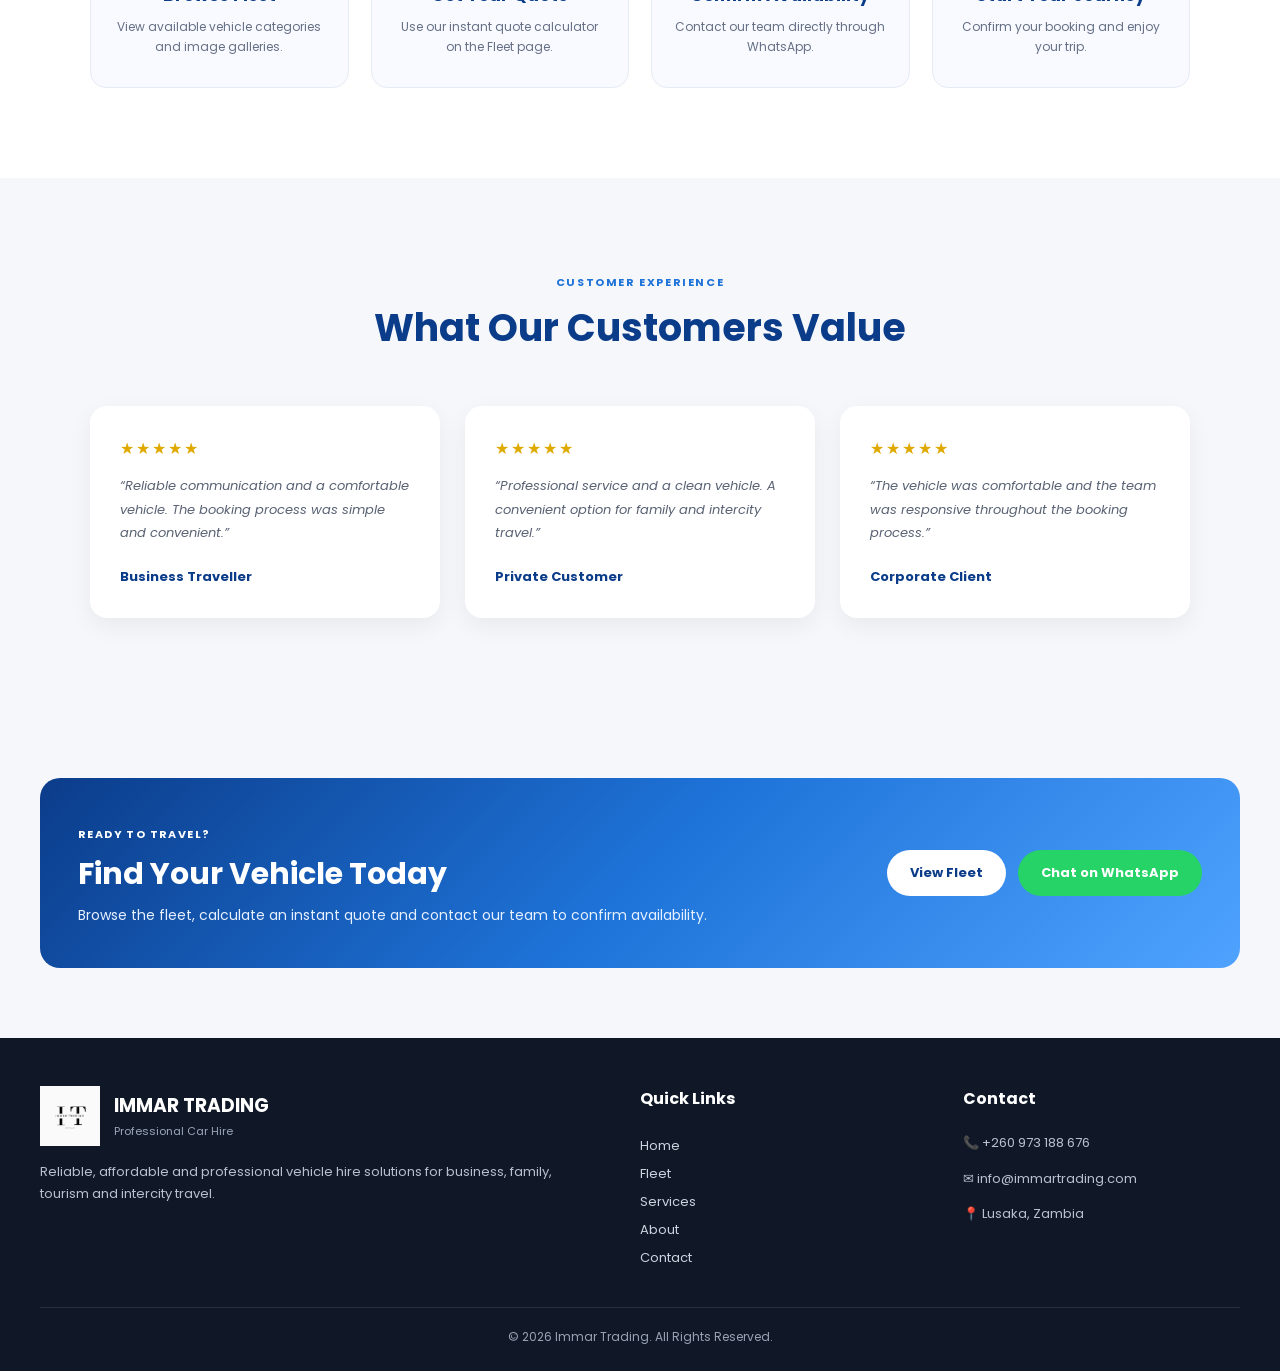
==== commit a313c5b6: "Update index.html" ====
--- a/index.html
+++ b/index.html
@@ -379,7 +379,7 @@
 
 
 <img
-src="airport.png"
+src="busmain.jpeg"
 alt="Airport Transfer"
 class="home-service-icon">
 
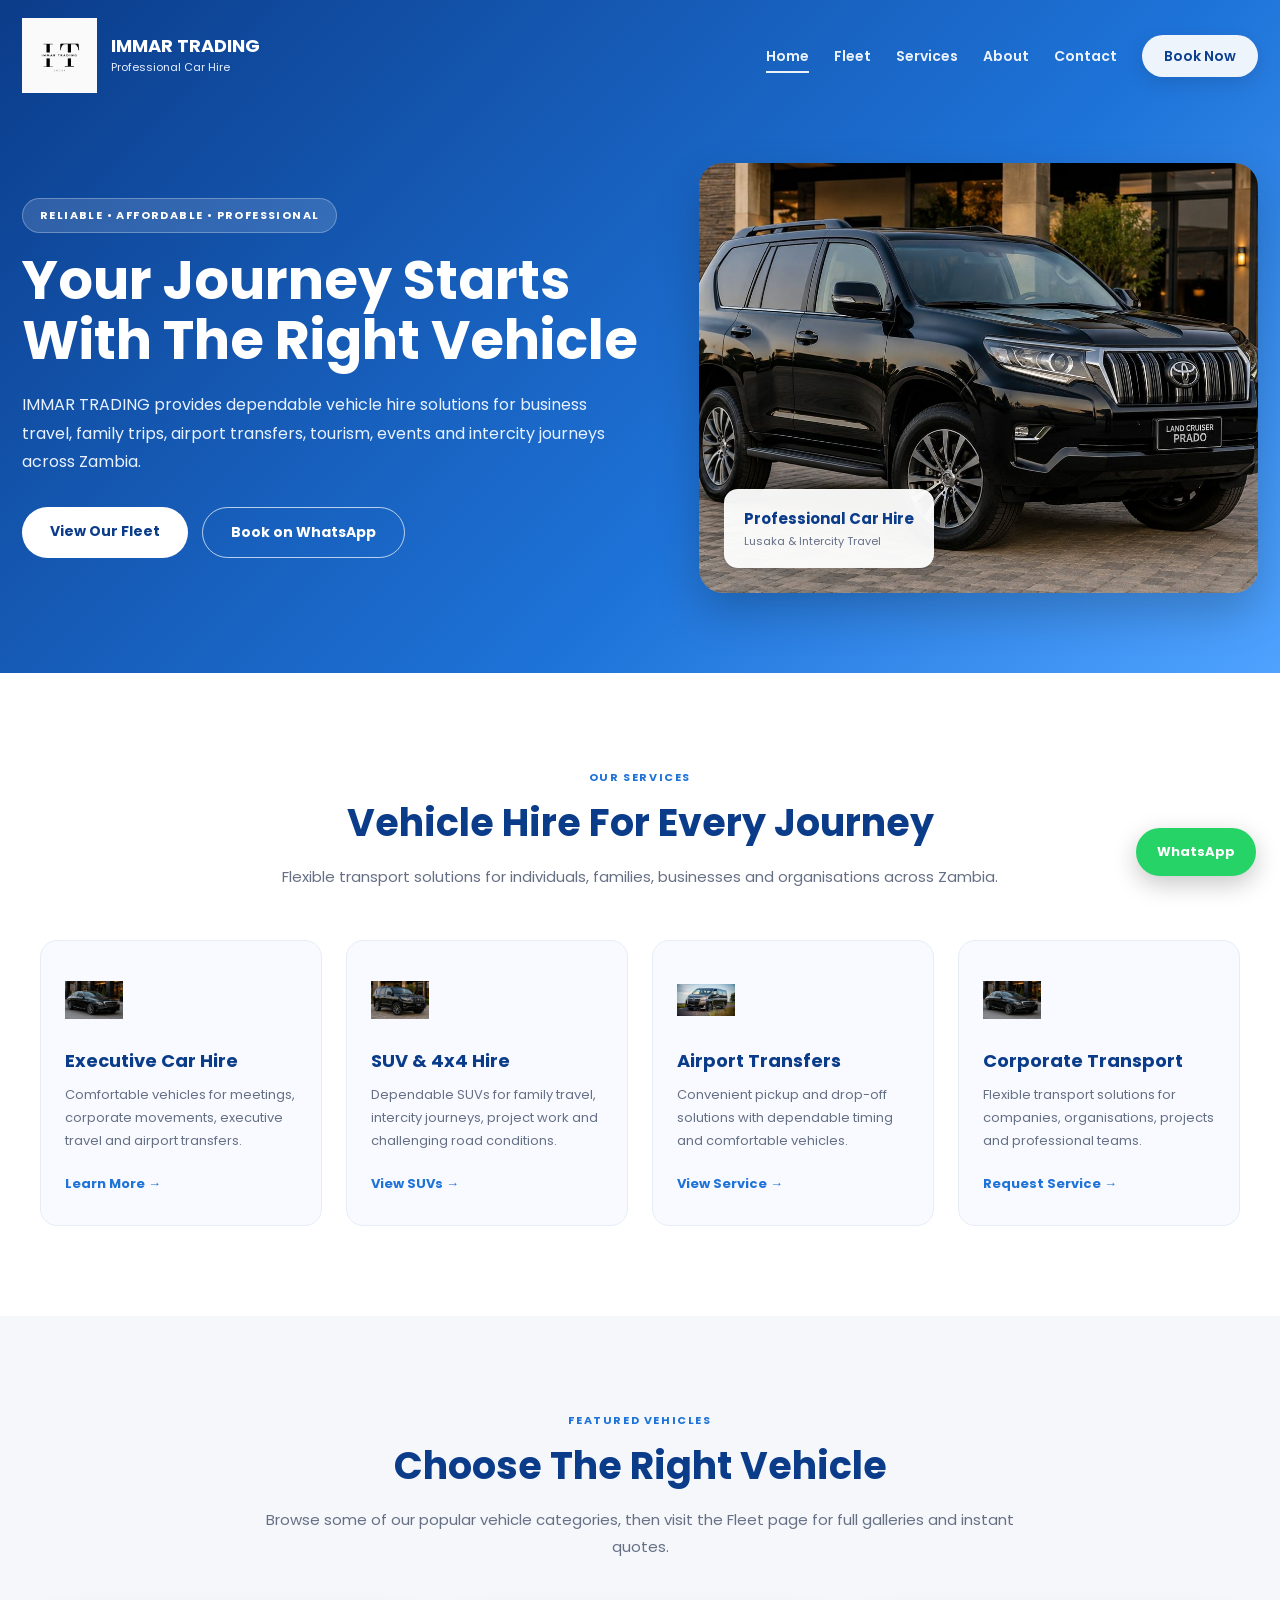
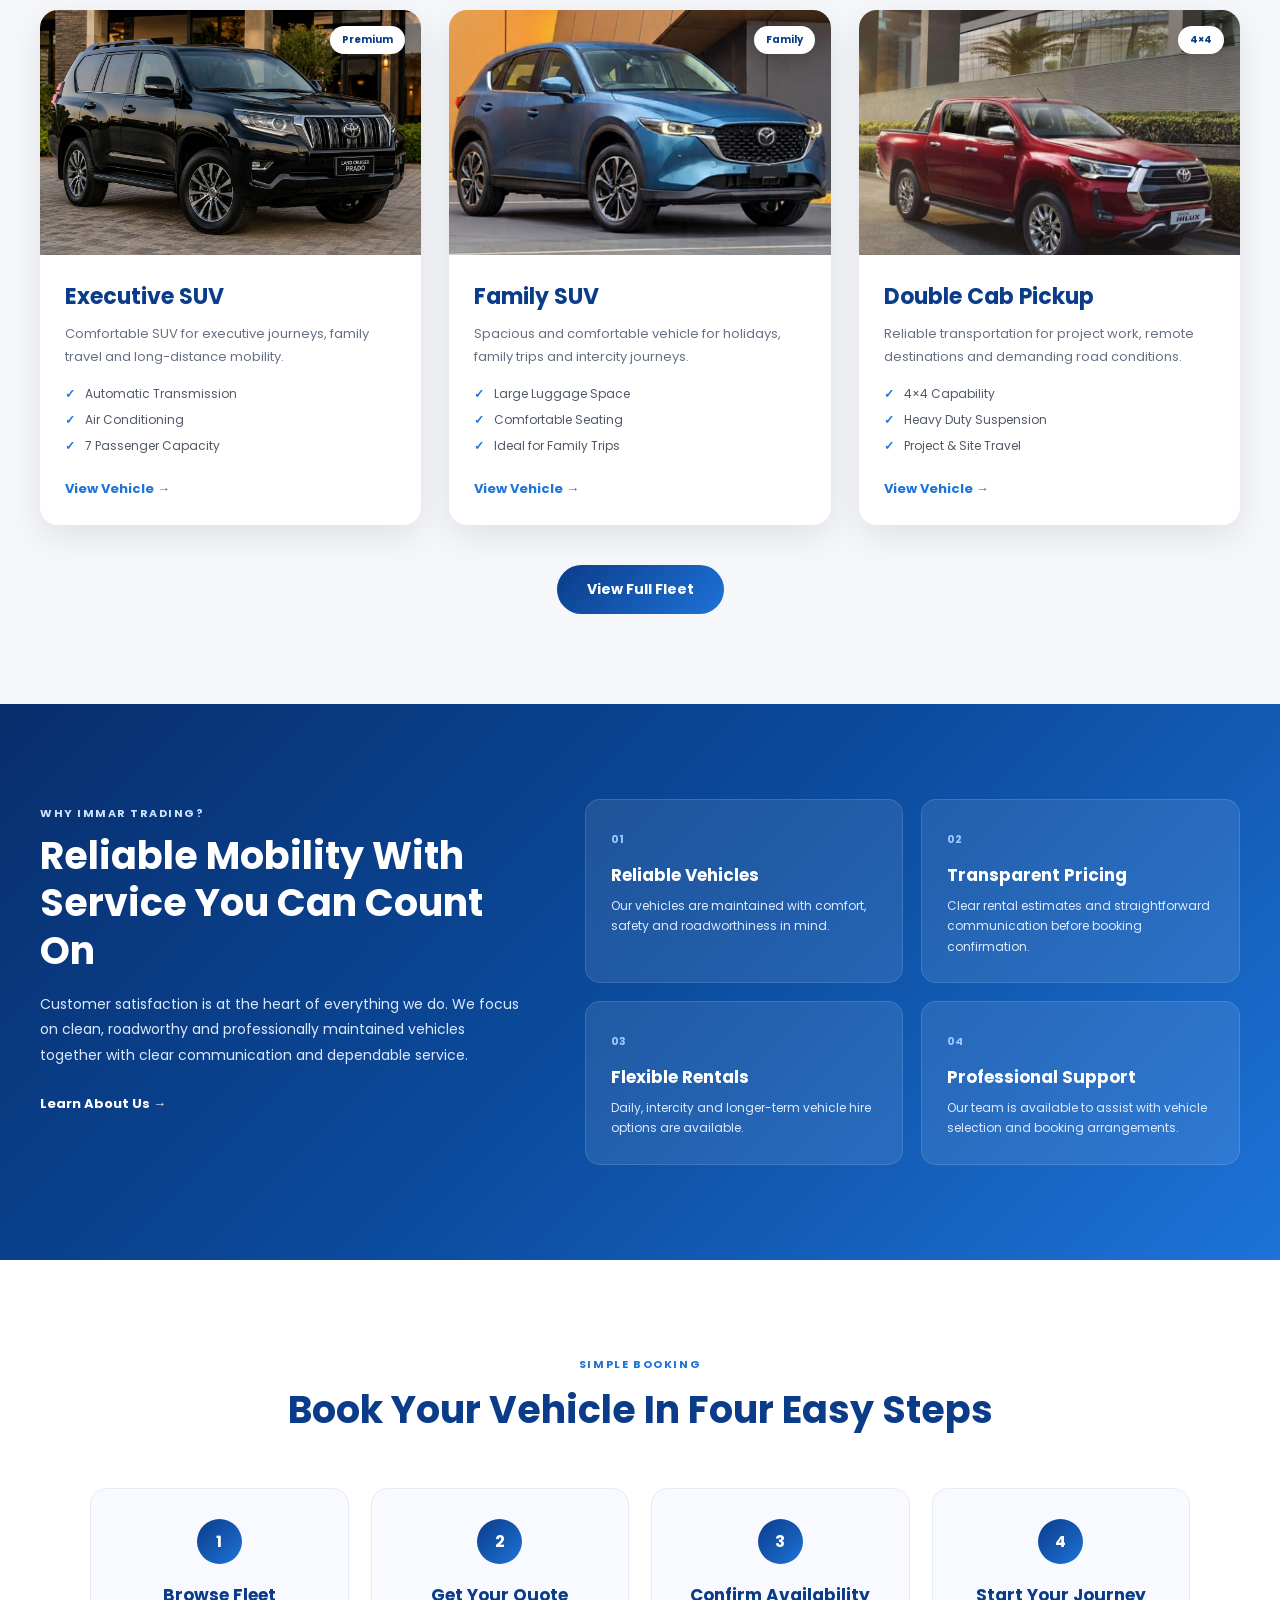
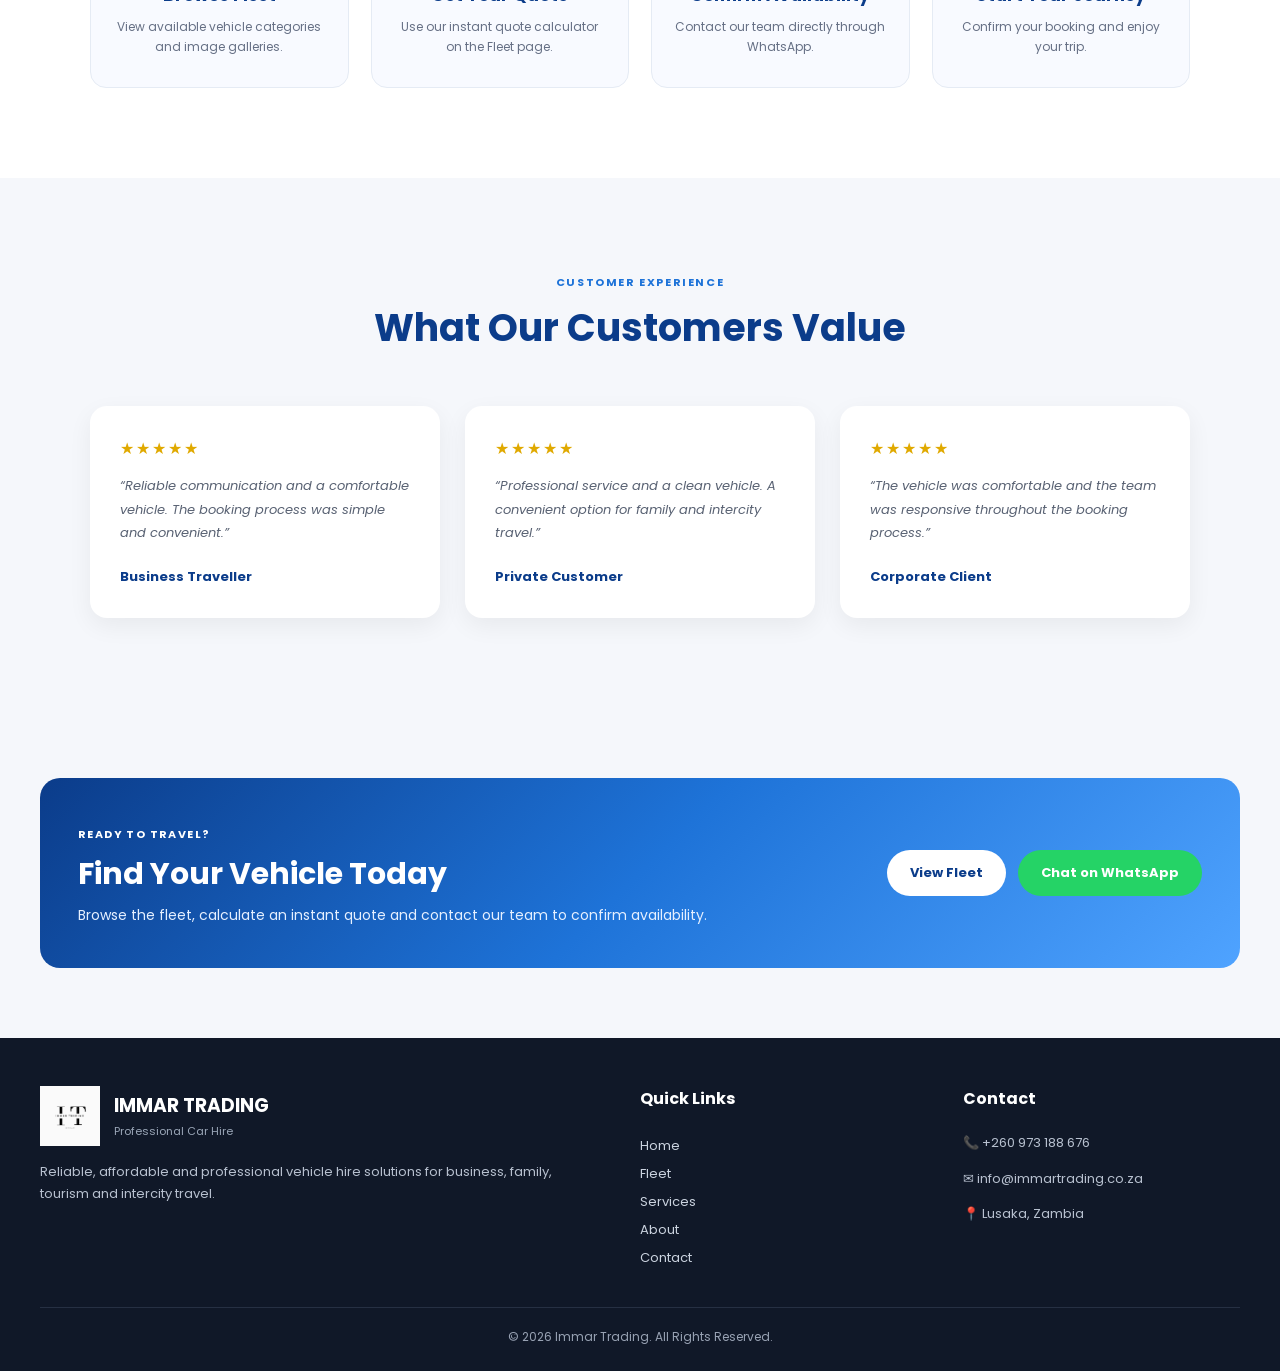
==== commit b97387b6: "Update index.html" ====
--- a/index.html
+++ b/index.html
@@ -1336,7 +1336,7 @@
 
 <p>
 
-✉ info@immartrading.com
+✉ info@immartrading.co.za
 
 </p>
 
